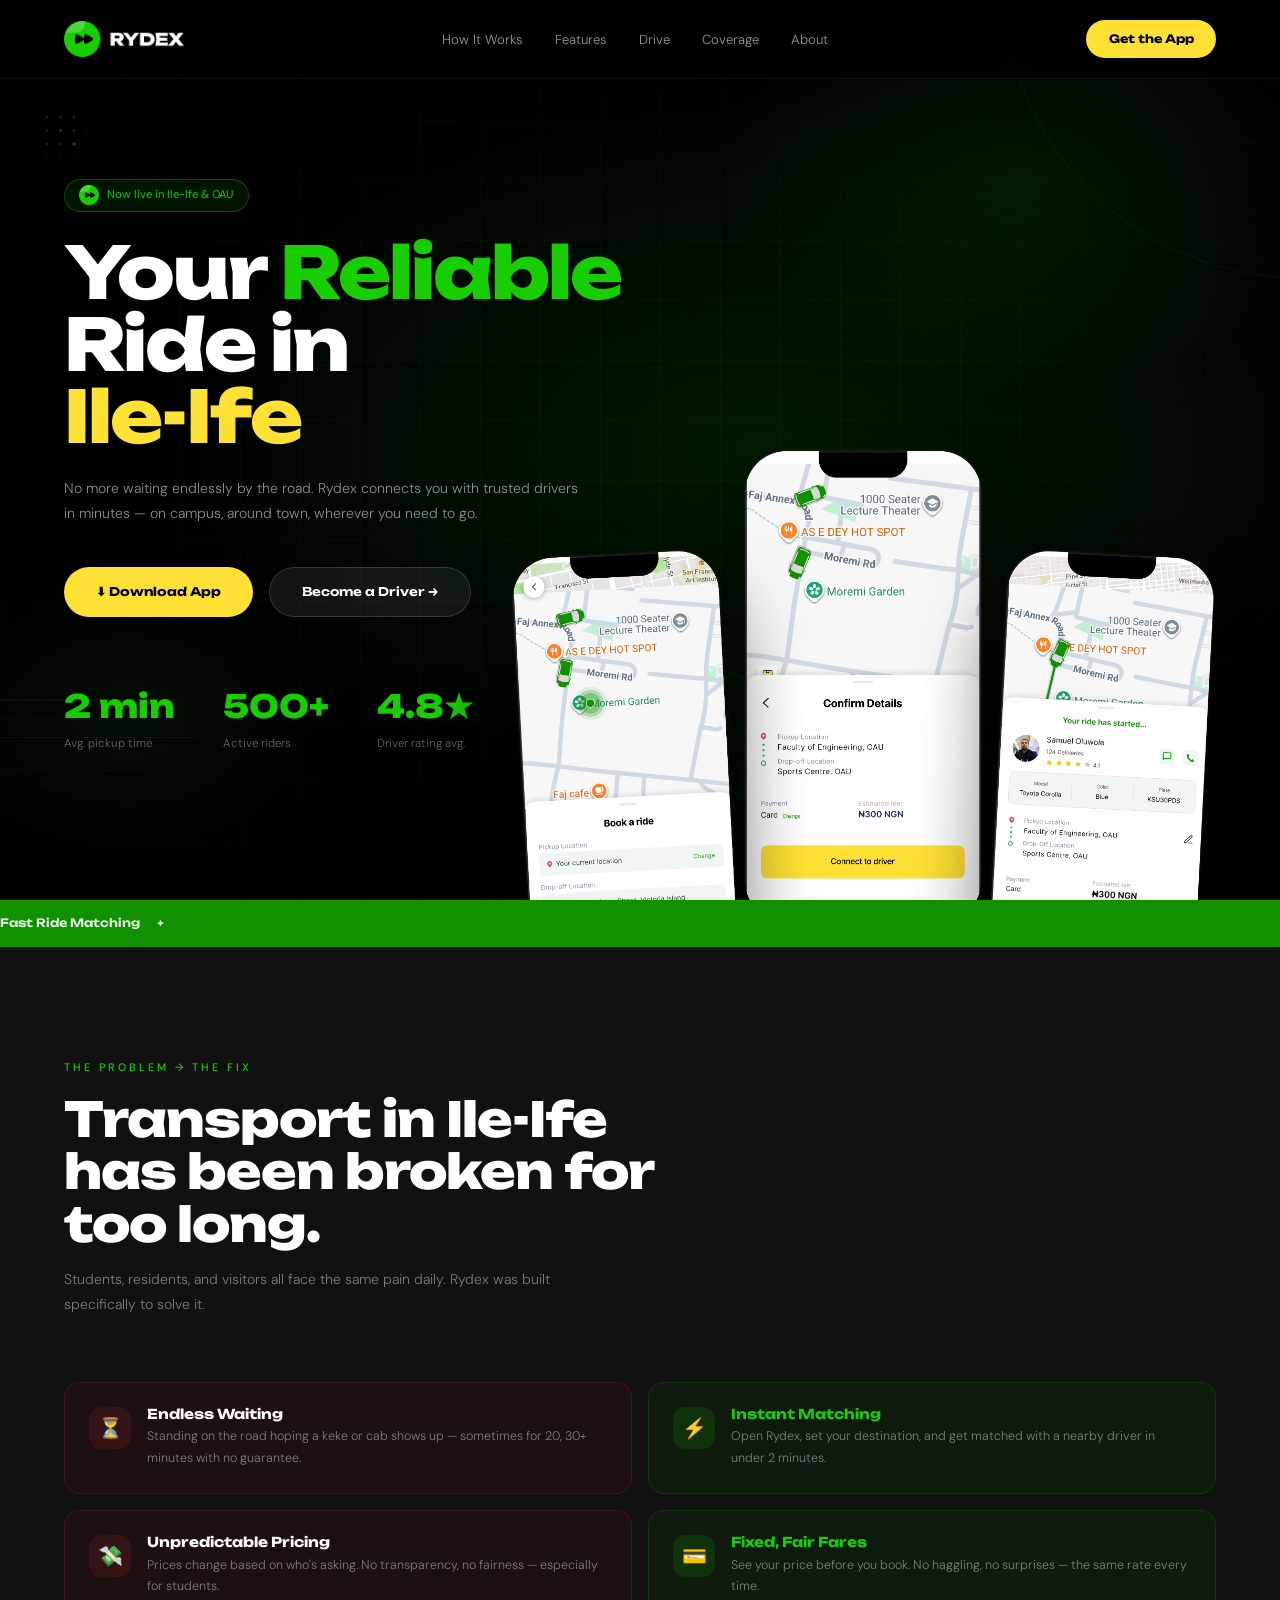
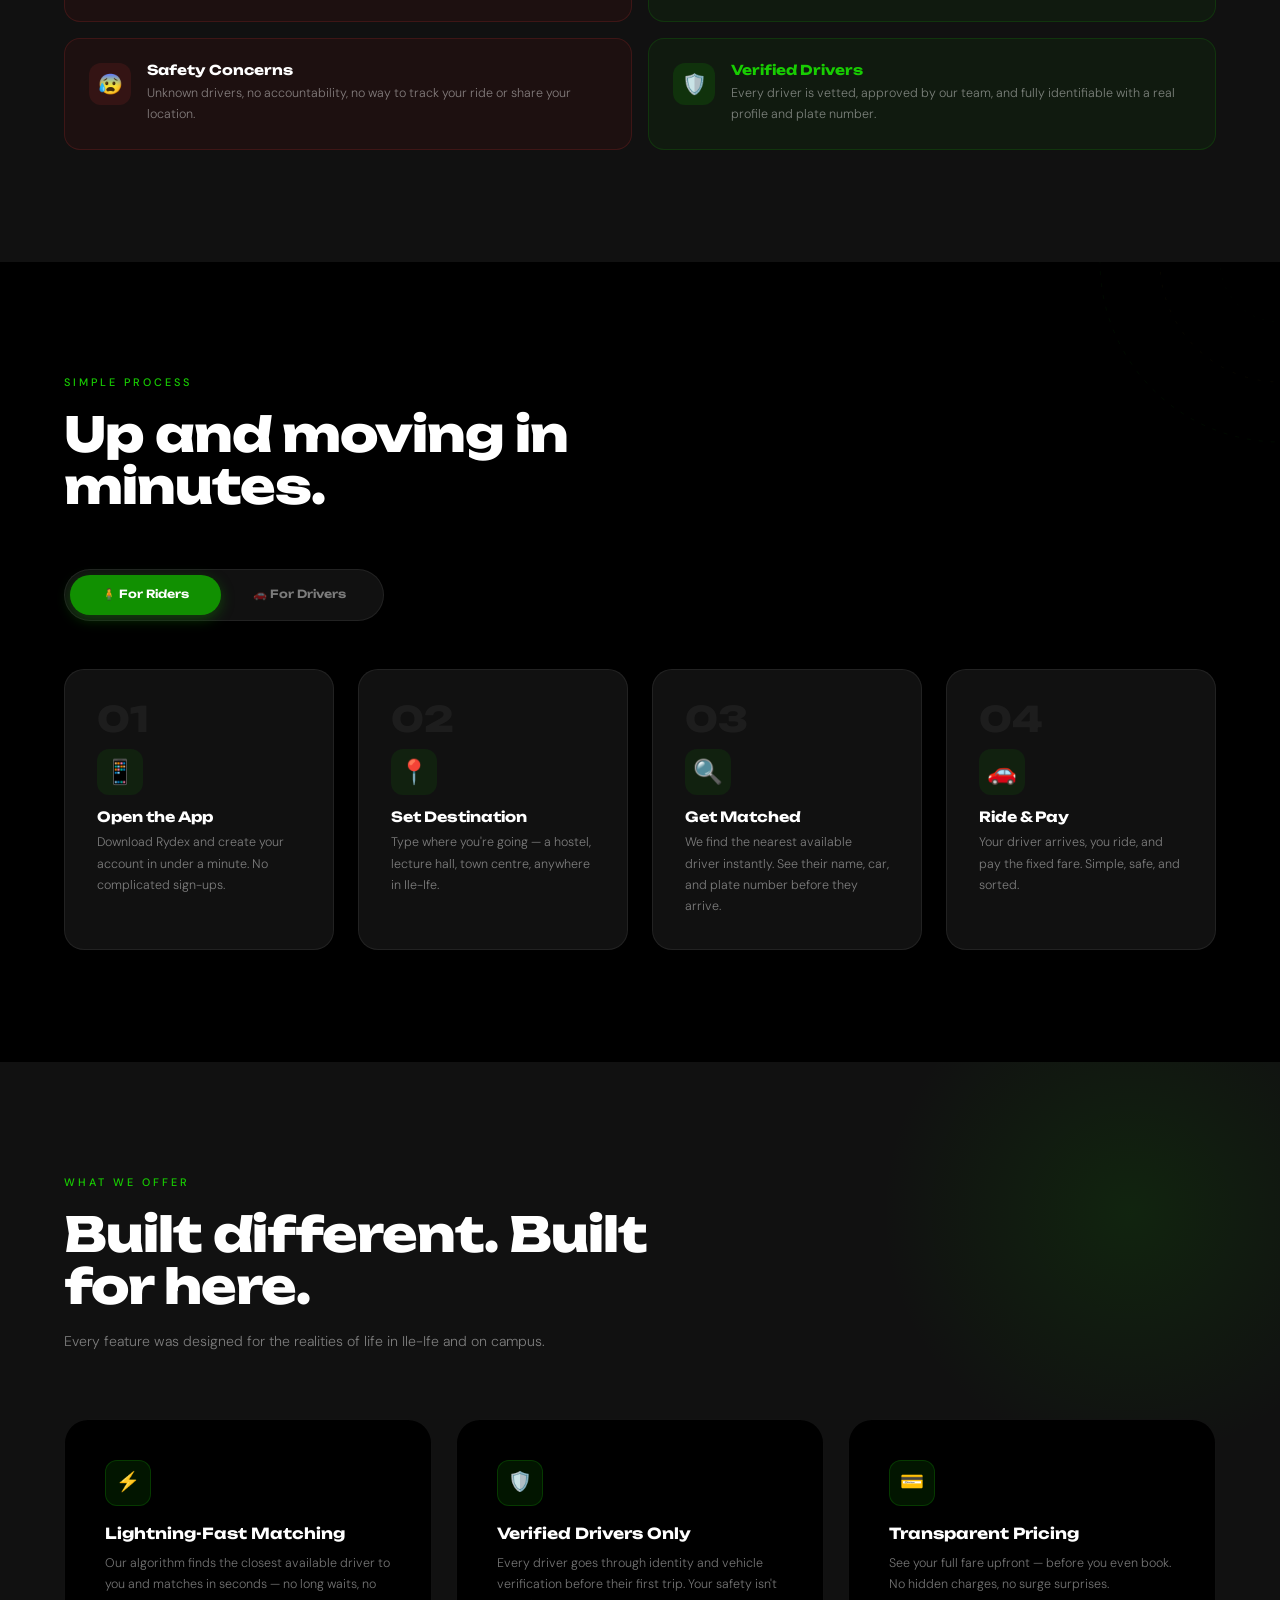
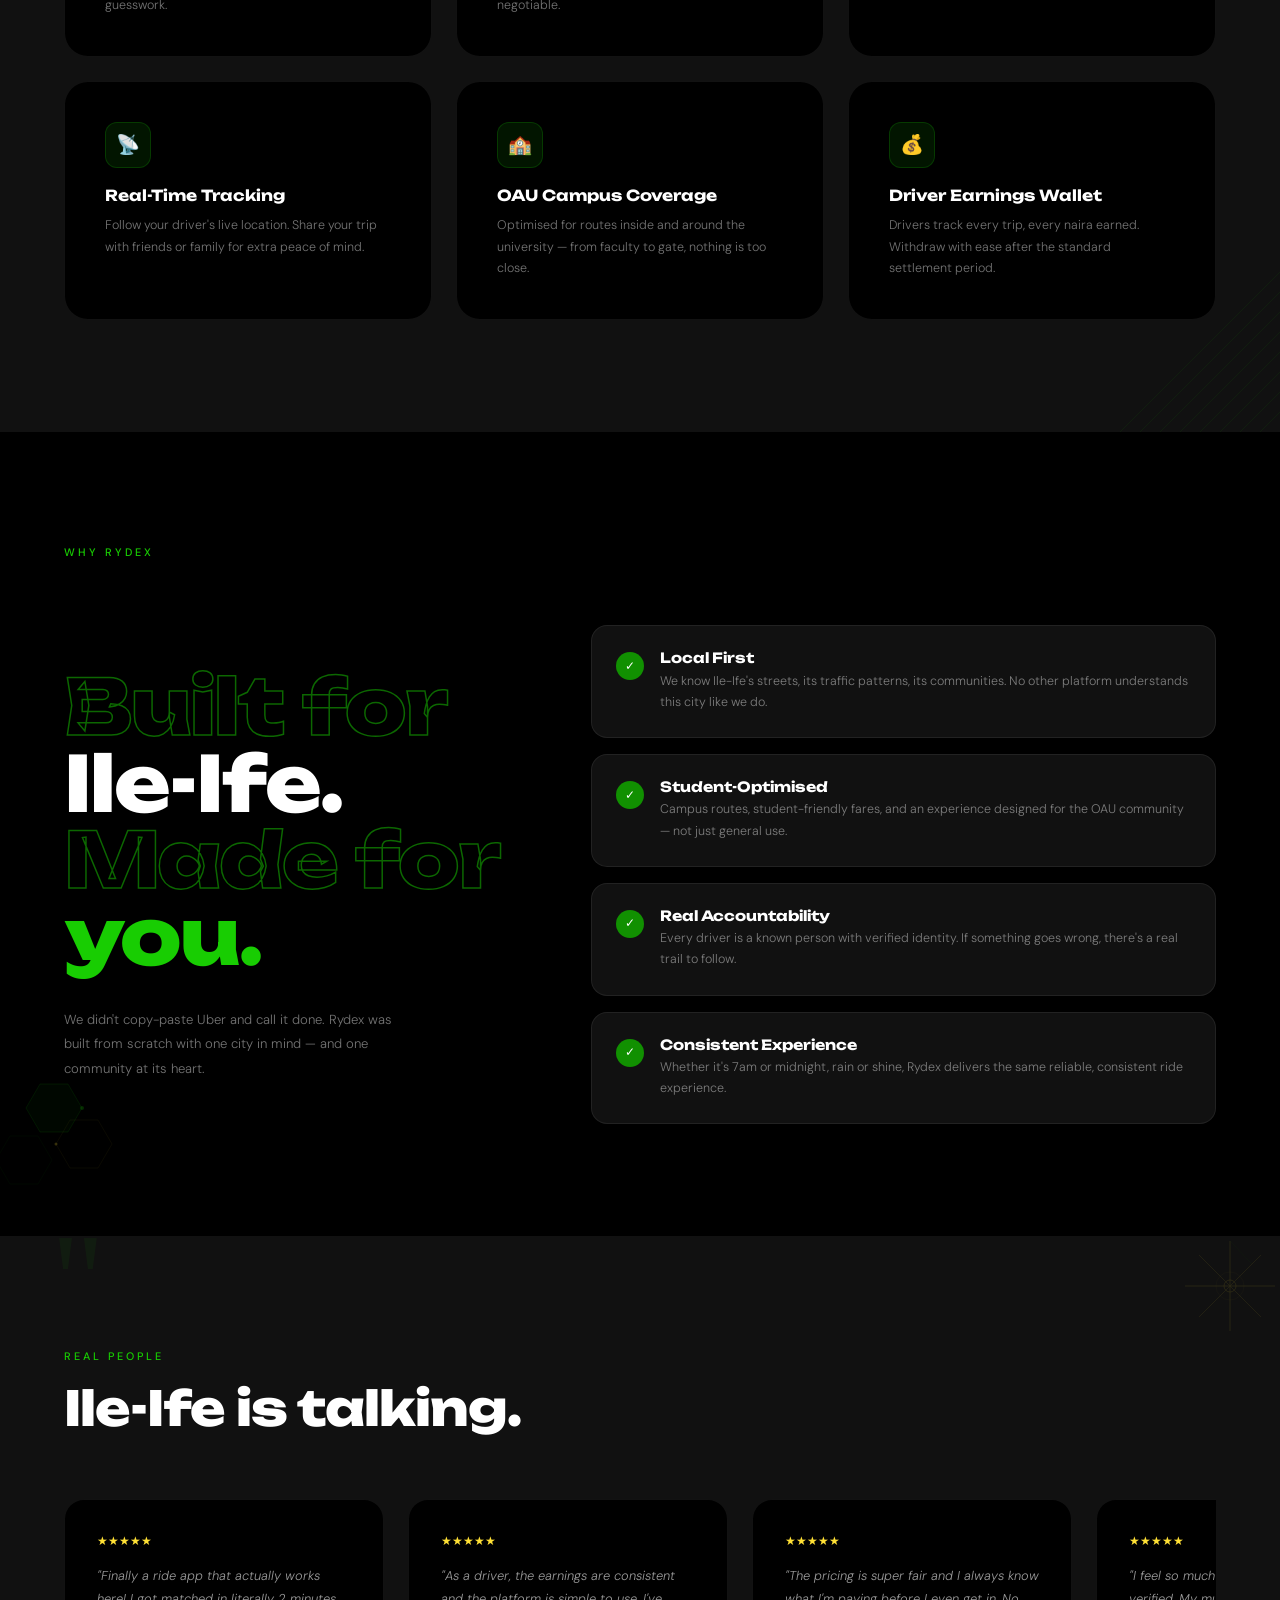
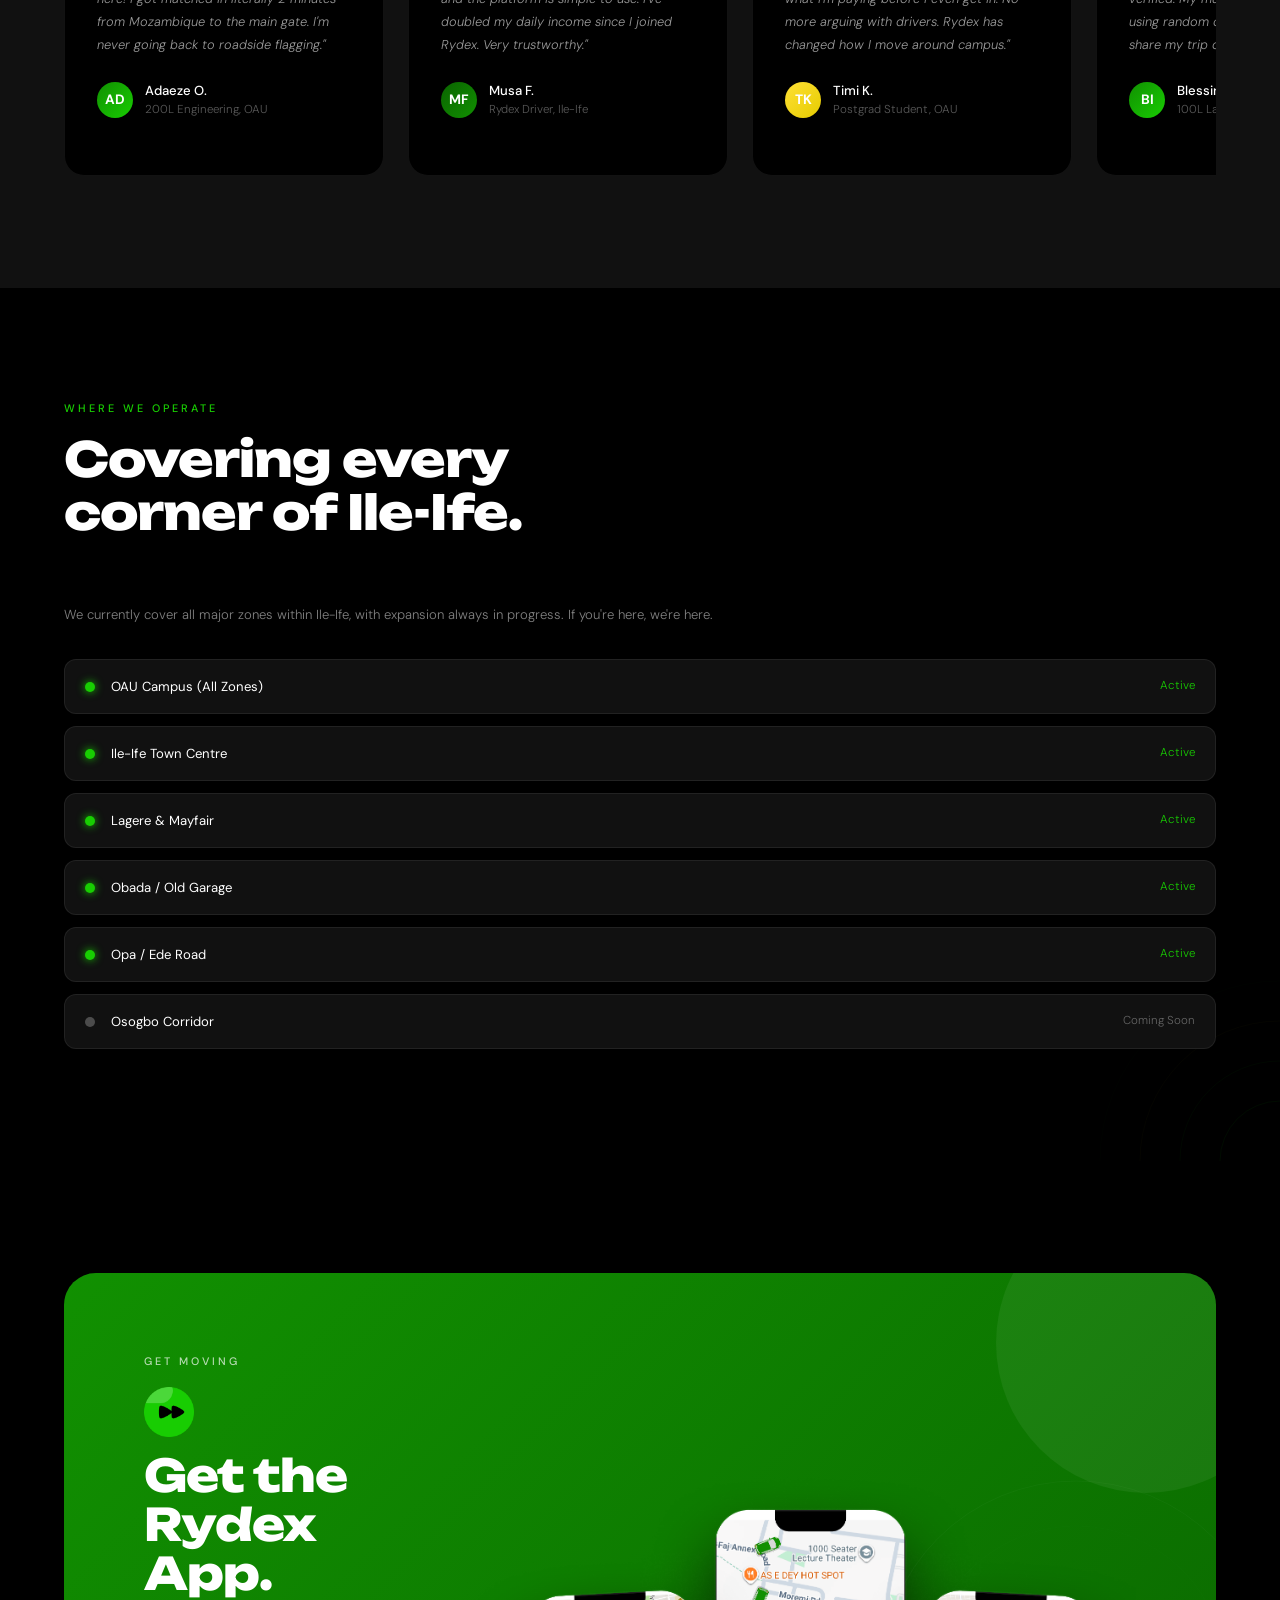
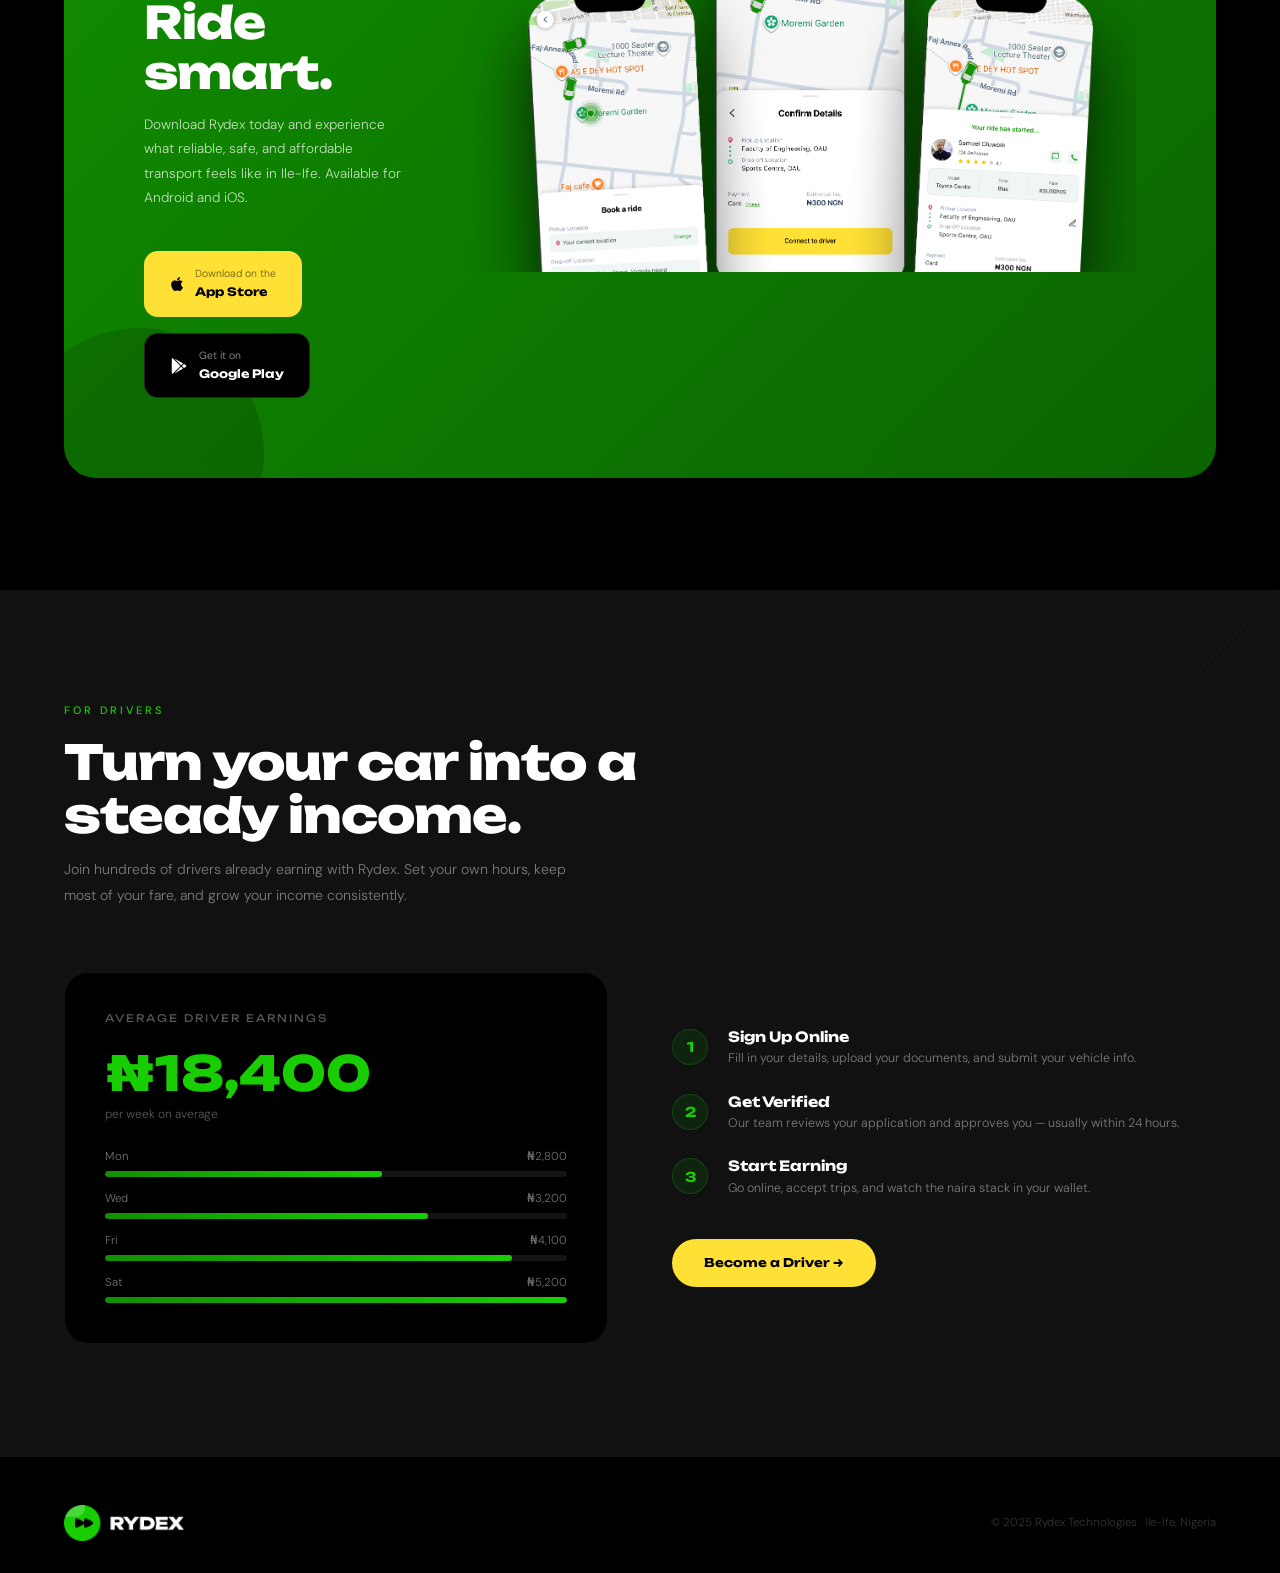
==== index.html @ 15d3fa60 "Add tab switching functionality, scroll reveal effect, and sticky navbar behavior" ====
<!doctype html>
<html lang="en">
  <head>
    <meta charset="UTF-8" />
    <meta name="viewport" content="width=device-width, initial-scale=1.0" />
    <title>Rydex – Your Reliable Ride in Ile-Ife</title>
    <link rel="preconnect" href="https://fonts.googleapis.com" />
    <link rel="preconnect" href="https://fonts.gstatic.com" crossorigin />
    <link
      href="https://fonts.googleapis.com/css2?family=Unbounded:wght@400;600;700;800;900&family=DM+Sans:ital,wght@0,300;0,400;0,500;1,300&display=swap"
      rel="stylesheet"
    />
    <link rel="stylesheet" href="index.css" />
    <link rel="icon" type="image/png" href="./image/Favicon.png" />
    <link
      rel="stylesheet"
      href="https://cdnjs.cloudflare.com/ajax/libs/font-awesome/6.5.0/css/all.min.css"
    />
  </head>
  <body>
    <!-- NAV -->

    <nav id="navbar">
      <a href="#" class="nav-logo">
        <img src="./image/logo.png" class="logo" alt="" />
      </a>
      <ul class="nav-links">
        <li><a href="#how">How It Works</a></li>
        <li><a href="#features">Features</a></li>
        <li><a href="#driver">Drive</a></li>
        <li><a href="#coverage">Coverage</a></li>
        <li><a href="about.html">About</a></li>
      </ul>
      <a href="#download" class="nav-cta">Get the App</a>
    </nav>

    <!-- HERO -->
    <section class="hero" id="home">
      <div class="hero-bg"></div>
      <div class="hero-grid-overlay"></div>

      <!-- ═══ HERO SVG DECORATIVES ═══ -->

      <!-- Top-right corner arc ornament -->
      <svg
        class="deco deco-arc-tr"
        viewBox="0 0 320 320"
        fill="none"
        xmlns="http://www.w3.org/2000/svg"
      >
        <circle
          cx="320"
          cy="0"
          r="280"
          stroke="#18CD02"
          stroke-width="0.8"
          opacity="0.12"
        />
        <circle
          cx="320"
          cy="0"
          r="220"
          stroke="#18CD02"
          stroke-width="0.5"
          opacity="0.08"
        />
        <circle
          cx="320"
          cy="0"
          r="160"
          stroke="#FFE035"
          stroke-width="0.5"
          opacity="0.07"
        />
        <circle
          cx="320"
          cy="0"
          r="100"
          stroke="#18CD02"
          stroke-width="0.4"
          opacity="0.1"
        />
      </svg>

      <!-- Bottom-left speed lines -->
      <svg
        class="deco deco-speed-bl"
        viewBox="0 0 200 120"
        fill="none"
        xmlns="http://www.w3.org/2000/svg"
      >
        <line
          x1="0"
          y1="20"
          x2="160"
          y2="20"
          stroke="#18CD02"
          stroke-width="0.8"
          opacity="0.18"
        />
        <line
          x1="0"
          y1="38"
          x2="120"
          y2="38"
          stroke="#18CD02"
          stroke-width="0.5"
          opacity="0.12"
        />
        <line
          x1="0"
          y1="54"
          x2="180"
          y2="54"
          stroke="#FFE035"
          stroke-width="0.6"
          opacity="0.1"
        />
        <line
          x1="0"
          y1="70"
          x2="90"
          y2="70"
          stroke="#18CD02"
          stroke-width="0.4"
          opacity="0.08"
        />
        <line
          x1="0"
          y1="84"
          x2="140"
          y2="84"
          stroke="#18CD02"
          stroke-width="0.5"
          opacity="0.1"
        />
        <line
          x1="0"
          y1="98"
          x2="70"
          y2="98"
          stroke="#FFE035"
          stroke-width="0.4"
          opacity="0.07"
        />
      </svg>

      <!-- Floating dotted grid cluster top-left -->
      <svg
        class="deco deco-dots-tl"
        viewBox="0 0 100 100"
        fill="none"
        xmlns="http://www.w3.org/2000/svg"
      >
        <g opacity="0.25">
          <circle cx="10" cy="10" r="1.5" fill="#18CD02" />
          <circle cx="25" cy="10" r="1.5" fill="#18CD02" />
          <circle cx="40" cy="10" r="1.5" fill="#18CD02" />
          <circle cx="55" cy="10" r="1" fill="#18CD02" opacity="0.5" />
          <circle cx="10" cy="25" r="1.5" fill="#18CD02" />
          <circle cx="25" cy="25" r="1.5" fill="#FFE035" />
          <circle cx="40" cy="25" r="1.5" fill="#18CD02" />
          <circle cx="55" cy="25" r="1" fill="#18CD02" opacity="0.5" />
          <circle cx="10" cy="40" r="1.5" fill="#18CD02" />
          <circle cx="25" cy="40" r="1.5" fill="#18CD02" />
          <circle cx="40" cy="40" r="2" fill="#FFE035" />
          <circle cx="55" cy="40" r="1" fill="#18CD02" opacity="0.5" />
          <circle cx="10" cy="55" r="1" fill="#18CD02" opacity="0.5" />
          <circle cx="25" cy="55" r="1" fill="#18CD02" opacity="0.5" />
          <circle cx="40" cy="55" r="1" fill="#18CD02" opacity="0.5" />
        </g>
      </svg>

      <!-- Small rotated Rydex pill mark watermark (faint) bottom centre -->
      <svg
        class="deco deco-mark-bc"
        viewBox="0 0 72 72"
        fill="none"
        xmlns="http://www.w3.org/2000/svg"
      >
        <circle
          cx="36"
          cy="36"
          r="35"
          stroke="#18CD02"
          stroke-width="0.8"
          opacity="0.1"
        />
        <circle cx="36" cy="36" r="35" fill="#18CD02" fill-opacity="0.03" />
        <line
          x1="22"
          y1="52"
          x2="30"
          y2="20"
          stroke="#18CD02"
          stroke-width="5"
          stroke-linecap="round"
          opacity="0.08"
        />
        <line
          x1="36"
          y1="52"
          x2="44"
          y2="20"
          stroke="#18CD02"
          stroke-width="5"
          stroke-linecap="round"
          opacity="0.08"
        />
        <line
          x1="50"
          y1="52"
          x2="58"
          y2="20"
          stroke="#18CD02"
          stroke-width="3"
          stroke-linecap="round"
          opacity="0.05"
        />
      </svg>
      <div class="hero-content">
        <div class="hero-badge">
          <img src="./image/Favicon.png" class="favicon-hero" alt="" />
          Now live in Ile-Ife &amp; OAU
        </div>
        <h1>
          Your <span class="green">Reliable</span><br />Ride in<br /><span
            class="yellow-text"
            >Ile-Ife</span
          >
        </h1>
        <p class="hero-sub">
          No more waiting endlessly by the road. Rydex connects you with trusted
          drivers in minutes — on campus, around town, wherever you need to go.
        </p>
        <div class="hero-ctas">
          <a href="#download" class="btn-primary">⬇ Download App</a>
          <a href="#driver" class="btn-secondary">Become a Driver →</a>
        </div>
        <div class="hero-stats">
          <div>
            <div class="hero-stat-num">2 min</div>
            <div class="hero-stat-label">Avg. pickup time</div>
          </div>
          <div>
            <div class="hero-stat-num">500+</div>
            <div class="hero-stat-label">Active riders</div>
          </div>
          <div>
            <div class="hero-stat-num">4.8★</div>
            <div class="hero-stat-label">Driver rating avg.</div>
          </div>
        </div>

        <div class="hero-phone-mobile">
          <img src="./image/heroimage.png" alt="" class="hero-image-mobile" />
        </div>
      </div>

      <!-- App Screenshots -->
      <div class="hero-phone">
        <img src="./image/heroimage.png" alt="" class="hero-image" />
      </div>
    </section>

    <!-- TICKER -->
    <div class="ticker">
      <div class="ticker-inner" id="tickerInner">
        <span class="ticker-item">Fast Ride Matching</span>
        <span class="ticker-item">Trusted & Vetted Drivers</span>
        <span class="ticker-item">Transparent Pricing</span>
        <span class="ticker-item">OAU Campus Coverage</span>
        <span class="ticker-item">Real-Time Tracking</span>
        <span class="ticker-item">Safe & Reliable</span>
        <span class="ticker-item">Available Now in Ile-Ife</span>
        <span class="ticker-item">Fast Ride Matching</span>
        <span class="ticker-item">Trusted & Vetted Drivers</span>
        <span class="ticker-item">Transparent Pricing</span>
        <span class="ticker-item">OAU Campus Coverage</span>
        <span class="ticker-item">Real-Time Tracking</span>
        <span class="ticker-item">Safe & Reliable</span>
        <span class="ticker-item">Available Now in Ile-Ife</span>
      </div>
    </div>

    <!-- PROBLEM & SOLUTION -->
    <section class="problem" id="problem">
      <!-- Section corner ornament -->
      <svg
        class="section-deco section-deco-tr"
        viewBox="0 0 180 180"
        fill="none"
        xmlns="http://www.w3.org/2000/svg"
      >
        <path
          d="M180,0 L180,180 L0,180"
          stroke="rgba(24,205,2,0.06)"
          stroke-width="1"
          fill="rgba(24,205,2,0.02)"
        />
        <circle
          cx="180"
          cy="0"
          r="120"
          stroke="rgba(24,205,2,0.05)"
          stroke-width="0.6"
          fill="none"
        />
        <circle
          cx="180"
          cy="0"
          r="70"
          stroke="rgba(255,224,53,0.05)"
          stroke-width="0.6"
          fill="none"
        />
      </svg>
      <div class="section-label">The Problem → The Fix</div>
      <h2 class="section-title reveal">
        Transport in Ile-Ife has been broken for too long.
      </h2>
      <p class="section-sub reveal">
        Students, residents, and visitors all face the same pain daily. Rydex
        was built specifically to solve it.
      </p>
      <div class="problem-grid" style="margin-top: 4rem">
        <div class="problem-cards reveal">
          <div class="problem-card">
            <div class="problem-icon">⏳</div>
            <div>
              <h4>Endless Waiting</h4>
              <p>
                Standing on the road hoping a keke or cab shows up — sometimes
                for 20, 30+ minutes with no guarantee.
              </p>
            </div>
          </div>
          <div class="problem-card">
            <div class="problem-icon">💸</div>
            <div>
              <h4>Unpredictable Pricing</h4>
              <p>
                Prices change based on who's asking. No transparency, no
                fairness — especially for students.
              </p>
            </div>
          </div>
          <div class="problem-card">
            <div class="problem-icon">😰</div>
            <div>
              <h4>Safety Concerns</h4>
              <p>
                Unknown drivers, no accountability, no way to track your ride or
                share your location.
              </p>
            </div>
          </div>
        </div>

        <div class="solution-cards reveal">
          <div class="solution-card">
            <div class="solution-icon">⚡</div>
            <div>
              <h4>Instant Matching</h4>
              <p>
                Open Rydex, set your destination, and get matched with a nearby
                driver in under 2 minutes.
              </p>
            </div>
          </div>
          <div class="solution-card">
            <div class="solution-icon">💳</div>
            <div>
              <h4>Fixed, Fair Fares</h4>
              <p>
                See your price before you book. No haggling, no surprises — the
                same rate every time.
              </p>
            </div>
          </div>
          <div class="solution-card">
            <div class="solution-icon">🛡️</div>
            <div>
              <h4>Verified Drivers</h4>
              <p>
                Every driver is vetted, approved by our team, and fully
                identifiable with a real profile and plate number.
              </p>
            </div>
          </div>
        </div>
      </div>
    </section>

    <!-- HOW IT WORKS -->
    <section class="howitworks" id="how">
      <!-- Dotted arc ornament top-right -->
      <svg
        class="section-deco section-deco-tr"
        style="width: 220px; height: 220px; opacity: 0.6"
        viewBox="0 0 220 220"
        fill="none"
        xmlns="http://www.w3.org/2000/svg"
      >
        <circle
          cx="220"
          cy="0"
          r="180"
          stroke="#18CD02"
          stroke-width="0.6"
          stroke-dasharray="4 8"
          opacity="0.15"
        />
        <circle
          cx="220"
          cy="0"
          r="120"
          stroke="#FFE035"
          stroke-width="0.5"
          stroke-dasharray="3 10"
          opacity="0.1"
        />
        <circle
          cx="220"
          cy="0"
          r="60"
          stroke="#18CD02"
          stroke-width="0.4"
          stroke-dasharray="2 8"
          opacity="0.12"
        />
      </svg>
      <div class="section-label">Simple Process</div>
      <h2 class="section-title reveal">Up and moving in minutes.</h2>
      <div class="how-tabs">
        <div class="how-tab active" onclick="switchTab('rider', this)">
          🧍 For Riders
        </div>
        <div class="how-tab" onclick="switchTab('driver', this)">
          🚗 For Drivers
        </div>
      </div>

      <div class="how-steps active" id="rider-steps">
        <div class="how-step reveal">
          <div class="step-num">01</div>
          <div class="step-icon">📱</div>
          <h4>Open the App</h4>
          <p>
            Download Rydex and create your account in under a minute. No
            complicated sign-ups.
          </p>
        </div>
        <div class="how-step reveal">
          <div class="step-num">02</div>
          <div class="step-icon">📍</div>
          <h4>Set Destination</h4>
          <p>
            Type where you're going — a hostel, lecture hall, town centre,
            anywhere in Ile-Ife.
          </p>
        </div>
        <div class="how-step reveal">
          <div class="step-num">03</div>
          <div class="step-icon">🔍</div>
          <h4>Get Matched</h4>
          <p>
            We find the nearest available driver instantly. See their name, car,
            and plate number before they arrive.
          </p>
        </div>
        <div class="how-step reveal">
          <div class="step-num">04</div>
          <div class="step-icon">🚗</div>
          <h4>Ride & Pay</h4>
          <p>
            Your driver arrives, you ride, and pay the fixed fare. Simple, safe,
            and sorted.
          </p>
        </div>
      </div>

      <div class="how-steps" id="driver-steps">
        <div class="how-step reveal">
          <div class="step-num">01</div>
          <div class="step-icon">📝</div>
          <h4>Sign Up</h4>
          <p>
            Create your driver account and submit your personal details, vehicle
            info, and documents.
          </p>
        </div>
        <div class="how-step reveal">
          <div class="step-num">02</div>
          <div class="step-icon">✅</div>
          <h4>Get Approved</h4>
          <p>
            Our team reviews your profile. Once verified, you're officially a
            Rydex driver.
          </p>
        </div>
        <div class="how-step reveal">
          <div class="step-num">03</div>
          <div class="step-icon">🟢</div>
          <h4>Go Online</h4>
          <p>
            Tap the switch to go online and start receiving nearby ride requests
            on your phone.
          </p>
        </div>
        <div class="how-step reveal">
          <div class="step-num">04</div>
          <div class="step-icon">💰</div>
          <h4>Earn Money</h4>
          <p>
            Complete trips, track your earnings in your wallet, and withdraw
            whenever you're ready.
          </p>
        </div>
      </div>
    </section>

    <!-- FEATURES -->
    <section class="features" id="features">
      <div class="features-glow"></div>
      <!-- Diagonal hatching deco bottom-right -->
      <svg
        class="section-deco section-deco-br"
        viewBox="0 0 160 160"
        fill="none"
        xmlns="http://www.w3.org/2000/svg"
      >
        <g opacity="0.12" stroke="#18CD02" stroke-width="0.6">
          <line x1="0" y1="160" x2="160" y2="0" />
          <line x1="20" y1="160" x2="160" y2="20" />
          <line x1="40" y1="160" x2="160" y2="40" />
          <line x1="60" y1="160" x2="160" y2="60" />
          <line x1="80" y1="160" x2="160" y2="80" />
          <line x1="100" y1="160" x2="160" y2="100" />
          <line x1="120" y1="160" x2="160" y2="120" />
          <line x1="140" y1="160" x2="160" y2="140" />
        </g>
      </svg>
      <div class="section-label">What We Offer</div>
      <h2 class="section-title reveal">Built different. Built for here.</h2>
      <p class="section-sub reveal">
        Every feature was designed for the realities of life in Ile-Ife and on
        campus.
      </p>
      <div class="features-grid" style="margin-top: 4rem">
        <div class="feature-card reveal">
          <div class="feature-icon-wrap">⚡</div>
          <h3>Lightning-Fast Matching</h3>
          <p>
            Our algorithm finds the closest available driver to you and matches
            in seconds — no long waits, no guesswork.
          </p>
        </div>
        <div class="feature-card reveal">
          <div class="feature-icon-wrap">🛡️</div>
          <h3>Verified Drivers Only</h3>
          <p>
            Every driver goes through identity and vehicle verification before
            their first trip. Your safety isn't negotiable.
          </p>
        </div>
        <div class="feature-card reveal">
          <div class="feature-icon-wrap">💳</div>
          <h3>Transparent Pricing</h3>
          <p>
            See your full fare upfront — before you even book. No hidden
            charges, no surge surprises.
          </p>
        </div>
        <div class="feature-card reveal">
          <div class="feature-icon-wrap">📡</div>
          <h3>Real-Time Tracking</h3>
          <p>
            Follow your driver's live location. Share your trip with friends or
            family for extra peace of mind.
          </p>
        </div>
        <div class="feature-card reveal">
          <div class="feature-icon-wrap">🏫</div>
          <h3>OAU Campus Coverage</h3>
          <p>
            Optimised for routes inside and around the university — from faculty
            to gate, nothing is too close.
          </p>
        </div>
        <div class="feature-card reveal">
          <div class="feature-icon-wrap">💰</div>
          <h3>Driver Earnings Wallet</h3>
          <p>
            Drivers track every trip, every naira earned. Withdraw with ease
            after the standard settlement period.
          </p>
        </div>
      </div>
    </section>

    <!-- WHY RYDEX -->
    <section class="why" id="why">
      <!-- Geometric hex cluster left -->
      <svg
        class="section-deco section-deco-bl"
        viewBox="0 0 140 160"
        fill="none"
        xmlns="http://www.w3.org/2000/svg"
      >
        <polygon
          points="40,8 68,8 82,32 68,56 40,56 26,32"
          stroke="rgba(24,205,2,0.12)"
          stroke-width="0.8"
          fill="rgba(24,205,2,0.03)"
        />
        <polygon
          points="70,44 98,44 112,68 98,92 70,92 56,68"
          stroke="rgba(255,224,53,0.08)"
          stroke-width="0.6"
          fill="none"
        />
        <polygon
          points="10,60 38,60 52,84 38,108 10,108 -4,84"
          stroke="rgba(24,205,2,0.07)"
          stroke-width="0.6"
          fill="none"
        />
        <circle cx="82" cy="32" r="2" fill="#18CD02" opacity="0.2" />
        <circle cx="56" cy="68" r="1.5" fill="#FFE035" opacity="0.2" />
      </svg>
      <div class="section-label">Why Rydex</div>
      <div class="why-grid">
        <div class="reveal">
          <div class="why-big-text">
            <span class="outline-text">Built for</span>
            <span class="filled-text">Ile-Ife.</span>
            <span class="outline-text">Made for</span>
            <span class="filled-text" style="color: var(--green-accent)"
              >you.</span
            >
          </div>
          <p
            style="
              margin-top: 2rem;
              color: rgba(255, 255, 255, 0.45);
              font-size: 0.82rem;
              font-weight: 300;
              line-height: 1.85;
              max-width: 340px;
            "
          >
            We didn't copy-paste Uber and call it done. Rydex was built from
            scratch with one city in mind — and one community at its heart.
          </p>
        </div>
        <div class="why-list reveal">
          <div class="why-item">
            <div class="why-check">✓</div>
            <div>
              <h4>Local First</h4>
              <p>
                We know Ile-Ife's streets, its traffic patterns, its
                communities. No other platform understands this city like we do.
              </p>
            </div>
          </div>
          <div class="why-item">
            <div class="why-check">✓</div>
            <div>
              <h4>Student-Optimised</h4>
              <p>
                Campus routes, student-friendly fares, and an experience
                designed for the OAU community — not just general use.
              </p>
            </div>
          </div>
          <div class="why-item">
            <div class="why-check">✓</div>
            <div>
              <h4>Real Accountability</h4>
              <p>
                Every driver is a known person with verified identity. If
                something goes wrong, there's a real trail to follow.
              </p>
            </div>
          </div>
          <div class="why-item">
            <div class="why-check">✓</div>
            <div>
              <h4>Consistent Experience</h4>
              <p>
                Whether it's 7am or midnight, rain or shine, Rydex delivers the
                same reliable, consistent ride experience.
              </p>
            </div>
          </div>
        </div>
      </div>
    </section>

    <!-- TESTIMONIALS -->
    <section class="testimonials" id="testimonials">
      <!-- Large faint quote mark ornament -->
      <svg
        class="section-deco"
        style="top: -20px; left: 4%; width: 120px; height: 120px; opacity: 0.06"
        viewBox="0 0 100 80"
        fill="none"
        xmlns="http://www.w3.org/2000/svg"
      >
        <text
          x="0"
          y="80"
          font-family="Georgia,serif"
          font-size="110"
          fill="#18CD02"
        >
          "
        </text>
      </svg>
      <!-- Star burst top-right -->
      <svg
        class="section-deco section-deco-tr"
        style="width: 100px; height: 100px; opacity: 0.12"
        viewBox="0 0 100 100"
        fill="none"
        xmlns="http://www.w3.org/2000/svg"
      >
        <line
          x1="50"
          y1="5"
          x2="50"
          y2="95"
          stroke="#FFE035"
          stroke-width="0.8"
        />
        <line
          x1="5"
          y1="50"
          x2="95"
          y2="50"
          stroke="#FFE035"
          stroke-width="0.8"
        />
        <line
          x1="19"
          y1="19"
          x2="81"
          y2="81"
          stroke="#FFE035"
          stroke-width="0.6"
        />
        <line
          x1="81"
          y1="19"
          x2="19"
          y2="81"
          stroke="#FFE035"
          stroke-width="0.6"
        />
        <line
          x1="50"
          y1="5"
          x2="72"
          y2="28"
          stroke="#18CD02"
          stroke-width="0.4"
          opacity="0.6"
        />
        <circle
          cx="50"
          cy="50"
          r="6"
          stroke="#FFE035"
          stroke-width="0.8"
          fill="none"
        />
        <circle
          cx="50"
          cy="50"
          r="14"
          stroke="#FFE035"
          stroke-width="0.4"
          fill="none"
          opacity="0.5"
        />
      </svg>
      <div class="section-label">Real People</div>
      <h2 class="section-title reveal">Ile-Ife is talking.</h2>
      <div class="testi-track-wrap reveal">
        <div class="testi-track">
          <!-- Set 1 -->
          <div class="testi-card">
            <div class="testi-stars">★★★★★</div>
            <p class="testi-text">
              "Finally a ride app that actually works here! I got matched in
              literally 2 minutes from Mozambique to the main gate. I'm never
              going back to roadside flagging."
            </p>
            <div class="testi-author">
              <div
                class="testi-avatar"
                style="background: linear-gradient(135deg, #119001, #18cd02)"
              >
                AD
              </div>
              <div>
                <div class="testi-name">Adaeze O.</div>
                <div class="testi-role">200L Engineering, OAU</div>
              </div>
            </div>
          </div>
          <div class="testi-card">
            <div class="testi-stars">★★★★★</div>
            <p class="testi-text">
              "As a driver, the earnings are consistent and the platform is
              simple to use. I've doubled my daily income since I joined Rydex.
              Very trustworthy."
            </p>
            <div class="testi-author">
              <div
                class="testi-avatar"
                style="background: linear-gradient(135deg, #0a6400, #119001)"
              >
                MF
              </div>
              <div>
                <div class="testi-name">Musa F.</div>
                <div class="testi-role">Rydex Driver, Ile-Ife</div>
              </div>
            </div>
          </div>
          <div class="testi-card">
            <div class="testi-stars">★★★★★</div>
            <p class="testi-text">
              "The pricing is super fair and I always know what I'm paying
              before I even get in. No more arguing with drivers. Rydex has
              changed how I move around campus."
            </p>
            <div class="testi-author">
              <div
                class="testi-avatar"
                style="background: linear-gradient(135deg, #ffe035, #e6cc00)"
              >
                TK
              </div>
              <div>
                <div class="testi-name">Timi K.</div>
                <div class="testi-role">Postgrad Student, OAU</div>
              </div>
            </div>
          </div>
          <div class="testi-card">
            <div class="testi-stars">★★★★★</div>
            <p class="testi-text">
              "I feel so much safer knowing my driver is verified. My mum was
              worried about me using random cabs at night — now I just share my
              trip on Rydex and she's calm."
            </p>
            <div class="testi-author">
              <div
                class="testi-avatar"
                style="background: linear-gradient(135deg, #119001, #18cd02)"
              >
                BI
              </div>
              <div>
                <div class="testi-name">Blessing I.</div>
                <div class="testi-role">100L Law, OAU</div>
              </div>
            </div>
          </div>
          <div class="testi-card">
            <div class="testi-stars">★★★★★</div>
            <p class="testi-text">
              "I started driving with Rydex part-time. The wallet feature is
              clean, I know exactly what I've earned, and the withdrawal is
              smooth. Recommended to all my driver friends."
            </p>
            <div class="testi-author">
              <div
                class="testi-avatar"
                style="background: linear-gradient(135deg, #0a6400, #119001)"
              >
                SO
              </div>
              <div>
                <div class="testi-name">Seun O.</div>
                <div class="testi-role">Rydex Driver, Ile-Ife</div>
              </div>
            </div>
          </div>
          <!-- Set 2 (duplicate for infinite scroll) -->
          <div class="testi-card">
            <div class="testi-stars">★★★★★</div>
            <p class="testi-text">
              "Finally a ride app that actually works here! I got matched in
              literally 2 minutes from Mozambique to the main gate. I'm never
              going back to roadside flagging."
            </p>
            <div class="testi-author">
              <div
                class="testi-avatar"
                style="background: linear-gradient(135deg, #119001, #18cd02)"
              >
                AD
              </div>
              <div>
                <div class="testi-name">Adaeze O.</div>
                <div class="testi-role">200L Engineering, OAU</div>
              </div>
            </div>
          </div>
          <div class="testi-card">
            <div class="testi-stars">★★★★★</div>
            <p class="testi-text">
              "As a driver, the earnings are consistent and the platform is
              simple to use. I've doubled my daily income since I joined Rydex.
              Very trustworthy."
            </p>
            <div class="testi-author">
              <div
                class="testi-avatar"
                style="background: linear-gradient(135deg, #0a6400, #119001)"
              >
                MF
              </div>
              <div>
                <div class="testi-name">Musa F.</div>
                <div class="testi-role">Rydex Driver, Ile-Ife</div>
              </div>
            </div>
          </div>
          <div class="testi-card">
            <div class="testi-stars">★★★★★</div>
            <p class="testi-text">
              "The pricing is super fair and I always know what I'm paying
              before I even get in. No more arguing with drivers. Rydex has
              changed how I move around campus."
            </p>
            <div class="testi-author">
              <div
                class="testi-avatar"
                style="background: linear-gradient(135deg, #ffe035, #e6cc00)"
              >
                TK
              </div>
              <div>
                <div class="testi-name">Timi K.</div>
                <div class="testi-role">Postgrad Student, OAU</div>
              </div>
            </div>
          </div>
          <div class="testi-card">
            <div class="testi-stars">★★★★★</div>
            <p class="testi-text">
              "I feel so much safer knowing my driver is verified. My mum was
              worried about me using random cabs at night — now I just share my
              trip on Rydex and she's calm."
            </p>
            <div class="testi-author">
              <div
                class="testi-avatar"
                style="background: linear-gradient(135deg, #119001, #18cd02)"
              >
                BI
              </div>
              <div>
                <div class="testi-name">Blessing I.</div>
                <div class="testi-role">100L Law, OAU</div>
              </div>
            </div>
          </div>
          <div class="testi-card">
            <div class="testi-stars">★★★★★</div>
            <p class="testi-text">
              "I started driving with Rydex part-time. The wallet feature is
              clean, I know exactly what I've earned, and the withdrawal is
              smooth. Recommended to all my driver friends."
            </p>
            <div class="testi-author">
              <div
                class="testi-avatar"
                style="background: linear-gradient(135deg, #0a6400, #119001)"
              >
                SO
              </div>
              <div>
                <div class="testi-name">Seun O.</div>
                <div class="testi-role">Rydex Driver, Ile-Ife</div>
              </div>
            </div>
          </div>
        </div>
      </div>
    </section>

    <!-- COVERAGE -->
    <section class="coverage" id="coverage">
      <!-- Concentric circles ornament, bottom-right -->
      <svg
        class="section-deco section-deco-br"
        style="width: 200px; height: 200px"
        viewBox="0 0 200 200"
        fill="none"
        xmlns="http://www.w3.org/2000/svg"
      >
        <circle
          cx="200"
          cy="200"
          r="60"
          stroke="#18CD02"
          stroke-width="0.6"
          opacity="0.1"
        />
        <circle
          cx="200"
          cy="200"
          r="100"
          stroke="#18CD02"
          stroke-width="0.5"
          opacity="0.07"
        />
        <circle
          cx="200"
          cy="200"
          r="140"
          stroke="#FFE035"
          stroke-width="0.4"
          opacity="0.06"
        />
        <circle
          cx="200"
          cy="200"
          r="180"
          stroke="#18CD02"
          stroke-width="0.4"
          opacity="0.04"
        />
      </svg>
      <div class="section-label">Where We Operate</div>
      <h2 class="section-title reveal">Covering every corner of Ile-Ife.</h2>
      <div class="coverage-inner">
        <div class="reveal">
          <p
            style="
              color: rgba(255, 255, 255, 0.5);
              font-size: 0.82rem;
              font-weight: 300;
              line-height: 1.85;
              margin-bottom: 2rem;
            "
          >
            We currently cover all major zones within Ile-Ife, with expansion
            always in progress. If you're here, we're here.
          </p>
          <div class="coverage-zones">
            <div class="coverage-zone">
              <div class="zone-dot active"></div>
              <span class="zone-name">OAU Campus (All Zones)</span
              ><span class="zone-status active-status">Active</span>
            </div>
            <div class="coverage-zone">
              <div class="zone-dot active"></div>
              <span class="zone-name">Ile-Ife Town Centre</span
              ><span class="zone-status active-status">Active</span>
            </div>
            <div class="coverage-zone">
              <div class="zone-dot active"></div>
              <span class="zone-name">Lagere & Mayfair</span
              ><span class="zone-status active-status">Active</span>
            </div>
            <div class="coverage-zone">
              <div class="zone-dot active"></div>
              <span class="zone-name">Obada / Old Garage</span
              ><span class="zone-status active-status">Active</span>
            </div>
            <div class="coverage-zone">
              <div class="zone-dot active"></div>
              <span class="zone-name">Opa / Ede Road</span
              ><span class="zone-status active-status">Active</span>
            </div>
            <div class="coverage-zone">
              <div class="zone-dot soon"></div>
              <span class="zone-name">Osogbo Corridor</span
              ><span class="zone-status">Coming Soon</span>
            </div>
          </div>
        </div>
      </div>
    </section>

    <!-- DOWNLOAD -->
    <section class="download" id="download">
      <div class="download-inner">
        <!-- decorative large ring behind download card -->
        <svg
          class="section-deco section-deco-download-ring"
          viewBox="0 0 400 400"
          fill="none"
          xmlns="http://www.w3.org/2000/svg"
        >
          <circle
            cx="200"
            cy="200"
            r="195"
            stroke="rgba(255,255,255,0.06)"
            stroke-width="1"
          />
          <circle
            cx="200"
            cy="200"
            r="150"
            stroke="rgba(255,255,255,0.04)"
            stroke-width="0.6"
          />
          <circle
            cx="200"
            cy="200"
            r="100"
            stroke="rgba(255,255,255,0.03)"
            stroke-width="0.4"
          />
        </svg>
        <div class="download-text">
          <div class="section-label" style="color: rgba(255, 255, 255, 0.7)">
            Get Moving
          </div>
          <div
            style="
              display: flex;
              align-items: center;
              gap: 14px;
              margin-bottom: 1rem;
              flex-wrap: wrap;
            "
          >
            <img src="./image/Favicon.png" class="favicon" alt="" />
            <h2 style="margin: 0">Get the Rydex App. Ride smart.</h2>
          </div>
          <p>
            Download Rydex today and experience what reliable, safe, and
            affordable transport feels like in Ile-Ife. Available for Android
            and iOS.
          </p>
          <div class="download-btns">
            <a href="#" class="store-btn yellow-btn">
              <i class="fa-brands fa-apple"></i>
              <div>
                <div class="store-btn-label">Download on the</div>
                <div class="store-btn-name">App Store</div>
              </div>
            </a>
            <a href="#" class="store-btn">
              <i class="fa-brands fa-google-play"></i>
              <div>
                <div class="store-btn-label">Get it on</div>
                <div class="store-btn-name">Google Play</div>
              </div>
            </a>
          </div>
        </div>
        <div class="hero-phone-cta">
          <img src="./image/heroimage.png" alt="" class="hero-image-cta" />
        </div>
      </div>
    </section>

    <!-- DRIVER CTA -->
    <section class="driver-cta" id="driver">
      <!-- Diagonal speed lines top-right -->
      <svg
        class="section-deco section-deco-tr"
        style="width: 200px; height: 200px; opacity: 0.5"
        viewBox="0 0 200 200"
        fill="none"
        xmlns="http://www.w3.org/2000/svg"
      >
        <g stroke="#18CD02" stroke-linecap="round">
          <line
            x1="200"
            y1="0"
            x2="120"
            y2="80"
            stroke-width="1.2"
            opacity="0.15"
          />
          <line
            x1="200"
            y1="30"
            x2="140"
            y2="90"
            stroke-width="0.8"
            opacity="0.1"
          />
          <line
            x1="200"
            y1="60"
            x2="160"
            y2="100"
            stroke-width="0.6"
            opacity="0.08"
          />
        </g>
        <circle
          cx="200"
          cy="0"
          r="90"
          stroke="#FFE035"
          stroke-width="0.5"
          stroke-dasharray="3 9"
          opacity="0.1"
          fill="none"
        />
        <circle
          cx="200"
          cy="0"
          r="50"
          stroke="#18CD02"
          stroke-width="0.4"
          stroke-dasharray="2 7"
          opacity="0.12"
          fill="none"
        />
      </svg>
      <div class="section-label">For Drivers</div>
      <h2 class="section-title reveal">Turn your car into a steady income.</h2>
      <p class="section-sub reveal">
        Join hundreds of drivers already earning with Rydex. Set your own hours,
        keep most of your fare, and grow your income consistently.
      </p>
      <div class="driver-cta-inner">
        <div class="driver-earnings reveal">
          <h4>AVERAGE DRIVER EARNINGS</h4>
          <div class="earning-amount">₦18,400</div>
          <div class="earning-period">per week on average</div>
          <div class="earning-bar-wrap">
            <div class="earning-bar-row">
              <div class="earning-bar-label">
                <span>Mon</span><span>₦2,800</span>
              </div>
              <div class="earning-bar-bg">
                <div class="earning-bar-fill" style="width: 60%"></div>
              </div>
            </div>
            <div class="earning-bar-row">
              <div class="earning-bar-label">
                <span>Wed</span><span>₦3,200</span>
              </div>
              <div class="earning-bar-bg">
                <div class="earning-bar-fill" style="width: 70%"></div>
              </div>
            </div>
            <div class="earning-bar-row">
              <div class="earning-bar-label">
                <span>Fri</span><span>₦4,100</span>
              </div>
              <div class="earning-bar-bg">
                <div class="earning-bar-fill" style="width: 88%"></div>
              </div>
            </div>
            <div class="earning-bar-row">
              <div class="earning-bar-label">
                <span>Sat</span><span>₦5,200</span>
              </div>
              <div class="earning-bar-bg">
                <div class="earning-bar-fill" style="width: 100%"></div>
              </div>
            </div>
          </div>
        </div>
        <div class="reveal">
          <div class="driver-steps">
            <div class="driver-step">
              <div class="driver-step-num">1</div>
              <div>
                <h4>Sign Up Online</h4>
                <p>
                  Fill in your details, upload your documents, and submit your
                  vehicle info.
                </p>
              </div>
            </div>
            <div class="driver-step">
              <div class="driver-step-num">2</div>
              <div>
                <h4>Get Verified</h4>
                <p>
                  Our team reviews your application and approves you — usually
                  within 24 hours.
                </p>
              </div>
            </div>
            <div class="driver-step">
              <div class="driver-step-num">3</div>
              <div>
                <h4>Start Earning</h4>
                <p>
                  Go online, accept trips, and watch the naira stack in your
                  wallet.
                </p>
              </div>
            </div>
          </div>
          <a
            href="#"
            class="btn-primary"
            style="margin-top: 2.5rem; display: inline-flex"
            >Become a Driver →</a
          >
        </div>
      </div>
    </section>

    <!-- FOOTER -->
    <!-- <footer style="position: relative; overflow: hidden">
      <svg
        style="
          position: absolute;
          bottom: -60px;
          right: -60px;
          width: 280px;
          height: 280px;
          pointer-events: none;
          z-index: 0;
          opacity: 0.5;
        "
        viewBox="0 0 280 280"
        fill="none"
        xmlns="http://www.w3.org/2000/svg"
      >
        <circle
          cx="280"
          cy="280"
          r="200"
          stroke="#18CD02"
          stroke-width="0.5"
          opacity="0.08"
        />
        <circle
          cx="280"
          cy="280"
          r="140"
          stroke="#FFE035"
          stroke-width="0.4"
          opacity="0.05"
        />
        <circle
          cx="280"
          cy="280"
          r="80"
          stroke="#18CD02"
          stroke-width="0.4"
          opacity="0.07"
        />
      </svg>
      <div class="footer-grid">
        <div class="footer-brand">
          <div class="footer-logo">
            <div class="footer-logo-pill">
              <div class="footer-logo-slashes">
                <span></span><span></span><span></span>
              </div>
            </div>
            <span class="footer-logo-wordmark">RYDEX</span>
          </div>
          <p>
            Reliable rides for Ile-Ife. Built for students, residents, and
            everyone in between. Available across OAU and the city.
          </p>
          <div class="footer-social">
            <a class="social-icon" href="#">𝕏</a>
            <a class="social-icon" href="#">in</a>
            <a class="social-icon" href="#">ig</a>
            <a class="social-icon" href="#">wa</a>
          </div>
        </div>
        <div class="footer-col">
          <h4>Product</h4>
          <ul class="footer-links">
            <li><a href="#">How It Works</a></li>
            <li><a href="#">Features</a></li>
            <li><a href="#">Pricing</a></li>
            <li><a href="#">Safety</a></li>
          </ul>
        </div>
        <div class="footer-col">
          <h4>Drivers</h4>
          <ul class="footer-links">
            <li><a href="#">Become a Driver</a></li>
            <li><a href="#">Earnings</a></li>
            <li><a href="#">Driver App</a></li>
            <li><a href="#">Support</a></li>
          </ul>
        </div>
        <div class="footer-col">
          <h4>Company</h4>
          <ul class="footer-links">
            <li><a href="#">About Rydex</a></li>
            <li><a href="#">Coverage</a></li>
            <li><a href="#">Contact</a></li>
            <li><a href="#">Privacy Policy</a></li>
          </ul>
        </div>
      </div>
      <div class="footer-bottom">
        <p>
          © 2025 Rydex Technologies. All rights reserved. Ile-Ife, Osun State,
          Nigeria.
        </p>
        <p style="color: rgba(255, 255, 255, 0.2)">
          © 2025 Rydex Technologies · Ile-Ife, Osun State, Nigeria · Built with
          ❤️
        </p>
      </div>
    </footer> -->

    <footer>
      <a href="rydex.html" class="footer-logo-wrap">
        <img src="./image/logo.png" class="logo" alt="" />
      </a>

      <p class="footer-copy">© 2025 Rydex Technologies · Ile-Ife, Nigeria</p>
    </footer>
    <script src="index.js"></script>
  </body>
</html>
<!doctype html>
---- index.css ----
:root {
  --green: #119001;
  --green-accent: #18cd02;
  --yellow: #ffe035;
  --black: #000000;
  --white: #ffffff;
  --gray-100: #f5f5f5;
  --gray-200: #e0e0e0;
  --gray-700: #444;
  --gray-800: #1a1a1a;
  --gray-900: #0d0d0d;
  --surface: #111111;
  --surface2: #161616;
  --border: rgba(255, 255, 255, 0.07);
}

*,
*::before,
*::after {
  box-sizing: border-box;
  margin: 0;
  padding: 0;
}

html {
  scroll-behavior: smooth;
}

body {
  font-family: "DM Sans", sans-serif;
  background: var(--black);
  color: var(--white);
  overflow-x: hidden;
  line-height: 1.6;
}

h1,
h2,
h3,
h4,
h5 {
  font-family: "Unbounded", sans-serif;
  line-height: 1.1;
}

/* ===== NAV ===== */
nav {
  position: fixed;
  top: 0;
  left: 0;
  right: 0;
  z-index: 100;
  display: flex;
  align-items: center;
  justify-content: space-between;
  padding: 1.25rem 5%;
  background: rgba(0, 0, 0, 0.7);
  backdrop-filter: blur(20px);
  border-bottom: 1px solid var(--border);
  transition: background 0.3s;
}
.nav-logo {
  display: flex;
  align-items: center;
  gap: 10px;
  text-decoration: none;
}

.logo {
  width: 120px;
}
.nav-logo-pill {
  width: 36px;
  height: 36px;
  border-radius: 50%;
  background: var(--green-accent);
  display: flex;
  align-items: center;
  justify-content: center;
  flex-shrink: 0;
  position: relative;
  overflow: hidden;
}
.nav-logo-pill::before {
  content: "";
  position: absolute;
  top: -6px;
  left: -6px;
  width: 26px;
  height: 18px;
  background: rgba(255, 255, 255, 0.22);
  border-radius: 50%;
}
.nav-logo-slashes {
  display: flex;
  gap: 3px;
  align-items: flex-end;
  height: 16px;
  position: relative;
  z-index: 1;
}
.nav-logo-slashes span {
  display: block;
  background: #0d0d0d;
  border-radius: 2px;
  width: 4px;
  transform-origin: bottom center;
  transform: skewX(-12deg);
}
.nav-logo-slashes span:nth-child(1) {
  height: 14px;
}
.nav-logo-slashes span:nth-child(2) {
  height: 14px;
}
.nav-logo-slashes span:nth-child(3) {
  height: 10px;
  opacity: 0.45;
  width: 2.5px;
}
.nav-logo-text {
  font-family: "Unbounded", sans-serif;
  font-size: 1.2rem;
  font-weight: 800;
  color: var(--white);
  letter-spacing: -0.5px;
}
.nav-links {
  display: flex;
  gap: 2rem;
  list-style: none;
}
.nav-links a {
  color: rgba(255, 255, 255, 0.6);
  text-decoration: none;
  font-size: 0.82rem;
  font-weight: 300;
  transition: color 0.2s;
}
.nav-links a:hover {
  color: var(--white);
}
.nav-cta {
  background: var(--yellow);
  color: var(--black);
  padding: 0.6rem 1.4rem;
  border-radius: 100px;
  font-family: "Unbounded", sans-serif;
  font-weight: 700;
  font-size: 0.72rem;
  text-decoration: none;
  transition:
    transform 0.2s,
    box-shadow 0.2s;
  white-space: nowrap;
}
.nav-cta:hover {
  transform: translateY(-1px);
  box-shadow: 0 6px 20px rgba(255, 224, 53, 0.35);
}

/* ===== HERO ===== */
.hero {
  min-height: 100vh;
  display: flex;
  flex-direction: column;
  justify-content: center;
  position: relative;
  overflow: hidden;
  padding: 8rem 5% 6rem;
  @media (max-width: 700px) {
    padding-bottom: 0px;
  }
}
.hero-bg {
  position: absolute;
  inset: 0;
  z-index: 0;
  background:
    radial-gradient(
      ellipse 70% 60% at 60% 50%,
      rgba(17, 144, 1, 0.18) 0%,
      transparent 70%
    ),
    radial-gradient(
      ellipse 40% 40% at 80% 20%,
      rgba(24, 205, 2, 0.1) 0%,
      transparent 60%
    ),
    radial-gradient(
      ellipse 30% 30% at 10% 80%,
      rgba(17, 144, 1, 0.08) 0%,
      transparent 60%
    ),
    var(--black);
}
.hero-grid-overlay {
  position: absolute;
  inset: 0;
  z-index: 0;
  background-image:
    linear-gradient(rgba(255, 255, 255, 0.025) 1px, transparent 1px),
    linear-gradient(90deg, rgba(255, 255, 255, 0.025) 1px, transparent 1px);
  background-size: 60px 60px;
  mask-image: radial-gradient(
    ellipse 80% 80% at 50% 50%,
    black 30%,
    transparent 80%
  );
}
.hero-content {
  position: relative;
  z-index: 1;
  max-width: 700px;
}
.hero-badge {
  display: inline-flex;
  align-items: center;
  gap: 0.5rem;
  background: rgba(17, 144, 1, 0.15);
  border: 1px solid rgba(24, 205, 2, 0.3);
  padding: 0.35rem 0.9rem;
  border-radius: 100px;
  font-size: 0.7rem;
  font-weight: 400;
  color: var(--green-accent);
  margin-bottom: 1.5rem;
  animation: fadeUp 0.6s ease both;
}
.hero-badge::before {
  display: none;
}
.hero-logo-mark {
  display: flex;
  align-items: center;
}
@keyframes pulse {
  0%,
  100% {
    opacity: 1;
    transform: scale(1);
  }
  50% {
    opacity: 0.4;
    transform: scale(1.4);
  }
}
.hero h1 {
  font-size: clamp(3rem, 7vw, 4.5rem);
  font-weight: 800;
  letter-spacing: -2px;
  line-height: 1;
  animation: fadeUp 0.7s 0.1s ease both;
}
.hero h1 .green {
  color: var(--green-accent);
}
.hero h1 .yellow-text {
  color: var(--yellow);
}
.hero h1 .outline {
  -webkit-text-stroke: 1.5px rgba(255, 255, 255, 0.3);
  color: transparent;
}
.hero-sub {
  margin-top: 1.5rem;
  font-size: 0.88rem;
  font-weight: 300;
  color: rgba(255, 255, 255, 0.55);
  max-width: 520px;
  line-height: 1.8;
  animation: fadeUp 0.7s 0.2s ease both;
}
.hero-ctas {
  display: flex;
  gap: 1rem;
  margin-top: 2.5rem;
  flex-wrap: wrap;
  animation: fadeUp 0.7s 0.3s ease both;
}
.btn-primary {
  display: inline-flex;
  align-items: center;
  gap: 0.5rem;
  background: var(--yellow);
  color: var(--black);
  padding: 0.9rem 2rem;
  border-radius: 100px;
  font-family: "Unbounded", sans-serif;
  font-weight: 700;
  font-size: 0.75rem;
  text-decoration: none;
  transition:
    transform 0.2s,
    box-shadow 0.2s;
}
.btn-primary:hover {
  transform: translateY(-2px);
  box-shadow: 0 10px 30px rgba(255, 224, 53, 0.4);
}
.btn-secondary {
  display: inline-flex;
  align-items: center;
  gap: 0.5rem;
  background: rgba(255, 255, 255, 0.07);
  color: var(--white);
  border: 1px solid rgba(255, 255, 255, 0.15);
  padding: 0.9rem 2rem;
  border-radius: 100px;
  font-family: "Unbounded", sans-serif;
  font-weight: 600;
  font-size: 0.75rem;
  text-decoration: none;
  transition:
    background 0.2s,
    border-color 0.2s;
}
.btn-secondary:hover {
  background: rgba(255, 255, 255, 0.12);
  border-color: rgba(255, 255, 255, 0.3);
}

.hero-stats {
  display: flex;
  gap: 3rem;
  margin-top: 4rem;
  flex-wrap: wrap;
  animation: fadeUp 0.7s 0.4s ease both;
}
.hero-stat-num {
  font-family: "Unbounded", sans-serif;
  font-size: 2rem;
  font-weight: 800;
  color: var(--green-accent);
}
.hero-stat-label {
  font-size: 0.72rem;
  font-weight: 300;
  color: rgba(255, 255, 255, 0.4);
  margin-top: 0.2rem;
}

.hero-image {
  width: 850px;
}

.hero-phone {
  position: absolute;
  right: 1%;
  bottom: 0;
  top: 30%;
  transform: translateY(-50%);
  z-index: 1;
  display: flex;
  align-items: flex-end;
  gap: 12px;
  animation: fadeUp 0.8s 0.3s ease both;
}

/* ── Screenshot phone frames ── */
.screenshot-frame {
  border-radius: 28px;
  border: 1.5px solid rgba(255, 255, 255, 0.12);
  background: var(--surface);
  overflow: hidden;
  position: relative;
  box-shadow:
    0 32px 64px rgba(0, 0, 0, 0.7),
    0 0 0 1px rgba(255, 255, 255, 0.04);
  flex-shrink: 0;
}
/* main (centre) frame — tallest */
.screenshot-frame.main {
  width: 160px;
  height: 320px;
  transform: translateY(30px);
}
/* side frames — shorter, offset */
.screenshot-frame.side {
  width: 140px;
  height: 280px;
}
.screenshot-frame.side-left {
  transform: translateY(60px) rotate(-3deg);
}
.screenshot-frame.side-right {
  transform: translateY(60px) rotate(3deg);
}

/* Notch bar inside each frame */
.screenshot-frame::before {
  content: "";
  position: absolute;
  top: 0;
  left: 50%;
  transform: translateX(-50%);
  width: 60px;
  height: 18px;
  background: #000;
  border-radius: 0 0 12px 12px;
  z-index: 2;
}

/* The img or placeholder fill */
.screenshot-img {
  width: 100%;
  height: 100%;
  object-fit: cover;
  display: block;
}
/* Placeholder shown when no image is set */
.screenshot-placeholder {
  width: 100%;
  height: 100%;
  display: flex;
  flex-direction: column;
  align-items: center;
  justify-content: center;
  gap: 10px;
  border: 2px dashed rgba(255, 255, 255, 0.1);
  border-radius: 27px;
}
.screenshot-placeholder-icon {
  width: 40px;
  height: 40px;
  border-radius: 50%;
  background: rgba(24, 205, 2, 0.08);
  border: 1px dashed rgba(24, 205, 2, 0.25);
  display: flex;
  align-items: center;
  justify-content: center;
  font-size: 1rem;
}
.screenshot-placeholder p {
  font-size: 0.62rem;
  font-weight: 300;
  color: rgba(255, 255, 255, 0.2);
  text-align: center;
  line-height: 1.5;
  padding: 0 12px;
}
.screenshot-label {
  position: absolute;
  bottom: 12px;
  left: 50%;
  transform: translateX(-50%);
  font-size: 0.55rem;
  font-weight: 500;
  letter-spacing: 1.5px;
  color: rgba(24, 205, 2, 0.4);
  text-transform: uppercase;
  white-space: nowrap;
  z-index: 3;
}

@keyframes fadeUp {
  from {
    opacity: 0;
    transform: translateY(24px);
  }
  to {
    opacity: 1;
    transform: translateY(0);
  }
}

/* ===== TRUST TICKER ===== */
.ticker {
  background: var(--green);
  padding: 0.9rem 0;
  overflow: hidden;
  position: relative;
  width: 100%;
}
.ticker-inner {
  display: flex;
  gap: 4rem;
  white-space: nowrap;
  animation: ticker 20s linear infinite;
  width: 100%;
}
@keyframes ticker {
  from {
    transform: translateX(0);
  }
  to {
    transform: translateX(-50%);
  }
}
.ticker-item {
  font-family: "Unbounded", sans-serif;
  font-size: 0.72rem;
  font-weight: 600;
  color: rgba(255, 255, 255, 0.9);
  flex-shrink: 0;
  display: flex;
  align-items: center;
  gap: 1rem;
  width: 100%;
}
.ticker-item::after {
  content: "✦";
  font-size: 0.6rem;
}

/* ===== SECTIONS COMMON ===== */
section {
  padding: 7rem 5%;
  position: relative;
}
.section-label {
  font-size: 0.68rem;
  font-weight: 500;
  letter-spacing: 3px;
  color: var(--green-accent);
  text-transform: uppercase;
  margin-bottom: 1rem;
}
.section-title {
  font-size: clamp(2rem, 4vw, 3rem);
  font-weight: 800;
  letter-spacing: -1px;
  max-width: 600px;
}
.section-sub {
  color: rgba(255, 255, 255, 0.45);
  font-size: 0.88rem;
  max-width: 520px;
  margin-top: 1rem;
  line-height: 1.8;
  font-weight: 300;
}

/* ===== PROBLEM SECTION ===== */
.problem {
  background: var(--surface);
}
.problem-grid {
  display: grid;
  grid-template-columns: 1fr 1fr;
  gap: 1rem;
  align-items: center;
  margin-top: 4rem;
}
.problem-cards {
  display: flex;
  flex-direction: column;
  gap: 1rem;
}
.problem-card {
  background: rgba(255, 0, 0, 0.05);
  border: 1px solid rgba(255, 60, 60, 0.15);
  border-radius: 16px;
  padding: 1.5rem;
  display: flex;
  align-items: flex-start;
  gap: 1rem;
  transition:
    transform 0.2s,
    border-color 0.2s;
}
.problem-card:hover {
  transform: translateX(4px);
  border-color: rgba(255, 60, 60, 0.3);
}
.problem-icon {
  font-size: 1.25rem;
  width: 42px;
  height: 42px;
  background: rgba(255, 60, 60, 0.1);
  border-radius: 12px;
  display: flex;
  align-items: center;
  justify-content: center;
  flex-shrink: 0;
}
.problem-card h4 {
  font-size: 0.85rem;
  margin-bottom: 0.3rem;
}
.problem-card p {
  font-size: 0.78rem;
  font-weight: 300;
  color: rgba(255, 255, 255, 0.45);
  line-height: 1.7;
}

.solution-cards {
  display: flex;
  flex-direction: column;
  gap: 1rem;
}
.solution-card {
  background: rgba(17, 144, 1, 0.08);
  border: 1px solid rgba(24, 205, 2, 0.15);
  border-radius: 16px;
  padding: 1.5rem;
  display: flex;
  align-items: flex-start;
  gap: 1rem;
  transition:
    transform 0.2s,
    border-color 0.2s;
}
.solution-card:hover {
  transform: translateX(4px);
  border-color: rgba(24, 205, 2, 0.35);
}
.solution-icon {
  font-size: 1.25rem;
  width: 42px;
  height: 42px;
  background: rgba(17, 144, 1, 0.2);
  border-radius: 12px;
  display: flex;
  align-items: center;
  justify-content: center;
  flex-shrink: 0;
}
.solution-card h4 {
  font-size: 0.85rem;
  margin-bottom: 0.3rem;
  color: var(--green-accent);
}
.solution-card p {
  font-size: 0.78rem;
  font-weight: 300;
  color: rgba(255, 255, 255, 0.45);
  line-height: 1.7;
}

.vs-divider {
  display: flex;
  flex-direction: column;
  align-items: center;
  justify-content: center;
  position: relative;
}
.vs-badge {
  width: 56px;
  height: 56px;
  background: var(--surface2);
  border: 2px solid var(--border);
  border-radius: 50%;
  display: flex;
  align-items: center;
  justify-content: center;
  font-family: "Unbounded", sans-serif;
  font-weight: 800;
  font-size: 1rem;
  color: rgba(255, 255, 255, 0.4);
}

/* ===== HOW IT WORKS ===== */
.howitworks {
  background: var(--black);
}
.how-tabs {
  display: flex;
  gap: 0;
  margin-top: 3.5rem;
  margin-bottom: 3rem;
  background: var(--surface);
  border-radius: 100px;
  padding: 0.3rem;
  width: fit-content;
  border: 1px solid var(--border);
}
.how-tab {
  padding: 0.7rem 2rem;
  border-radius: 100px;
  font-family: "Unbounded", sans-serif;
  font-size: 0.7rem;
  font-weight: 600;
  cursor: pointer;
  transition: all 0.2s;
  color: rgba(255, 255, 255, 0.45);
  user-select: none;
}
.how-tab.active {
  background: var(--green);
  color: white;
  box-shadow: 0 4px 14px rgba(17, 144, 1, 0.4);
}
.how-steps {
  display: none;
}
.how-steps.active {
  display: grid;
  grid-template-columns: repeat(auto-fit, minmax(220px, 1fr));
  gap: 1.5rem;
}
.how-step {
  background: var(--surface);
  border: 1px solid var(--border);
  border-radius: 20px;
  padding: 2rem;
  position: relative;
  overflow: hidden;
  transition:
    border-color 0.2s,
    transform 0.2s;
}
.how-step:hover {
  border-color: rgba(24, 205, 2, 0.3);
  transform: translateY(-4px);
}
.how-step::before {
  content: "";
  position: absolute;
  top: 0;
  left: 0;
  right: 0;
  height: 3px;
  background: linear-gradient(90deg, var(--green), var(--green-accent));
  opacity: 0;
  transition: opacity 0.2s;
}
.how-step:hover::before {
  opacity: 1;
}
.step-num {
  font-family: "Unbounded", sans-serif;
  font-size: 2.2rem;
  font-weight: 800;
  color: rgba(255, 255, 255, 0.05);
  line-height: 1;
  margin-bottom: 0.75rem;
}
.step-icon {
  font-size: 1.5rem;
  margin-bottom: 0.85rem;
  display: flex;
  align-items: center;
  justify-content: center;
  width: 46px;
  height: 46px;
  border-radius: 12px;
  background: rgba(17, 144, 1, 0.12);
}
.how-step h4 {
  font-size: 0.88rem;
  margin-bottom: 0.5rem;
}
.how-step p {
  font-size: 0.78rem;
  font-weight: 300;
  color: rgba(255, 255, 255, 0.45);
  line-height: 1.7;
}

/* ===== FEATURES ===== */
.features {
  background: var(--surface);
  position: relative;
  overflow: hidden;
}
.features-glow {
  position: absolute;
  width: 500px;
  height: 500px;
  background: radial-gradient(
    circle,
    rgba(17, 144, 1, 0.15) 0%,
    transparent 70%
  );
  top: -100px;
  right: -100px;
  pointer-events: none;
}
.features-grid {
  display: grid;
  grid-template-columns: repeat(auto-fit, minmax(280px, 1fr));
  gap: 1.5rem;
  margin-top: 4rem;
}
.feature-card {
  background: var(--black);
  border: 1px solid var(--border);
  border-radius: 24px;
  padding: 2.5rem;
  transition: all 0.3s;
  position: relative;
  overflow: hidden;
}
.feature-card:hover {
  border-color: rgba(24, 205, 2, 0.25);
  transform: translateY(-6px);
  box-shadow: 0 20px 40px rgba(0, 0, 0, 0.5);
  background: linear-gradient(
    135deg,
    rgba(17, 144, 1, 0.2),
    rgba(17, 144, 1, 0.05)
  );
  border-color: rgba(24, 205, 2, 0.25);
  grid-row: span 1;
}
.feature-card.featured {
  background: linear-gradient(
    135deg,
    rgba(17, 144, 1, 0.2),
    rgba(17, 144, 1, 0.05)
  );
  border-color: rgba(24, 205, 2, 0.25);
  grid-row: span 1;
}
.feature-icon-wrap {
  width: 46px;
  height: 46px;
  border-radius: 12px;
  background: rgba(17, 144, 1, 0.15);
  border: 1px solid rgba(24, 205, 2, 0.2);
  display: flex;
  align-items: center;
  justify-content: center;
  font-size: 1.2rem;
  margin-bottom: 1.25rem;
  transition: transform 0.2s;
}
.feature-card:hover .feature-icon-wrap {
  transform: scale(1.1);
}
.feature-card h3 {
  font-size: 0.95rem;
  margin-bottom: 0.65rem;
}
.feature-card p {
  font-size: 0.78rem;
  font-weight: 300;
  color: rgba(255, 255, 255, 0.45);
  line-height: 1.7;
}

/* ===== WHY RYDEX ===== */
.why {
  background: var(--black);
}
.why-grid {
  display: grid;
  grid-template-columns: 1fr 1.4fr;
  gap: 5rem;
  align-items: center;
  margin-top: 4rem;
}
.why-big-text {
  font-family: "Unbounded", sans-serif;
  font-size: clamp(3rem, 6vw, 5rem);
  font-weight: 800;
  line-height: 1;
  letter-spacing: -2px;
}
.why-big-text .outline-text {
  -webkit-text-stroke: 1.5px rgba(24, 205, 2, 0.5);
  color: transparent;
  display: block;
}
.why-big-text .filled-text {
  color: var(--white);
  display: block;
}
.why-list {
  display: flex;
  flex-direction: column;
  gap: 1rem;
}
.why-item {
  display: flex;
  gap: 1rem;
  align-items: flex-start;
  padding: 1.5rem;
  border-radius: 16px;
  border: 1px solid var(--border);
  background: var(--surface);
  transition: border-color 0.2s;
}
.why-item:hover {
  border-color: rgba(24, 205, 2, 0.2);
}
.why-check {
  width: 28px;
  height: 28px;
  border-radius: 50%;
  background: var(--green);
  display: flex;
  align-items: center;
  justify-content: center;
  font-size: 0.75rem;
  flex-shrink: 0;
  margin-top: 2px;
}
.why-item h4 {
  font-size: 0.88rem;
  margin-bottom: 0.3rem;
}
.why-item p {
  font-size: 0.78rem;
  font-weight: 300;
  color: rgba(255, 255, 255, 0.45);
  line-height: 1.7;
}

/* ===== TESTIMONIALS ===== */
.testimonials {
  background: var(--surface);
  overflow: hidden;
}
.testi-track-wrap {
  overflow: hidden;
  margin-top: 4rem;
}
.testi-track {
  display: flex;
  gap: 1.5rem;
  animation: scrollTestis 30s linear infinite;
  width: max-content;
}
.testi-track:hover {
  animation-play-state: paused;
}
@keyframes scrollTestis {
  from {
    transform: translateX(0);
  }
  to {
    transform: translateX(-50%);
  }
}
.testi-card {
  background: var(--black);
  border: 1px solid var(--border);
  border-radius: 20px;
  padding: 2rem;
  width: 320px;
  flex-shrink: 0;
  transition: border-color 0.2s;
}
.testi-card:hover {
  border-color: rgba(24, 205, 2, 0.2);
}
.testi-stars {
  color: var(--yellow);
  font-size: 0.75rem;
  margin-bottom: 0.85rem;
}
.testi-text {
  font-size: 0.8rem;
  font-weight: 300;
  color: rgba(255, 255, 255, 0.6);
  line-height: 1.8;
  font-style: italic;
  margin-bottom: 1.5rem;
}
.testi-author {
  display: flex;
  align-items: center;
  gap: 0.75rem;
}
.testi-avatar {
  width: 36px;
  height: 36px;
  border-radius: 50%;
  display: flex;
  align-items: center;
  justify-content: center;
  font-weight: 700;
  font-size: 0.85rem;
  color: white;
}
.testi-name {
  font-size: 0.82rem;
  font-weight: 500;
}
.testi-role {
  font-size: 0.72rem;
  font-weight: 300;
  color: rgba(255, 255, 255, 0.35);
}

/* ===== COVERAGE ===== */
.coverage {
  background: var(--black);
}
.coverage-inner {
  width: 100%;
  margin-top: 4rem;
}
.coverage-map {
  display: none;
}
@keyframes drawIfe {
  from {
    stroke-dashoffset: 1400;
  }
  to {
    stroke-dashoffset: 0;
  }
}
.coverage-zones {
  display: flex;
  flex-direction: column;
  gap: 0.75rem;
  margin-top: 2rem;
}
.coverage-zone {
  display: flex;
  align-items: center;
  gap: 1rem;
  padding: 1rem 1.25rem;
  border-radius: 12px;
  background: var(--surface);
  border: 1px solid var(--border);
}
.zone-dot {
  width: 10px;
  height: 10px;
  border-radius: 50%;
  flex-shrink: 0;
}
.zone-dot.active {
  background: var(--green-accent);
  box-shadow: 0 0 8px var(--green-accent);
}
.zone-dot.soon {
  background: rgba(255, 255, 255, 0.25);
}
.zone-name {
  font-size: 0.82rem;
  font-weight: 400;
}
.zone-status {
  font-size: 0.72rem;
  font-weight: 300;
  color: rgba(255, 255, 255, 0.35);
  margin-left: auto;
}
.zone-status.active-status {
  color: var(--green-accent);
}

/* ===== DOWNLOAD ===== */
.download {
  background: var(--black);
  padding: 7rem 5%;
  display: flex;
  align-items: center;
  justify-content: space-between;
}
.download-inner {
  background: linear-gradient(135deg, var(--green) 0%, #0a6400 100%);
  border-radius: 32px;
  padding: 5rem;
  position: relative;
  overflow: hidden;
  display: flex;
  gap: 3rem;
  align-items: center;
}

@media (max-width: 760px) {
  .download-inner {
    background: linear-gradient(135deg, var(--green) 0%, #0a6400 100%);
    border-radius: 32px;
    padding: 5rem;
    position: relative;
    overflow: hidden;
    gap: 3rem;
    display: grid;
  }
}

.download-inner::before {
  content: "";
  position: absolute;
  top: -80px;
  right: -80px;
  width: 300px;
  height: 300px;
  background: rgba(255, 255, 255, 0.06);
  border-radius: 50%;
}
.download-inner::after {
  content: "";
  position: absolute;
  bottom: -100px;
  left: -50px;
  width: 250px;
  height: 250px;
  background: rgba(0, 0, 0, 0.15);
  border-radius: 50%;
}
.download-text {
  position: relative;
  z-index: 1;
}
.download-text h2 {
  font-size: clamp(2rem, 3.5vw, 2.8rem);
  font-weight: 800;
  letter-spacing: -1px;
  color: white;
  margin-bottom: 1rem;
}
.download-text p {
  color: rgba(255, 255, 255, 0.75);
  font-size: 0.85rem;
  font-weight: 300;
  line-height: 1.8;
}
.download-btns {
  display: flex;
  flex-wrap: wrap;
  gap: 1rem;
  margin-top: 2.5rem;
  position: relative;
  z-index: 1;
}
.store-btn {
  display: flex;
  align-items: center;
  gap: 0.75rem;
  background: var(--black);
  color: var(--white);
  padding: 0.9rem 1.6rem;
  border-radius: 14px;
  text-decoration: none;
  border: 1px solid rgba(255, 255, 255, 0.15);
  transition:
    transform 0.2s,
    box-shadow 0.2s;
}
.store-btn:hover {
  transform: translateY(-2px);
  box-shadow: 0 8px 20px rgba(0, 0, 0, 0.4);
}
.store-btn-icon {
  font-size: 1.5rem;
}
.store-btn-label {
  font-size: 0.65rem;
  font-weight: 300;
  color: rgba(255, 255, 255, 0.6);
}
.store-btn-name {
  font-family: "Unbounded", sans-serif;
  font-size: 0.72rem;
  font-weight: 700;
}
.store-btn.yellow-btn {
  background: var(--yellow);
  color: var(--black);
  border-color: transparent;
}
.store-btn.yellow-btn .store-btn-label {
  color: rgba(0, 0, 0, 0.6);
}

/* ===== DRIVER CTA ===== */
.driver-cta {
  background: var(--surface);
}
.driver-cta-inner {
  display: grid;
  grid-template-columns: 1fr 1fr;
  gap: 4rem;
  align-items: center;
  margin-top: 4rem;
}
.driver-earnings {
  background: var(--black);
  border: 1px solid var(--border);
  border-radius: 24px;
  padding: 2.5rem;
}
.driver-earnings h4 {
  font-size: 0.65rem;
  font-weight: 400;
  letter-spacing: 2px;
  text-transform: uppercase;
  color: rgba(255, 255, 255, 0.35);
  margin-bottom: 1.5rem;
}
.earning-amount {
  font-family: "Unbounded", sans-serif;
  font-size: 3rem;
  font-weight: 800;
  color: var(--green-accent);
  line-height: 1;
}
.earning-period {
  font-size: 0.75rem;
  font-weight: 300;
  color: rgba(255, 255, 255, 0.35);
  margin-top: 0.5rem;
}
.earning-bar-wrap {
  margin-top: 1.5rem;
  display: flex;
  flex-direction: column;
  gap: 0.8rem;
}
.earning-bar-row {
  display: flex;
  flex-direction: column;
  gap: 0.3rem;
}
.earning-bar-label {
  display: flex;
  justify-content: space-between;
  font-size: 0.72rem;
  font-weight: 300;
  color: rgba(255, 255, 255, 0.45);
}
.earning-bar-bg {
  height: 6px;
  background: rgba(255, 255, 255, 0.08);
  border-radius: 100px;
  overflow: hidden;
}
.earning-bar-fill {
  height: 100%;
  background: linear-gradient(90deg, var(--green), var(--green-accent));
  border-radius: 100px;
  animation: fillBar 1.5s ease both;
  transform-origin: left;
}
@keyframes fillBar {
  from {
    width: 0;
  }
}
.driver-steps {
  display: flex;
  flex-direction: column;
  gap: 1.5rem;
}
.driver-step {
  display: flex;
  gap: 1.25rem;
  align-items: flex-start;
}
.driver-step-num {
  width: 36px;
  height: 36px;
  border-radius: 50%;
  background: rgba(17, 144, 1, 0.15);
  border: 1px solid rgba(24, 205, 2, 0.2);
  display: flex;
  align-items: center;
  justify-content: center;
  font-family: "Unbounded", sans-serif;
  font-size: 0.85rem;
  font-weight: 700;
  color: var(--green-accent);
  flex-shrink: 0;
}
.driver-step h4 {
  font-size: 0.88rem;
  margin-bottom: 0.25rem;
}
.driver-step p {
  font-size: 0.78rem;
  font-weight: 300;
  color: rgba(255, 255, 255, 0.45);
  line-height: 1.7;
}

/* ===== FOOTER ===== */
/* footer {
  background: var(--black);
  border-top: 1px solid var(--border);
  padding: 4rem 5% 2rem;
}
.footer-grid {
  display: grid;
  grid-template-columns: 2fr 1fr 1fr 1fr;
  gap: 3rem;
  margin-bottom: 3rem;
  position: relative;
  z-index: 1;
}
.footer-brand .footer-logo {
  display: flex;
  align-items: center;
  gap: 10px;
  margin-bottom: 0.75rem;
}
.footer-brand .footer-logo-pill {
  width: 40px;
  height: 40px;
  border-radius: 50%;
  background: var(--green-accent);
  display: flex;
  align-items: center;
  justify-content: center;
  flex-shrink: 0;
  position: relative;
  overflow: hidden;
}
.footer-brand .footer-logo-pill::before {
  content: "";
  position: absolute;
  top: -7px;
  left: -7px;
  width: 30px;
  height: 20px;
  background: rgba(255, 255, 255, 0.22);
  border-radius: 50%;
}
.footer-brand .footer-logo-slashes {
  display: flex;
  gap: 3.5px;
  align-items: flex-end;
  height: 18px;
  position: relative;
  z-index: 1;
}
.footer-brand .footer-logo-slashes span {
  display: block;
  background: #0d0d0d;
  border-radius: 2px;
  width: 4.5px;
  transform: skewX(-12deg);
  transform-origin: bottom center;
}
.footer-brand .footer-logo-slashes span:nth-child(1) {
  height: 16px;
}
.footer-brand .footer-logo-slashes span:nth-child(2) {
  height: 16px;
}
.footer-brand .footer-logo-slashes span:nth-child(3) {
  height: 11px;
  opacity: 0.45;
  width: 3px;
}
.footer-brand .footer-logo-wordmark {
  font-family: "Unbounded", sans-serif;
  font-size: 1.4rem;
  font-weight: 800;
  color: var(--white);
  letter-spacing: -0.5px;
}
.footer-brand p {
  font-size: 0.78rem;
  font-weight: 300;
  color: rgba(255, 255, 255, 0.4);
  line-height: 1.8;
  max-width: 260px;
}
.footer-social {
  display: flex;
  gap: 0.75rem;
  margin-top: 1.5rem;
}
.social-icon {
  width: 36px;
  height: 36px;
  border-radius: 10px;
  background: var(--surface);
  border: 1px solid var(--border);
  display: flex;
  align-items: center;
  justify-content: center;
  font-size: 0.9rem;
  text-decoration: none;
  color: rgba(255, 255, 255, 0.6);
  transition: all 0.2s;
}
.social-icon:hover {
  background: var(--green);
  border-color: var(--green);
  color: white;
}
.footer-col h4 {
  font-family: "Unbounded", sans-serif;
  font-size: 0.65rem;
  font-weight: 600;
  color: rgba(255, 255, 255, 0.4);
  text-transform: uppercase;
  letter-spacing: 2px;
  margin-bottom: 1rem;
}
.footer-links {
  list-style: none;
  display: flex;
  flex-direction: column;
  gap: 0.6rem;
}
.footer-links a {
  color: rgba(255, 255, 255, 0.45);
  text-decoration: none;
  font-size: 0.78rem;
  font-weight: 300;
  transition: color 0.2s;
}
.footer-links a:hover {
  color: var(--green-accent);
}
.footer-bottom {
  border-top: 1px solid var(--border);
  padding-top: 1.5rem;
  display: flex;
  justify-content: space-between;
  align-items: center;
  flex-wrap: gap;
  position: relative;
  z-index: 1;
}
.footer-bottom p {
  font-size: 0.72rem;
  font-weight: 300;
  color: rgba(255, 255, 255, 0.25);
} */

/* ── FOOTER ── */
footer {
  background: var(--black);
  border-top: 1px solid var(--border);
  padding: 3rem 5% 2rem;
  display: flex;
  align-items: center;
  justify-content: space-between;
  flex-wrap: wrap;
  gap: 1rem;
}
.footer-logo-wrap {
  display: flex;
  align-items: center;
  gap: 10px;
  text-decoration: none;
}
.footer-logo-pill {
  width: 32px;
  height: 32px;
  border-radius: 50%;
  background: var(--green-accent);
  display: flex;
  align-items: center;
  justify-content: center;
  position: relative;
  overflow: hidden;
}
.footer-logo-pill::before {
  content: "";
  position: absolute;
  top: -5px;
  left: -5px;
  width: 22px;
  height: 14px;
  background: rgba(255, 255, 255, 0.22);
  border-radius: 50%;
}
.footer-logo-slashes {
  display: flex;
  gap: 2.5px;
  align-items: flex-end;
  height: 13px;
  position: relative;
  z-index: 1;
}
.footer-logo-slashes span {
  display: block;
  background: #0d0d0d;
  border-radius: 1.5px;
  width: 3.5px;
  transform: skewX(-12deg);
}
.footer-logo-slashes span:nth-child(1) {
  height: 12px;
}
.footer-logo-slashes span:nth-child(2) {
  height: 12px;
}
.footer-logo-slashes span:nth-child(3) {
  height: 8px;
  opacity: 0.45;
  width: 2px;
}
.footer-wordmark {
  font-family: "Unbounded", sans-serif;
  font-size: 1rem;
  font-weight: 800;
  color: var(--white);
  letter-spacing: -0.5px;
}
footer nav {
  display: flex;
  gap: 1.5rem;
}
footer nav a {
  color: rgba(255, 255, 255, 0.35);
  text-decoration: none;
  font-size: 0.78rem;
  font-weight: 300;
  transition: color 0.2s;
}
footer nav a:hover {
  color: var(--green-accent);
}
.footer-copy {
  font-size: 0.72rem;
  font-weight: 300;
  color: rgba(255, 255, 255, 0.2);
}

/* ===== DECORATIVE SVG ELEMENTS ===== */
.deco,
.section-deco {
  position: absolute;
  pointer-events: none;
  z-index: 0;
}
/* Hero decoratives */
.deco-arc-tr {
  top: -20px;
  right: -20px;
  width: clamp(200px, 30vw, 340px);
  height: clamp(200px, 30vw, 340px);
  animation: fadeUp 1.2s ease 0.6s both;
}
.deco-speed-bl {
  bottom: 10%;
  left: 0;
  width: clamp(140px, 18vw, 220px);
  animation: fadeUp 1s ease 0.9s both;
}
.deco-dots-tl {
  top: 12%;
  left: 3%;
  width: 90px;
  height: 90px;
  animation: fadeUp 1s ease 1s both;
}
.deco-mark-bc {
  bottom: 6%;
  left: 48%;
  transform: translateX(-50%);
  width: 180px;
  height: 180px;
  opacity: 0.4;
  animation: fadeUp 1.2s ease 1.1s both;
}
/* Section decoratives */
.section-deco-tr {
  top: 0;
  right: 0;
  width: 180px;
  height: 180px;
  opacity: 0.7;
}
.section-deco-br {
  bottom: 0;
  right: 0;
  width: 160px;
  height: 160px;
}
.section-deco-bl {
  bottom: 0;
  left: 0;
  width: 140px;
  height: 160px;
}
.section-deco-download-ring {
  top: 50%;
  right: -60px;
  transform: translateY(-50%);
  width: 400px;
  height: 400px;
  opacity: 0.5;
}
@media (max-width: 900px) {
  .deco-arc-tr {
    width: 180px;
    height: 180px;
  }
  .deco-speed-bl,
  .deco-dots-tl,
  .deco-mark-bc {
    display: none;
  }
  .section-deco-download-ring {
    display: none;
  }
}
.reveal {
  opacity: 0;
  transform: translateY(30px);
  transition:
    opacity 0.7s ease,
    transform 0.7s ease;
}
.reveal.visible {
  opacity: 1;
  transform: translateY(0);
}

.hero-phone-mobile {
  display: none;
}

.hero-image-cta {
  height: 400px;
}

.favicon {
  width: 50px;
}

.favicon-hero {
  width: 20px;
}

/* ===== RESPONSIVE ===== */
@media (max-width: 900px) {
  .hero-phone {
    display: none;
  }

  .hero-phone-cta {
    display: none;
  }
  .hero-phone-mobile {
    display: flex;
    align-items: center;
    justify-items: center;
    margin-top: 50px;
  }

  .hero-image-mobile {
    width: 100%;
    height: 100%;
  }
  .problem-grid {
    grid-template-columns: 1fr;
    gap: 1rem;
  }
  .vs-divider {
    display: none;
  }
  .why-grid {
    grid-template-columns: 1fr;
  }

  .download-inner {
    grid-template-columns: 1fr;
    padding: 3rem;
  }
  .download-phone {
    display: none;
  }
  .driver-cta-inner {
    grid-template-columns: 1fr;
  }
  .footer-grid {
    grid-template-columns: 1fr 1fr;
  }
  nav .nav-links {
    display: none;
  }
}
@media (max-width: 600px) {
  section {
    padding: 5rem 6%;
  }
  .download-inner {
    padding: 2.5rem 2rem;
  }
  .footer-grid {
    grid-template-columns: 1fr;
  }
  .hero-stats {
    gap: 2rem;
  }
}
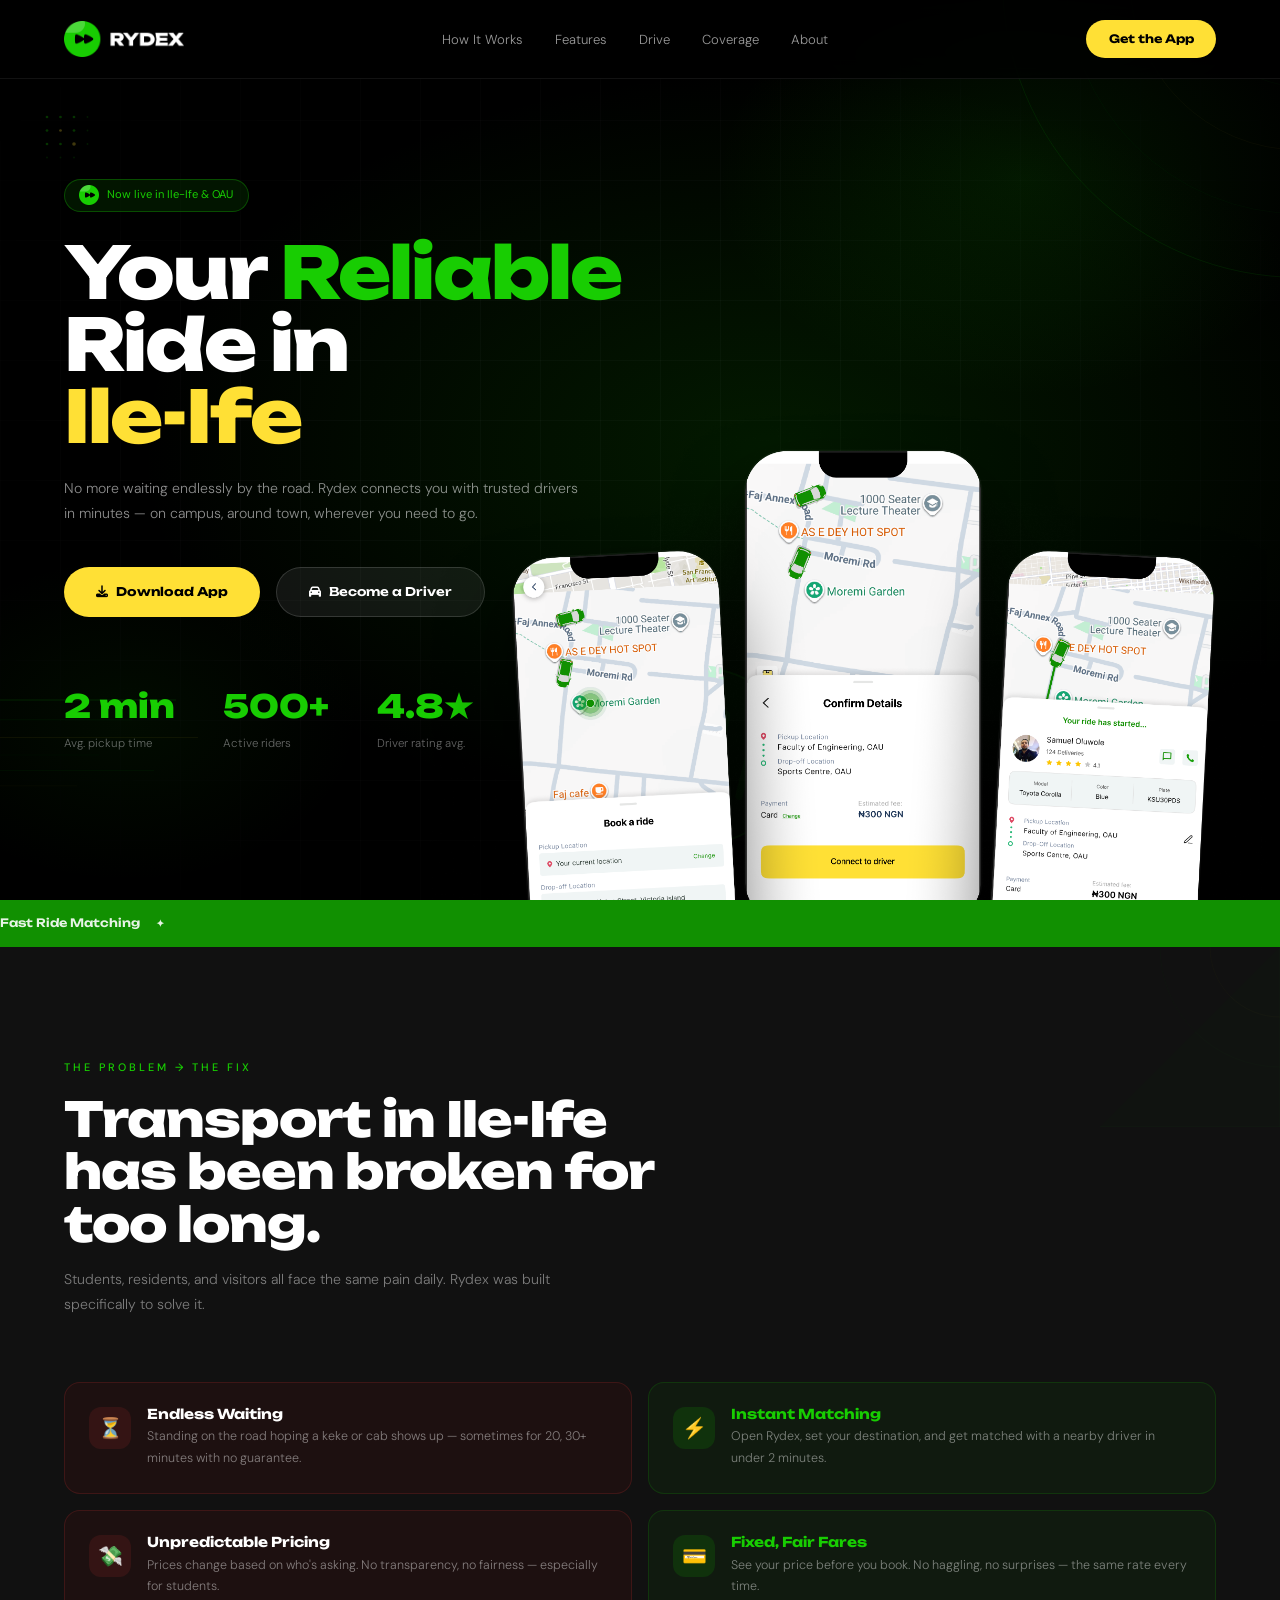
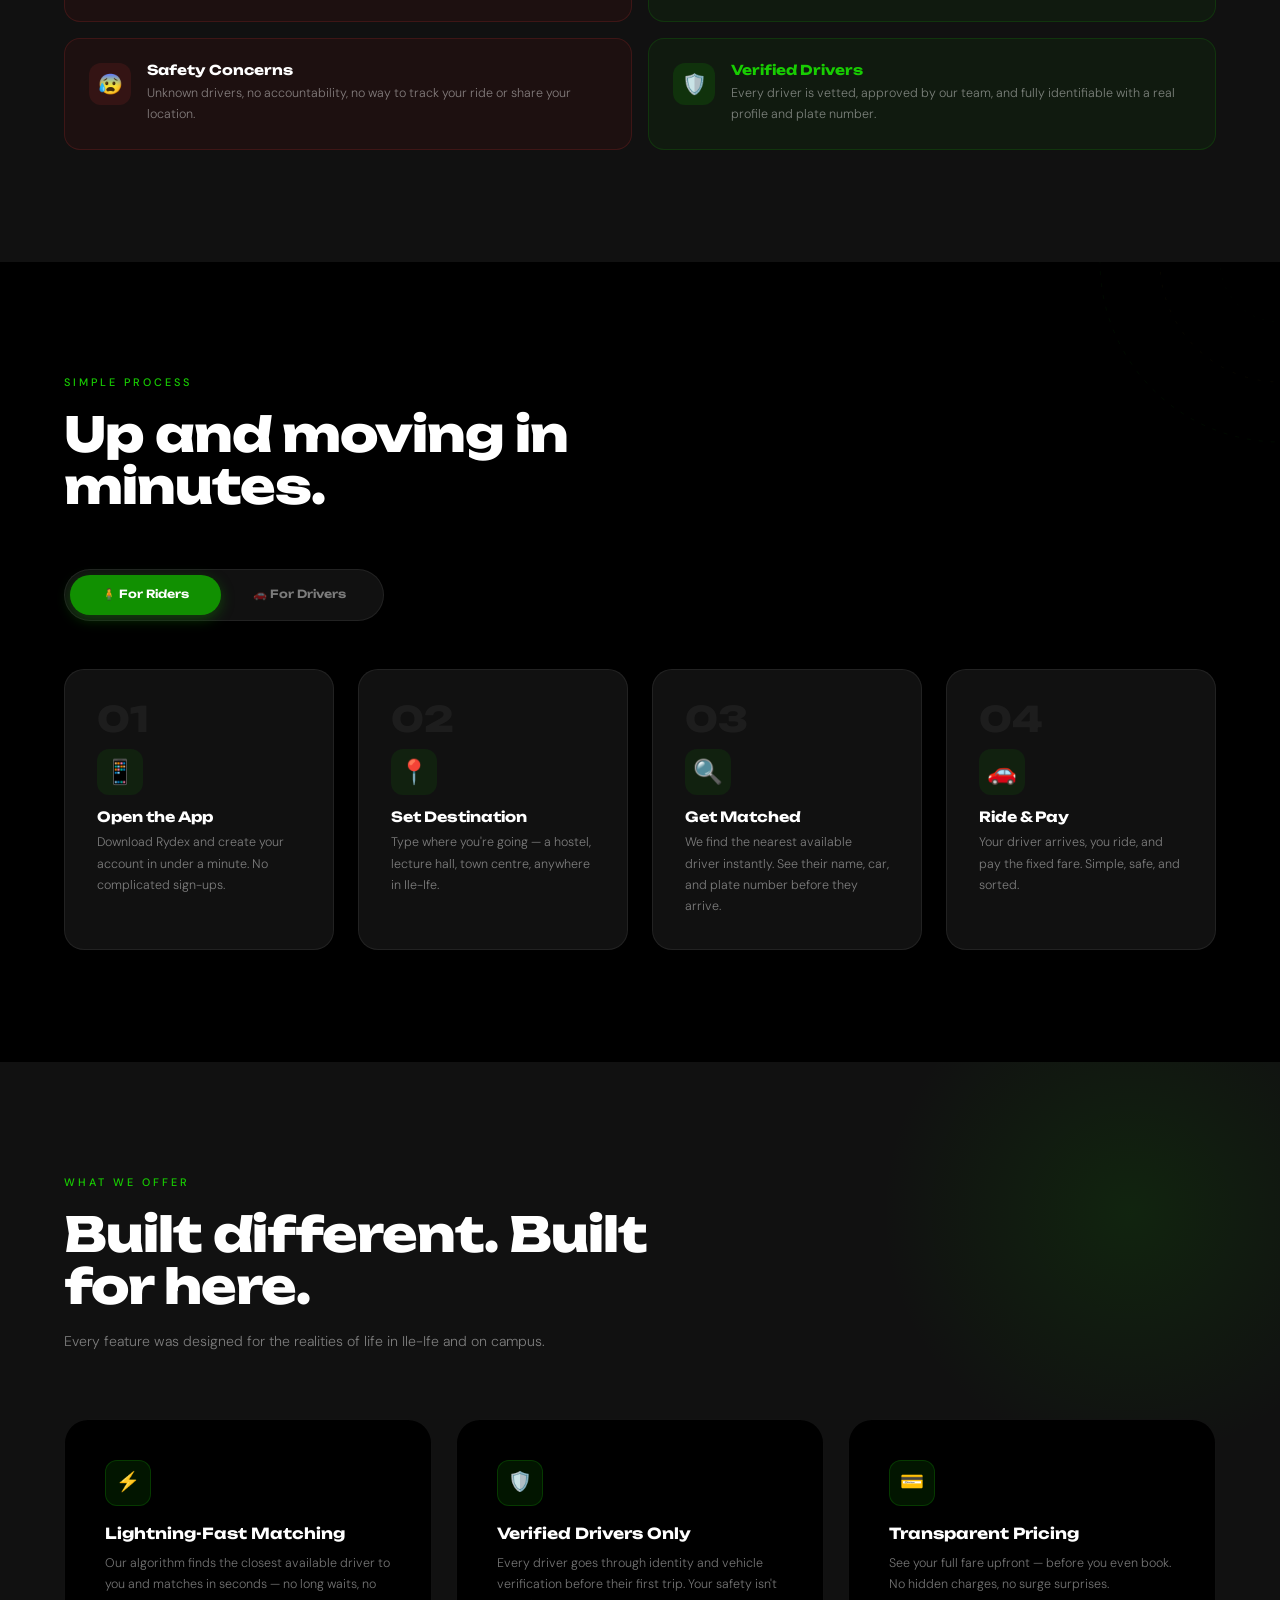
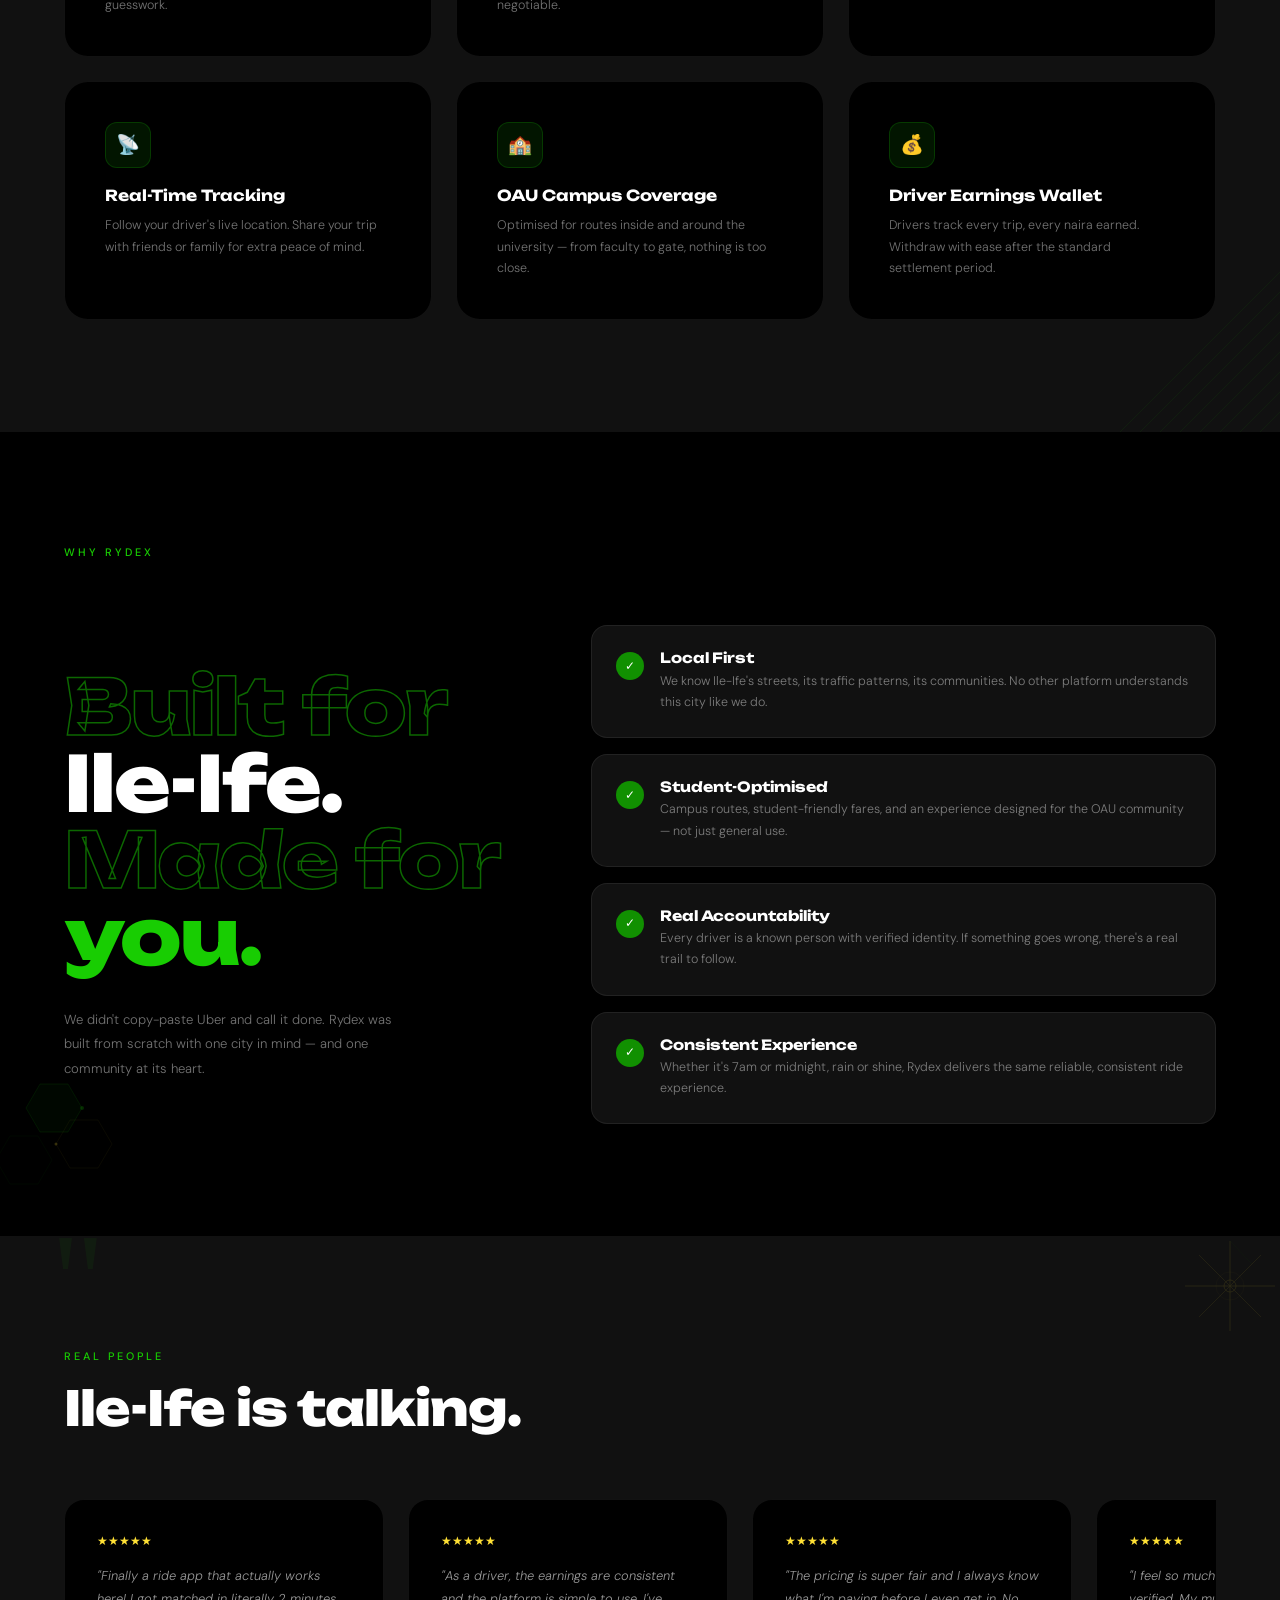
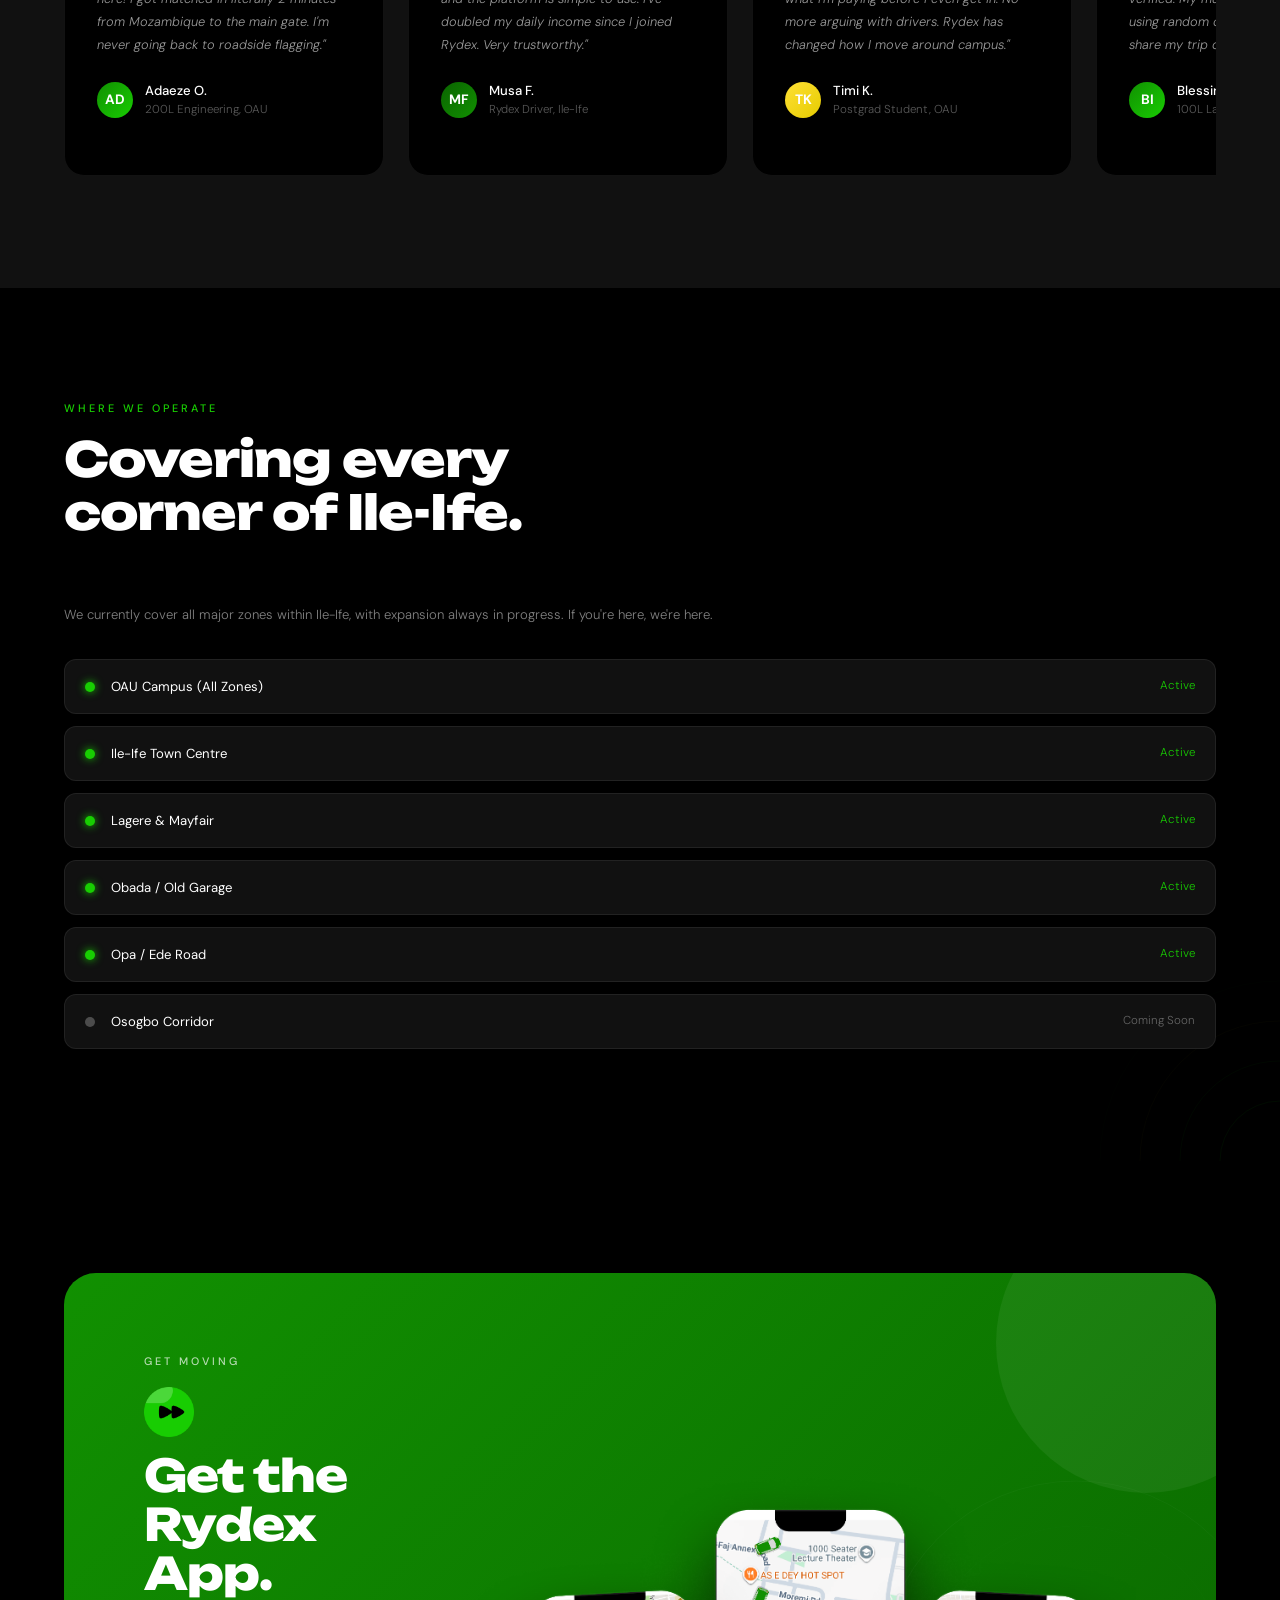
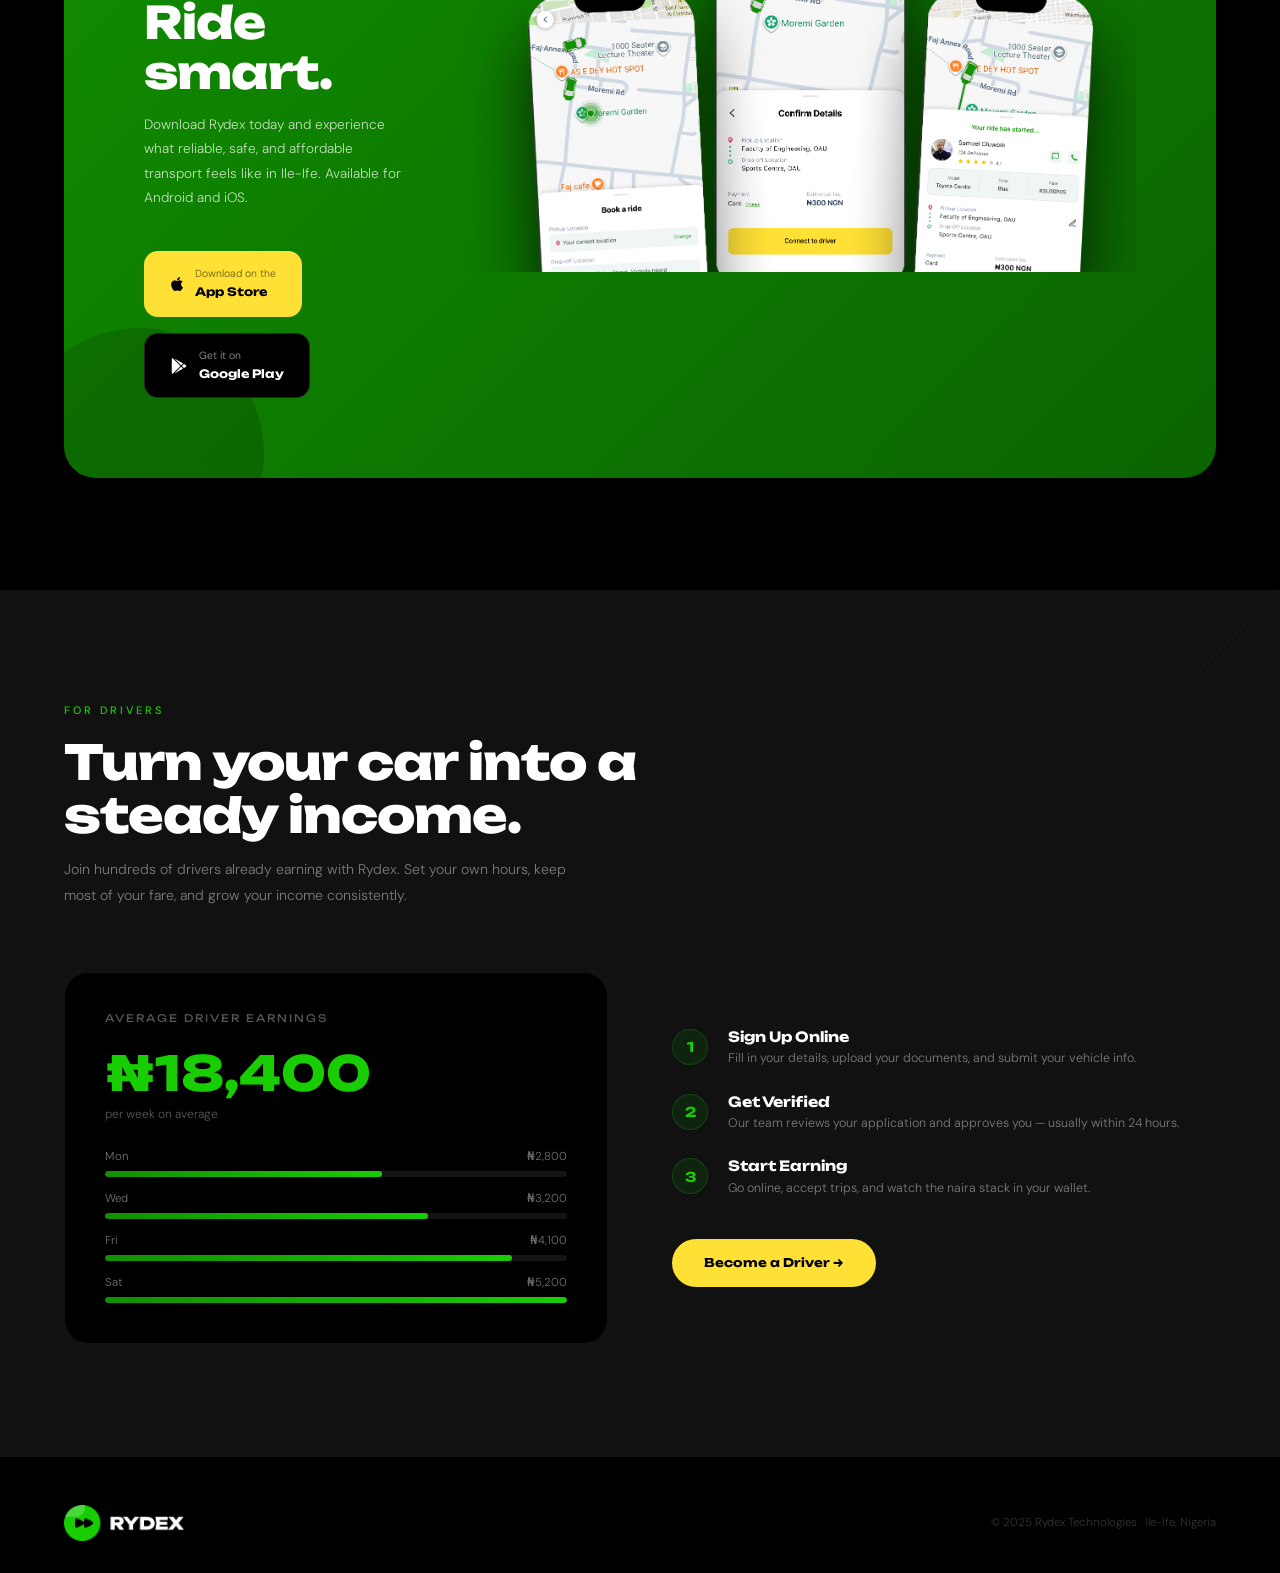
==== commit dd1d504d: "changes" ====
--- a/index.html
+++ b/index.html
@@ -31,7 +31,10 @@
         <li><a href="#coverage">Coverage</a></li>
         <li><a href="about.html">About</a></li>
       </ul>
-      <a href="#download" class="nav-cta">Get the App</a>
+      <div class="nav-btn">
+        <a href="about.html" class="about-txt">About Us</a>
+        <a href="#download" class="nav-cta">Get the App</a>
+      </div>
     </nav>
 
     <!-- HERO -->
@@ -234,8 +237,12 @@
           drivers in minutes — on campus, around town, wherever you need to go.
         </p>
         <div class="hero-ctas">
-          <a href="#download" class="btn-primary">⬇ Download App</a>
-          <a href="#driver" class="btn-secondary">Become a Driver →</a>
+          <a href="#download" class="btn-primary"
+            ><i class="fa-solid fa-download"></i> Download App</a
+          >
+          <a href="#driver" class="btn-secondary"
+            ><i class="fa-solid fa-car"></i> Become a Driver
+          </a>
         </div>
         <div class="hero-stats">
           <div>
--- a/index.css
+++ b/index.css
@@ -246,7 +246,7 @@
   }
 }
 .hero h1 {
-  font-size: clamp(3rem, 7vw, 4.5rem);
+  font-size: clamp(2.7rem, 7vw, 4.5rem);
   font-weight: 800;
   letter-spacing: -2px;
   line-height: 1;
@@ -1037,6 +1037,24 @@
   color: var(--green-accent);
 }
 
+.nav-btn {
+  display: flex;
+  align-items: center;
+  gap: 10px;
+}
+
+.about-txt {
+  display: none;
+  color: white;
+  text-decoration: none;
+  font-family: "DM Sans", sans-serif;
+}
+
+.about-txt:hover {
+  cursor: pointer;
+  color: var(--green-accent);
+}
+
 /* ===== DOWNLOAD ===== */
 .download {
   background: var(--black);
@@ -1615,6 +1633,17 @@
     display: none;
   }
 
+  .about-txt {
+    display: flex;
+    font-size: 0.88rem;
+    font-weight: 300;
+    animation: fadeUp 0.7s 0.2s ease both;
+  }
+
+  .nav-cta {
+    display: none;
+  }
+
   .hero-phone-cta {
     display: none;
   }
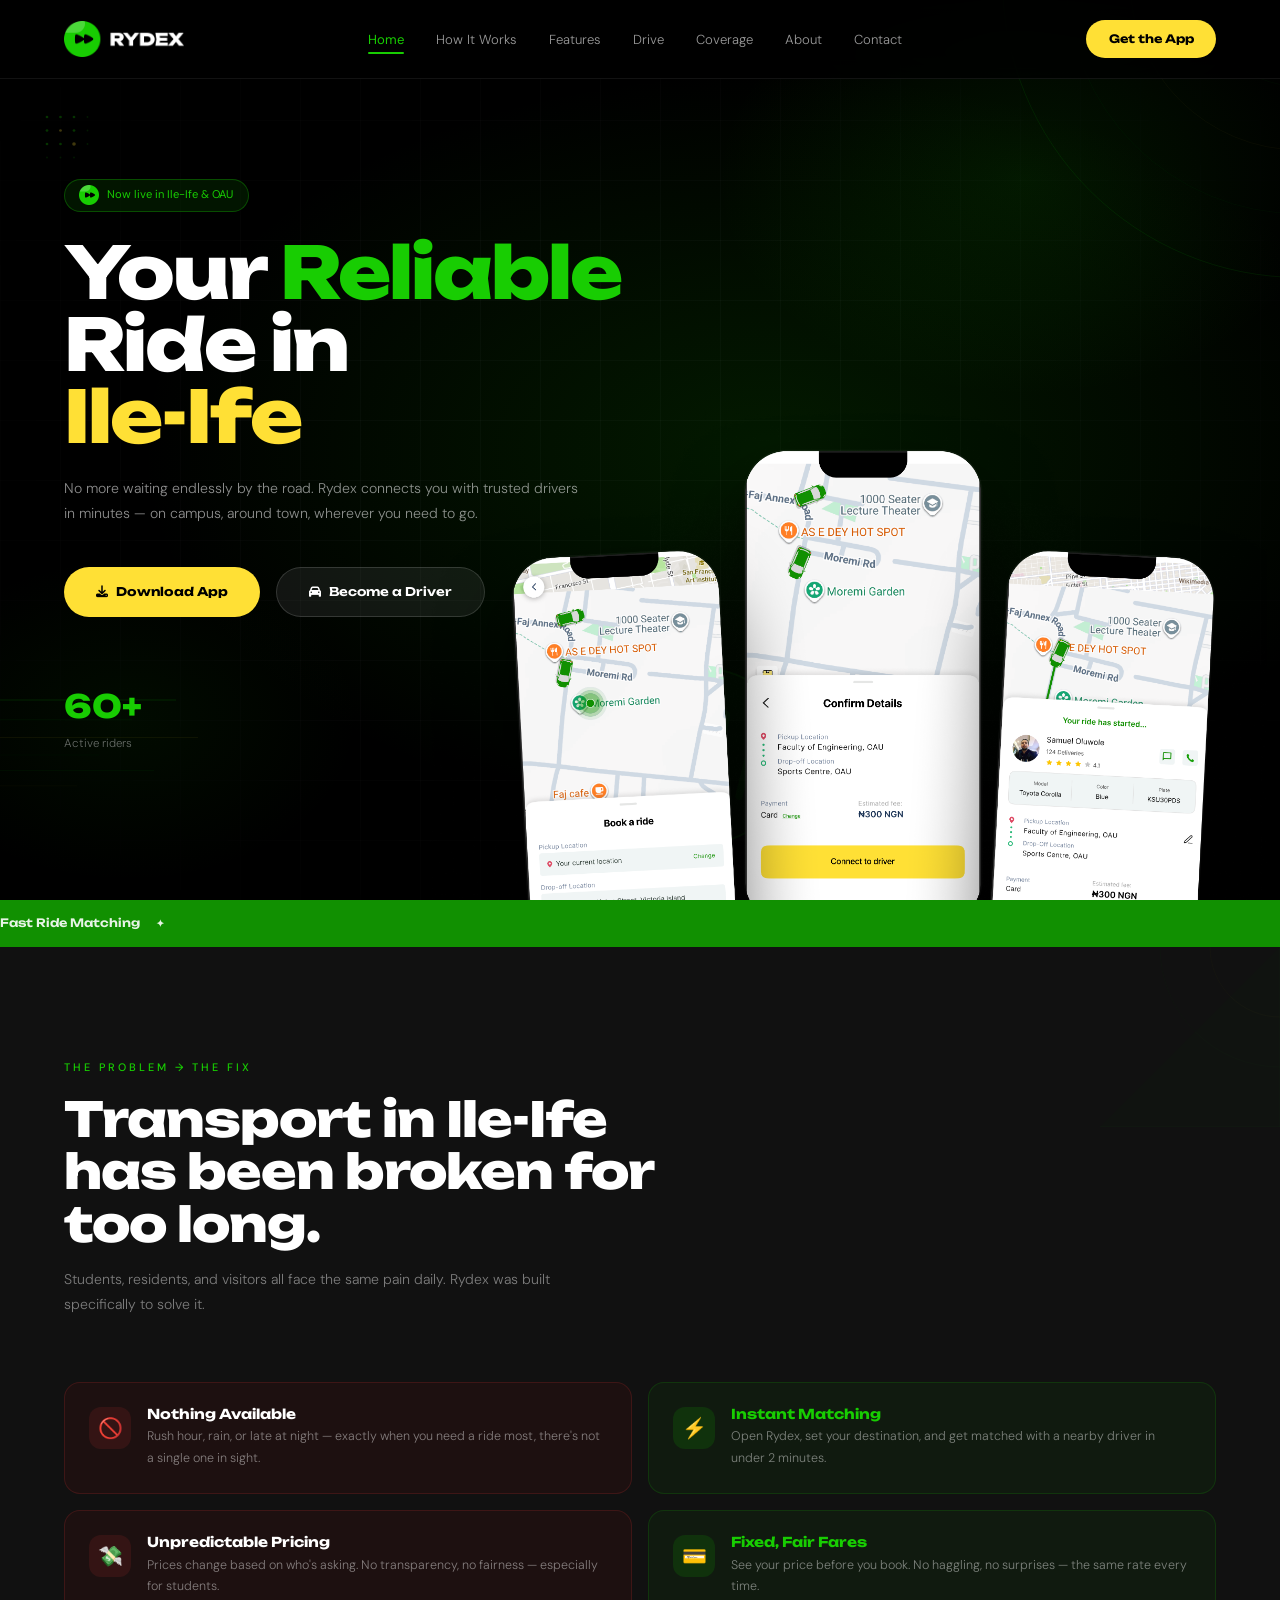
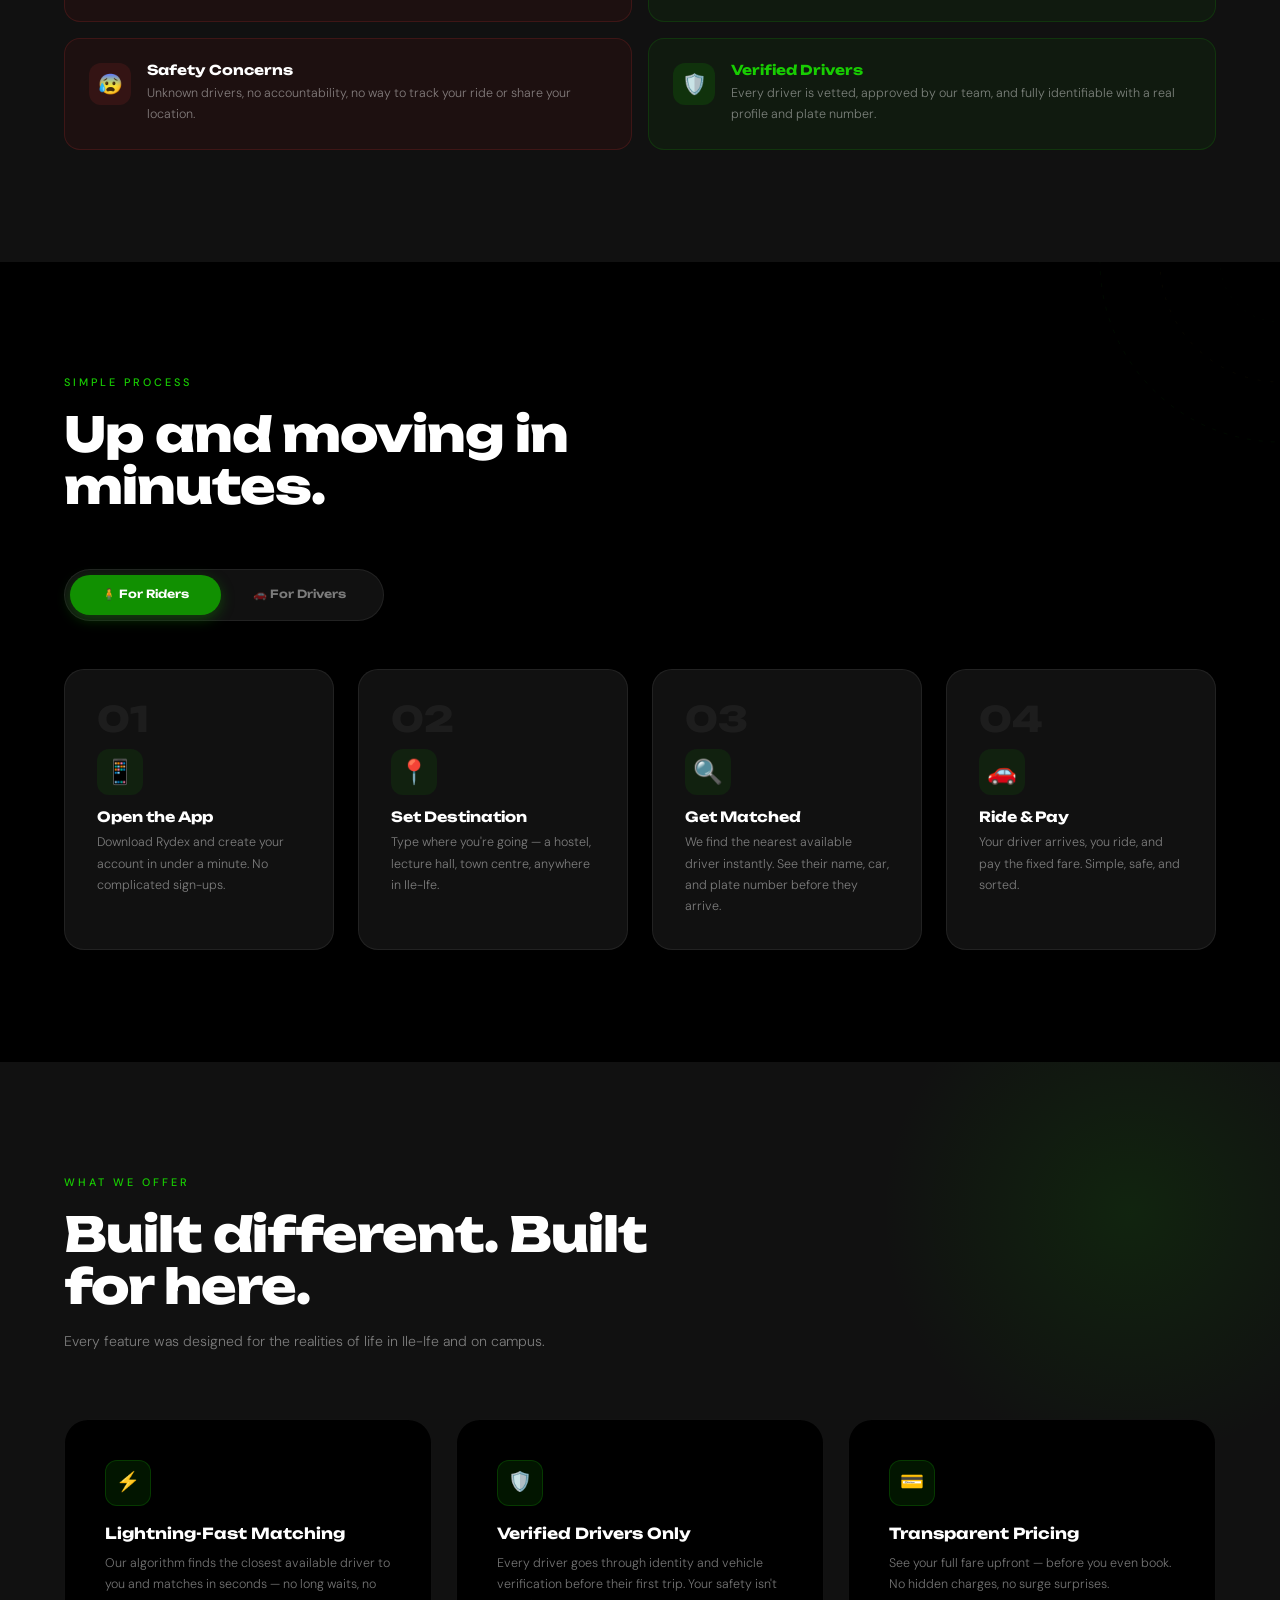
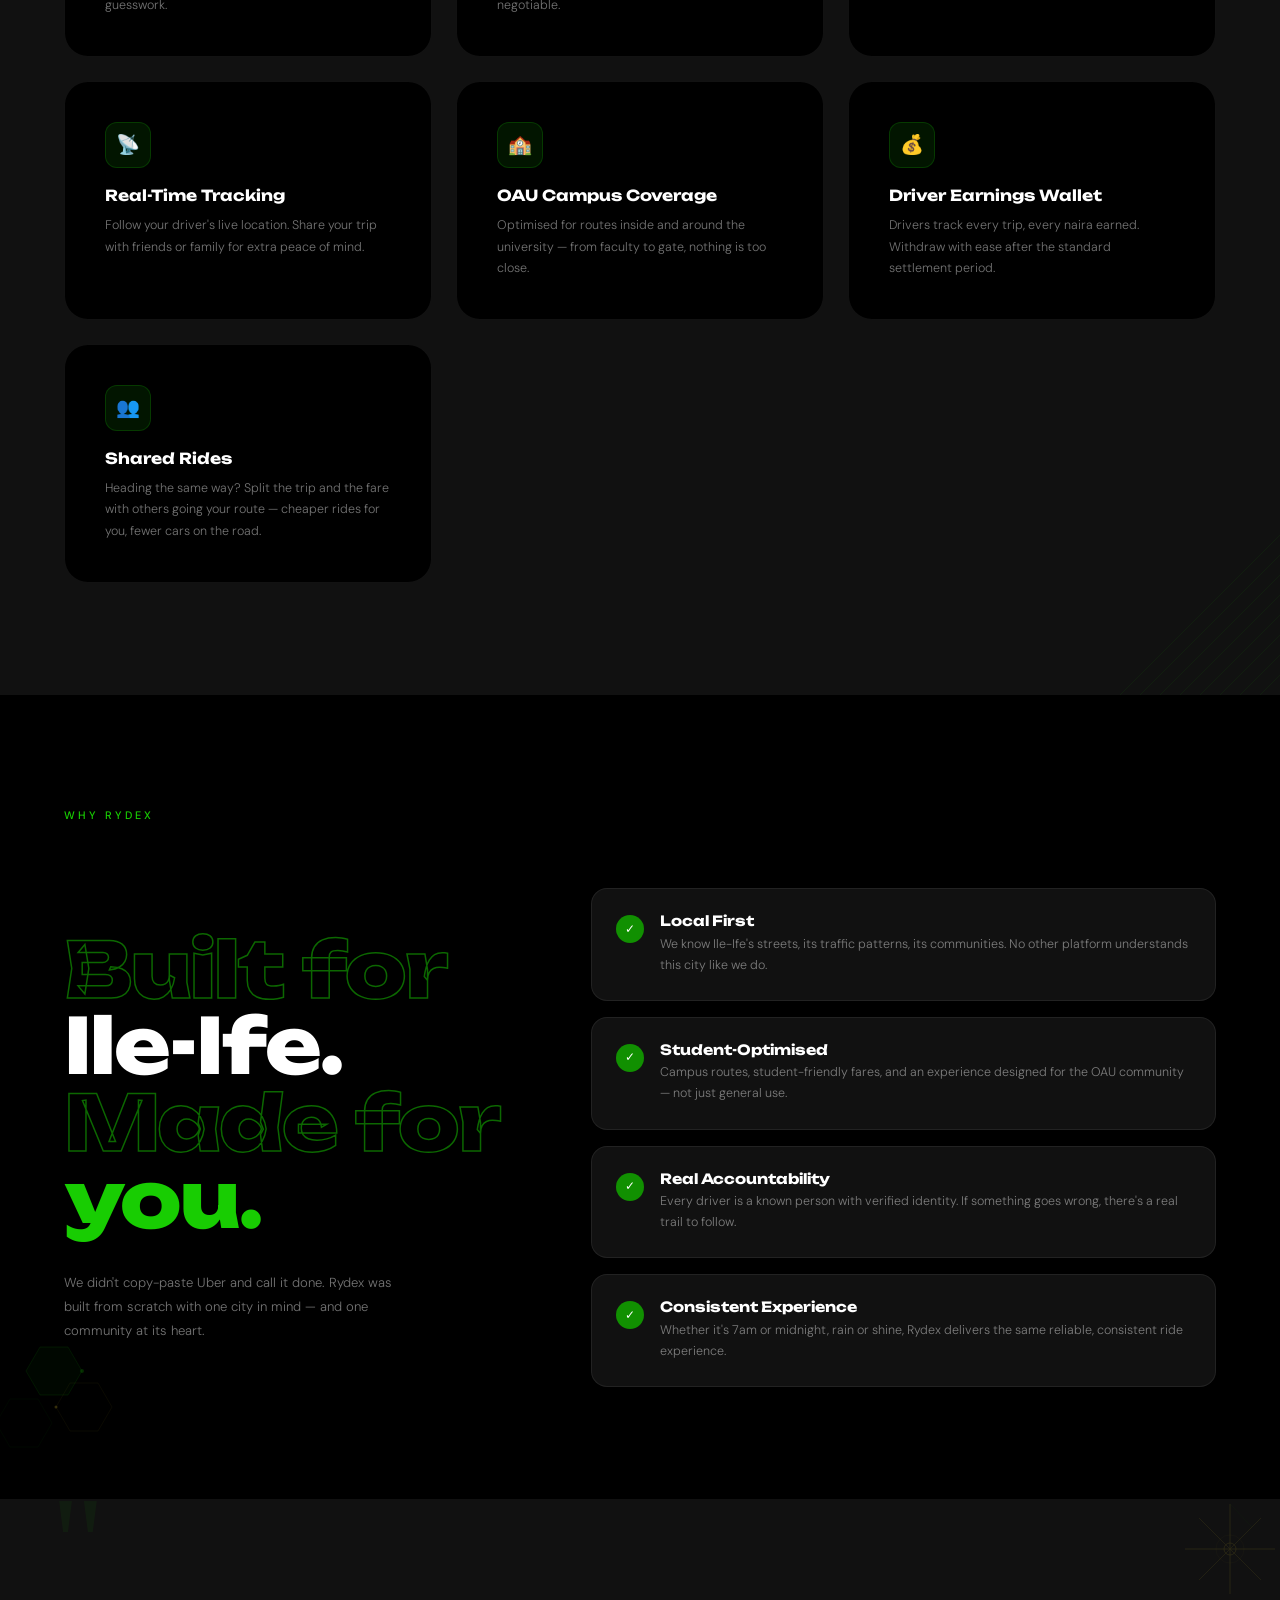
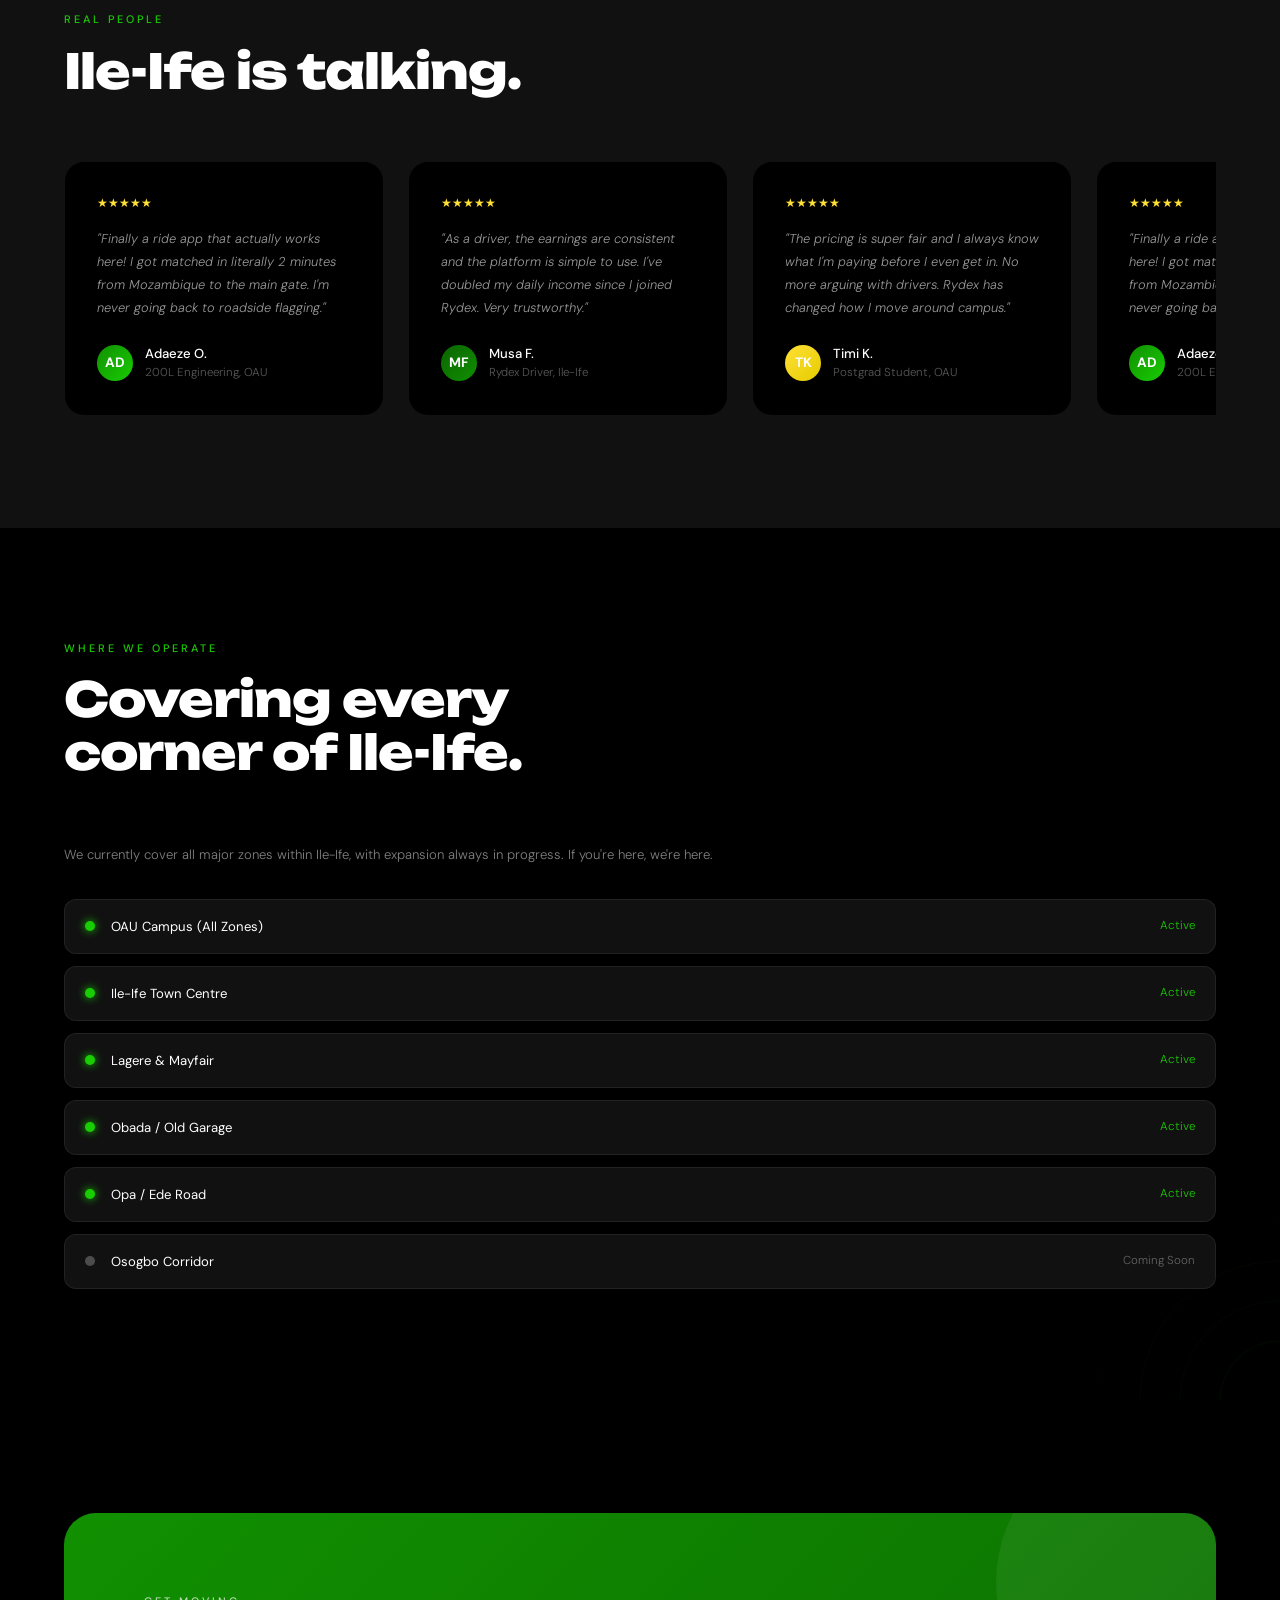
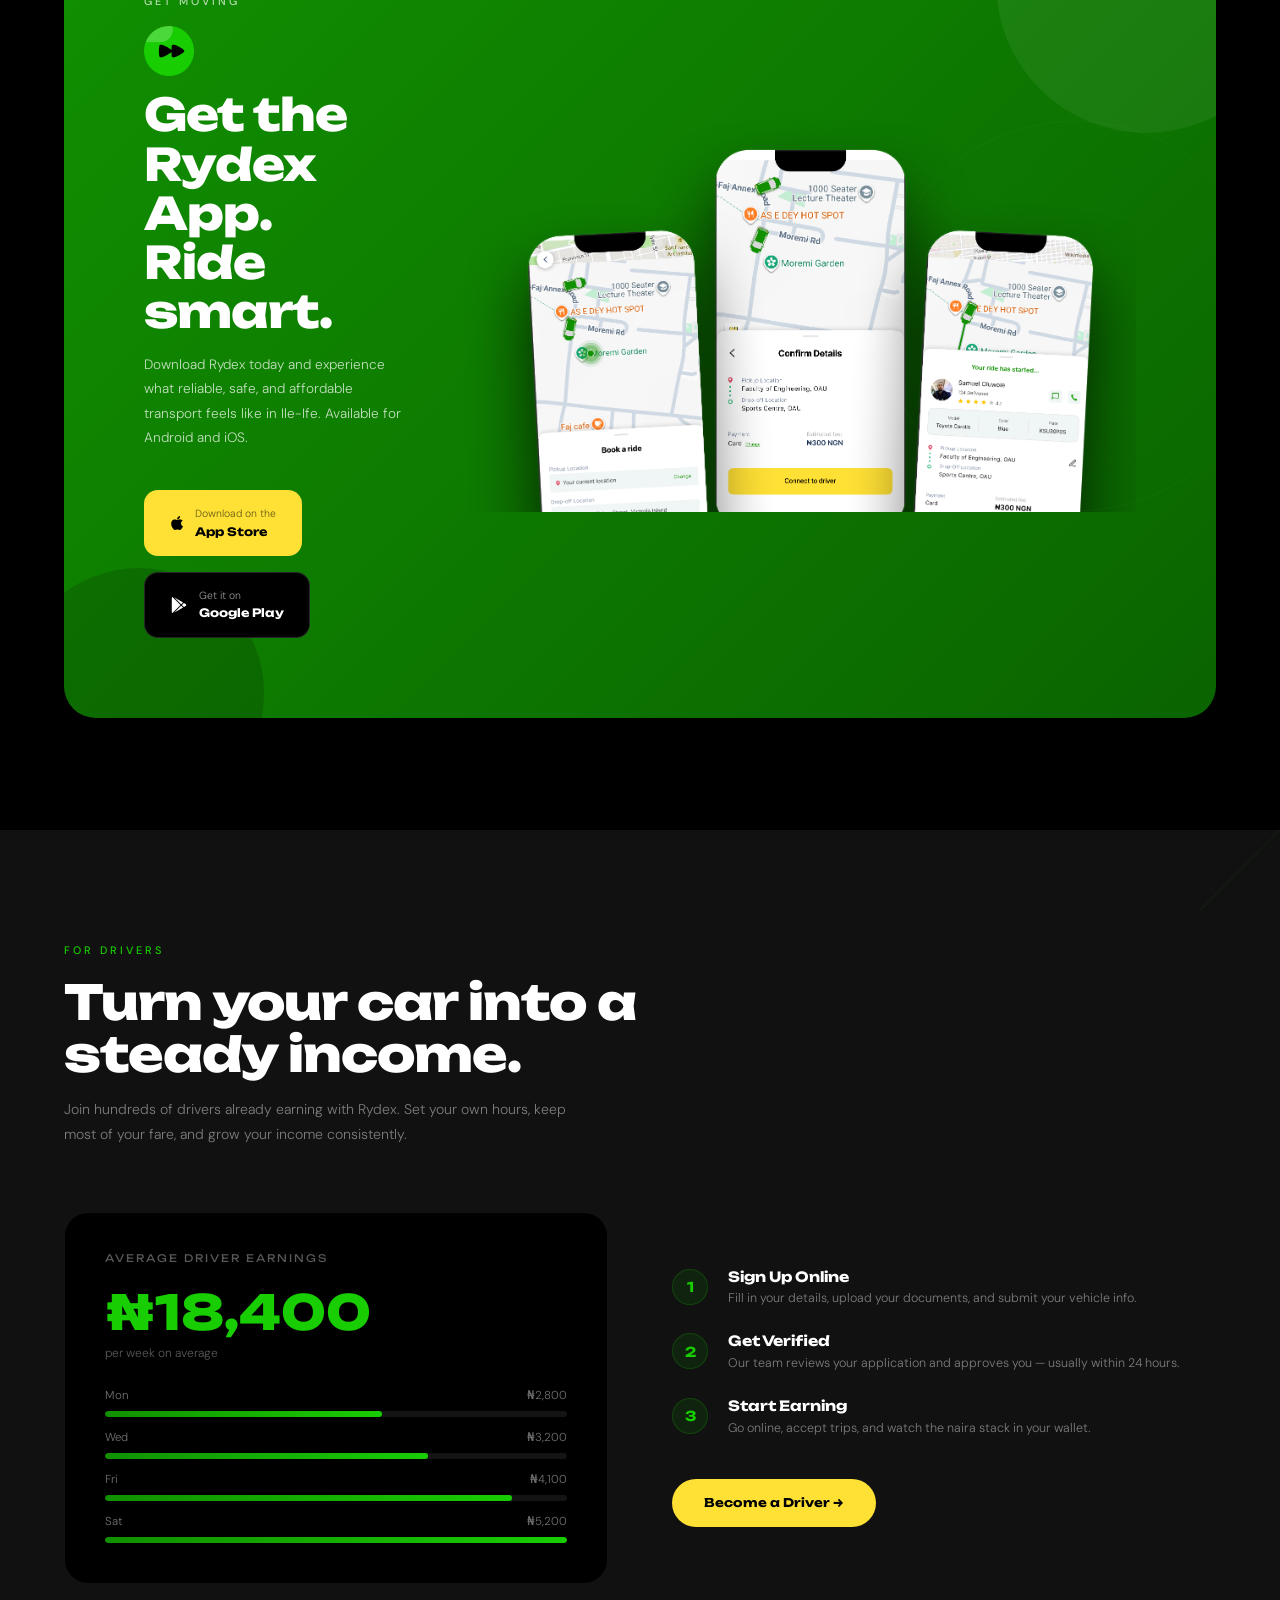
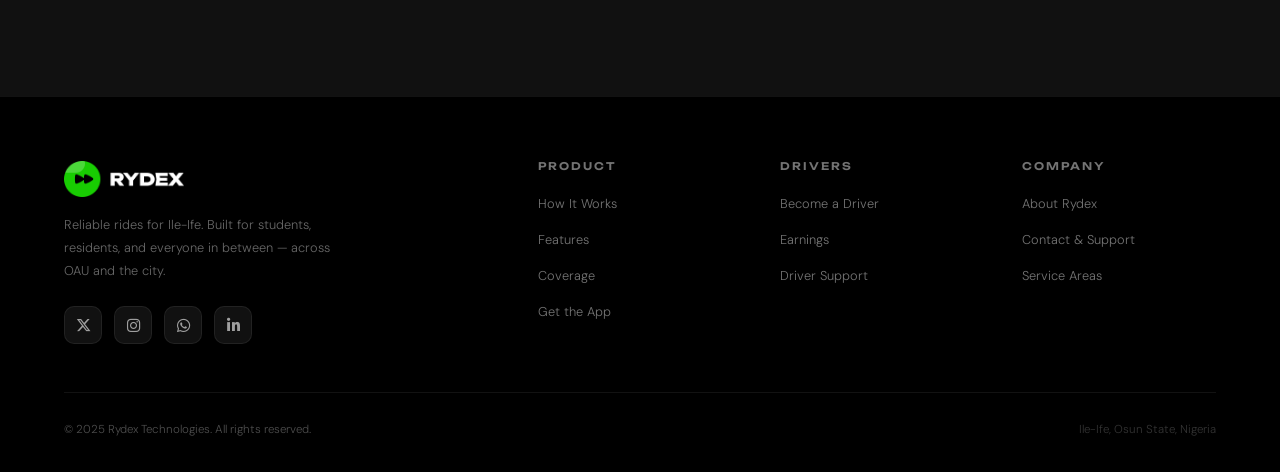
==== commit 5c4e12fd: "feat: enhance navigation and add contact page - Updated navbar links for better accessibility and ad" ====
--- a/index.html
+++ b/index.html
@@ -21,19 +21,29 @@
     <!-- NAV -->
 
     <nav id="navbar">
-      <a href="#" class="nav-logo">
-        <img src="./image/logo.png" class="logo" alt="" />
+      <a href="#home" class="nav-logo">
+        <img src="./image/logo.png" class="logo" alt="Rydex" />
       </a>
-      <ul class="nav-links">
+      <ul class="nav-links" id="navLinks">
+        <li><a href="#home" class="active">Home</a></li>
         <li><a href="#how">How It Works</a></li>
         <li><a href="#features">Features</a></li>
         <li><a href="#driver">Drive</a></li>
         <li><a href="#coverage">Coverage</a></li>
         <li><a href="about.html">About</a></li>
+        <li><a href="contact.html">Contact</a></li>
       </ul>
       <div class="nav-btn">
-        <a href="about.html" class="about-txt">About Us</a>
         <a href="#download" class="nav-cta">Get the App</a>
+        <button
+          class="nav-toggle"
+          id="navToggle"
+          aria-label="Toggle menu"
+          aria-expanded="false"
+          aria-controls="navLinks"
+        >
+          <span></span><span></span><span></span>
+        </button>
       </div>
     </nav>
 
@@ -246,16 +256,8 @@
         </div>
         <div class="hero-stats">
           <div>
-            <div class="hero-stat-num">2 min</div>
-            <div class="hero-stat-label">Avg. pickup time</div>
-          </div>
-          <div>
-            <div class="hero-stat-num">500+</div>
+            <div class="hero-stat-num">60+</div>
             <div class="hero-stat-label">Active riders</div>
-          </div>
-          <div>
-            <div class="hero-stat-num">4.8★</div>
-            <div class="hero-stat-label">Driver rating avg.</div>
           </div>
         </div>
 
@@ -333,12 +335,12 @@
       <div class="problem-grid" style="margin-top: 4rem">
         <div class="problem-cards reveal">
           <div class="problem-card">
-            <div class="problem-icon">⏳</div>
+            <div class="problem-icon">🚫</div>
             <div>
-              <h4>Endless Waiting</h4>
+              <h4>Nothing Available</h4>
               <p>
-                Standing on the road hoping a keke or cab shows up — sometimes
-                for 20, 30+ minutes with no guarantee.
+                Rush hour, rain, or late at night — exactly when you need a ride
+                most, there's not a single one in sight.
               </p>
             </div>
           </div>
@@ -601,6 +603,14 @@
           <p>
             Drivers track every trip, every naira earned. Withdraw with ease
             after the standard settlement period.
+          </p>
+        </div>
+        <div class="feature-card reveal">
+          <div class="feature-icon-wrap">👥</div>
+          <h3>Shared Rides</h3>
+          <p>
+            Heading the same way? Split the trip and the fare with others going
+            your route — cheaper rides for you, fewer cars on the road.
           </p>
         </div>
       </div>
@@ -858,46 +868,6 @@
               </div>
             </div>
           </div>
-          <div class="testi-card">
-            <div class="testi-stars">★★★★★</div>
-            <p class="testi-text">
-              "I feel so much safer knowing my driver is verified. My mum was
-              worried about me using random cabs at night — now I just share my
-              trip on Rydex and she's calm."
-            </p>
-            <div class="testi-author">
-              <div
-                class="testi-avatar"
-                style="background: linear-gradient(135deg, #119001, #18cd02)"
-              >
-                BI
-              </div>
-              <div>
-                <div class="testi-name">Blessing I.</div>
-                <div class="testi-role">100L Law, OAU</div>
-              </div>
-            </div>
-          </div>
-          <div class="testi-card">
-            <div class="testi-stars">★★★★★</div>
-            <p class="testi-text">
-              "I started driving with Rydex part-time. The wallet feature is
-              clean, I know exactly what I've earned, and the withdrawal is
-              smooth. Recommended to all my driver friends."
-            </p>
-            <div class="testi-author">
-              <div
-                class="testi-avatar"
-                style="background: linear-gradient(135deg, #0a6400, #119001)"
-              >
-                SO
-              </div>
-              <div>
-                <div class="testi-name">Seun O.</div>
-                <div class="testi-role">Rydex Driver, Ile-Ife</div>
-              </div>
-            </div>
-          </div>
           <!-- Set 2 (duplicate for infinite scroll) -->
           <div class="testi-card">
             <div class="testi-stars">★★★★★</div>
@@ -956,46 +926,6 @@
               <div>
                 <div class="testi-name">Timi K.</div>
                 <div class="testi-role">Postgrad Student, OAU</div>
-              </div>
-            </div>
-          </div>
-          <div class="testi-card">
-            <div class="testi-stars">★★★★★</div>
-            <p class="testi-text">
-              "I feel so much safer knowing my driver is verified. My mum was
-              worried about me using random cabs at night — now I just share my
-              trip on Rydex and she's calm."
-            </p>
-            <div class="testi-author">
-              <div
-                class="testi-avatar"
-                style="background: linear-gradient(135deg, #119001, #18cd02)"
-              >
-                BI
-              </div>
-              <div>
-                <div class="testi-name">Blessing I.</div>
-                <div class="testi-role">100L Law, OAU</div>
-              </div>
-            </div>
-          </div>
-          <div class="testi-card">
-            <div class="testi-stars">★★★★★</div>
-            <p class="testi-text">
-              "I started driving with Rydex part-time. The wallet feature is
-              clean, I know exactly what I've earned, and the withdrawal is
-              smooth. Recommended to all my driver friends."
-            </p>
-            <div class="testi-author">
-              <div
-                class="testi-avatar"
-                style="background: linear-gradient(135deg, #0a6400, #119001)"
-              >
-                SO
-              </div>
-              <div>
-                <div class="testi-name">Seun O.</div>
-                <div class="testi-role">Rydex Driver, Ile-Ife</div>
               </div>
             </div>
           </div>
@@ -1321,114 +1251,68 @@
     </section>
 
     <!-- FOOTER -->
-    <!-- <footer style="position: relative; overflow: hidden">
-      <svg
-        style="
-          position: absolute;
-          bottom: -60px;
-          right: -60px;
-          width: 280px;
-          height: 280px;
-          pointer-events: none;
-          z-index: 0;
-          opacity: 0.5;
-        "
-        viewBox="0 0 280 280"
-        fill="none"
-        xmlns="http://www.w3.org/2000/svg"
-      >
-        <circle
-          cx="280"
-          cy="280"
-          r="200"
-          stroke="#18CD02"
-          stroke-width="0.5"
-          opacity="0.08"
-        />
-        <circle
-          cx="280"
-          cy="280"
-          r="140"
-          stroke="#FFE035"
-          stroke-width="0.4"
-          opacity="0.05"
-        />
-        <circle
-          cx="280"
-          cy="280"
-          r="80"
-          stroke="#18CD02"
-          stroke-width="0.4"
-          opacity="0.07"
-        />
-      </svg>
+
+    <footer class="site-footer">
       <div class="footer-grid">
         <div class="footer-brand">
-          <div class="footer-logo">
-            <div class="footer-logo-pill">
-              <div class="footer-logo-slashes">
-                <span></span><span></span><span></span>
-              </div>
-            </div>
-            <span class="footer-logo-wordmark">RYDEX</span>
-          </div>
+          <a href="index.html" class="footer-logo-wrap">
+            <img src="./image/logo.png" class="footer-logo-img" alt="Rydex" />
+          </a>
           <p>
             Reliable rides for Ile-Ife. Built for students, residents, and
-            everyone in between. Available across OAU and the city.
+            everyone in between — across OAU and the city.
           </p>
           <div class="footer-social">
-            <a class="social-icon" href="#">𝕏</a>
-            <a class="social-icon" href="#">in</a>
-            <a class="social-icon" href="#">ig</a>
-            <a class="social-icon" href="#">wa</a>
-          </div>
-        </div>
+            <a class="social-icon" href="#" aria-label="X (Twitter)">
+              <i class="fa-brands fa-x-twitter"></i>
+            </a>
+            <a class="social-icon" href="#" aria-label="Instagram">
+              <i class="fa-brands fa-instagram"></i>
+            </a>
+            <a class="social-icon" href="https://wa.me/2348000000000" aria-label="WhatsApp">
+              <i class="fa-brands fa-whatsapp"></i>
+            </a>
+            <a class="social-icon" href="#" aria-label="LinkedIn">
+              <i class="fa-brands fa-linkedin-in"></i>
+            </a>
+          </div>
+        </div>
+
         <div class="footer-col">
           <h4>Product</h4>
           <ul class="footer-links">
-            <li><a href="#">How It Works</a></li>
-            <li><a href="#">Features</a></li>
-            <li><a href="#">Pricing</a></li>
-            <li><a href="#">Safety</a></li>
+            <li><a href="#how">How It Works</a></li>
+            <li><a href="#features">Features</a></li>
+            <li><a href="#coverage">Coverage</a></li>
+            <li><a href="#download">Get the App</a></li>
           </ul>
         </div>
+
         <div class="footer-col">
           <h4>Drivers</h4>
           <ul class="footer-links">
-            <li><a href="#">Become a Driver</a></li>
-            <li><a href="#">Earnings</a></li>
-            <li><a href="#">Driver App</a></li>
-            <li><a href="#">Support</a></li>
+            <li><a href="#driver">Become a Driver</a></li>
+            <li><a href="#driver">Earnings</a></li>
+            <li><a href="contact.html">Driver Support</a></li>
           </ul>
         </div>
+
         <div class="footer-col">
           <h4>Company</h4>
           <ul class="footer-links">
-            <li><a href="#">About Rydex</a></li>
-            <li><a href="#">Coverage</a></li>
-            <li><a href="#">Contact</a></li>
-            <li><a href="#">Privacy Policy</a></li>
+            <li><a href="about.html">About Rydex</a></li>
+            <li><a href="contact.html">Contact & Support</a></li>
+            <li><a href="#coverage">Service Areas</a></li>
           </ul>
         </div>
       </div>
+
       <div class="footer-bottom">
-        <p>
-          © 2025 Rydex Technologies. All rights reserved. Ile-Ife, Osun State,
-          Nigeria.
+        <p class="footer-copy">
+          © 2025 Rydex Technologies. All rights reserved.
         </p>
-        <p style="color: rgba(255, 255, 255, 0.2)">
-          © 2025 Rydex Technologies · Ile-Ife, Osun State, Nigeria · Built with
-          ❤️
-        </p>
-      </div>
-    </footer> -->
-
-    <footer>
-      <a href="rydex.html" class="footer-logo-wrap">
-        <img src="./image/logo.png" class="logo" alt="" />
-      </a>
-
-      <p class="footer-copy">© 2025 Rydex Technologies · Ile-Ife, Nigeria</p>
+        <p class="footer-loc">Ile-Ife, Osun State, Nigeria</p>
+      </div>
     </footer>
     <script src="index.js"></script>
   </body>
--- a/index.css
+++ b/index.css
@@ -129,16 +129,72 @@
   display: flex;
   gap: 2rem;
   list-style: none;
+  align-items: center;
 }
 .nav-links a {
+  position: relative;
   color: rgba(255, 255, 255, 0.6);
   text-decoration: none;
   font-size: 0.82rem;
   font-weight: 300;
   transition: color 0.2s;
 }
+.nav-links a::after {
+  content: "";
+  position: absolute;
+  left: 0;
+  bottom: -6px;
+  width: 0;
+  height: 2px;
+  border-radius: 2px;
+  background: var(--green-accent);
+  transition: width 0.25s ease;
+}
 .nav-links a:hover {
   color: var(--white);
+}
+.nav-links a:hover::after,
+.nav-links a.active::after {
+  width: 100%;
+}
+.nav-links a.active {
+  color: var(--green-accent);
+  font-weight: 400;
+}
+
+/* Hamburger toggle (mobile only) */
+.nav-toggle {
+  display: none;
+  flex-direction: column;
+  justify-content: center;
+  gap: 5px;
+  width: 42px;
+  height: 42px;
+  padding: 0;
+  background: rgba(255, 255, 255, 0.06);
+  border: 1px solid var(--border);
+  border-radius: 10px;
+  cursor: pointer;
+}
+.nav-toggle span {
+  display: block;
+  width: 20px;
+  height: 2px;
+  margin: 0 auto;
+  border-radius: 2px;
+  background: var(--white);
+  transition:
+    transform 0.3s ease,
+    opacity 0.2s ease;
+}
+.nav-toggle.open span:nth-child(1) {
+  transform: translateY(7px) rotate(45deg);
+}
+.nav-toggle.open span:nth-child(2) {
+  opacity: 0;
+}
+.nav-toggle.open span:nth-child(3) {
+  transform: translateY(-7px) rotate(-45deg);
 }
 .nav-cta {
   background: var(--yellow);
@@ -1282,87 +1338,32 @@
 }
 
 /* ===== FOOTER ===== */
-/* footer {
+.site-footer {
   background: var(--black);
   border-top: 1px solid var(--border);
   padding: 4rem 5% 2rem;
 }
 .footer-grid {
   display: grid;
-  grid-template-columns: 2fr 1fr 1fr 1fr;
+  grid-template-columns: 2.2fr 1fr 1fr 1fr;
   gap: 3rem;
   margin-bottom: 3rem;
-  position: relative;
-  z-index: 1;
-}
-.footer-brand .footer-logo {
-  display: flex;
-  align-items: center;
-  gap: 10px;
-  margin-bottom: 0.75rem;
-}
-.footer-brand .footer-logo-pill {
-  width: 40px;
-  height: 40px;
-  border-radius: 50%;
-  background: var(--green-accent);
-  display: flex;
-  align-items: center;
-  justify-content: center;
-  flex-shrink: 0;
-  position: relative;
-  overflow: hidden;
-}
-.footer-brand .footer-logo-pill::before {
-  content: "";
-  position: absolute;
-  top: -7px;
-  left: -7px;
-  width: 30px;
-  height: 20px;
-  background: rgba(255, 255, 255, 0.22);
-  border-radius: 50%;
-}
-.footer-brand .footer-logo-slashes {
-  display: flex;
-  gap: 3.5px;
-  align-items: flex-end;
-  height: 18px;
-  position: relative;
-  z-index: 1;
-}
-.footer-brand .footer-logo-slashes span {
-  display: block;
-  background: #0d0d0d;
-  border-radius: 2px;
-  width: 4.5px;
-  transform: skewX(-12deg);
-  transform-origin: bottom center;
-}
-.footer-brand .footer-logo-slashes span:nth-child(1) {
-  height: 16px;
-}
-.footer-brand .footer-logo-slashes span:nth-child(2) {
-  height: 16px;
-}
-.footer-brand .footer-logo-slashes span:nth-child(3) {
-  height: 11px;
-  opacity: 0.45;
-  width: 3px;
-}
-.footer-brand .footer-logo-wordmark {
-  font-family: "Unbounded", sans-serif;
-  font-size: 1.4rem;
-  font-weight: 800;
-  color: var(--white);
-  letter-spacing: -0.5px;
+}
+.footer-brand .footer-logo-wrap {
+  display: inline-flex;
+  align-items: center;
+  text-decoration: none;
+  margin-bottom: 1rem;
+}
+.footer-logo-img {
+  width: 120px;
 }
 .footer-brand p {
-  font-size: 0.78rem;
+  font-size: 0.8rem;
   font-weight: 300;
   color: rgba(255, 255, 255, 0.4);
   line-height: 1.8;
-  max-width: 260px;
+  max-width: 280px;
 }
 .footer-social {
   display: flex;
@@ -1370,43 +1371,48 @@
   margin-top: 1.5rem;
 }
 .social-icon {
-  width: 36px;
-  height: 36px;
+  width: 38px;
+  height: 38px;
   border-radius: 10px;
   background: var(--surface);
   border: 1px solid var(--border);
   display: flex;
   align-items: center;
   justify-content: center;
-  font-size: 0.9rem;
+  font-size: 0.95rem;
   text-decoration: none;
   color: rgba(255, 255, 255, 0.6);
-  transition: all 0.2s;
+  transition:
+    transform 0.2s,
+    background 0.2s,
+    border-color 0.2s,
+    color 0.2s;
 }
 .social-icon:hover {
   background: var(--green);
   border-color: var(--green);
   color: white;
+  transform: translateY(-2px);
 }
 .footer-col h4 {
   font-family: "Unbounded", sans-serif;
-  font-size: 0.65rem;
+  font-size: 0.66rem;
   font-weight: 600;
-  color: rgba(255, 255, 255, 0.4);
+  color: rgba(255, 255, 255, 0.45);
   text-transform: uppercase;
   letter-spacing: 2px;
-  margin-bottom: 1rem;
+  margin-bottom: 1.1rem;
 }
 .footer-links {
   list-style: none;
   display: flex;
   flex-direction: column;
-  gap: 0.6rem;
+  gap: 0.65rem;
 }
 .footer-links a {
   color: rgba(255, 255, 255, 0.45);
   text-decoration: none;
-  font-size: 0.78rem;
+  font-size: 0.8rem;
   font-weight: 300;
   transition: color 0.2s;
 }
@@ -1415,109 +1421,41 @@
 }
 .footer-bottom {
   border-top: 1px solid var(--border);
-  padding-top: 1.5rem;
+  padding-top: 1.75rem;
   display: flex;
   justify-content: space-between;
   align-items: center;
-  flex-wrap: gap;
-  position: relative;
-  z-index: 1;
-}
-.footer-bottom p {
-  font-size: 0.72rem;
-  font-weight: 300;
-  color: rgba(255, 255, 255, 0.25);
-} */
-
-/* ── FOOTER ── */
-footer {
-  background: var(--black);
-  border-top: 1px solid var(--border);
-  padding: 3rem 5% 2rem;
-  display: flex;
-  align-items: center;
-  justify-content: space-between;
   flex-wrap: wrap;
-  gap: 1rem;
-}
-.footer-logo-wrap {
-  display: flex;
-  align-items: center;
-  gap: 10px;
-  text-decoration: none;
-}
-.footer-logo-pill {
-  width: 32px;
-  height: 32px;
-  border-radius: 50%;
-  background: var(--green-accent);
-  display: flex;
-  align-items: center;
-  justify-content: center;
-  position: relative;
-  overflow: hidden;
-}
-.footer-logo-pill::before {
-  content: "";
-  position: absolute;
-  top: -5px;
-  left: -5px;
-  width: 22px;
-  height: 14px;
-  background: rgba(255, 255, 255, 0.22);
-  border-radius: 50%;
-}
-.footer-logo-slashes {
-  display: flex;
-  gap: 2.5px;
-  align-items: flex-end;
-  height: 13px;
-  position: relative;
-  z-index: 1;
-}
-.footer-logo-slashes span {
-  display: block;
-  background: #0d0d0d;
-  border-radius: 1.5px;
-  width: 3.5px;
-  transform: skewX(-12deg);
-}
-.footer-logo-slashes span:nth-child(1) {
-  height: 12px;
-}
-.footer-logo-slashes span:nth-child(2) {
-  height: 12px;
-}
-.footer-logo-slashes span:nth-child(3) {
-  height: 8px;
-  opacity: 0.45;
-  width: 2px;
-}
-.footer-wordmark {
-  font-family: "Unbounded", sans-serif;
-  font-size: 1rem;
-  font-weight: 800;
-  color: var(--white);
-  letter-spacing: -0.5px;
-}
-footer nav {
-  display: flex;
-  gap: 1.5rem;
-}
-footer nav a {
-  color: rgba(255, 255, 255, 0.35);
-  text-decoration: none;
-  font-size: 0.78rem;
-  font-weight: 300;
-  transition: color 0.2s;
-}
-footer nav a:hover {
-  color: var(--green-accent);
+  gap: 0.5rem;
 }
 .footer-copy {
   font-size: 0.72rem;
   font-weight: 300;
+  color: rgba(255, 255, 255, 0.3);
+}
+.footer-loc {
+  font-size: 0.72rem;
+  font-weight: 300;
   color: rgba(255, 255, 255, 0.2);
+}
+
+@media (max-width: 900px) {
+  .footer-grid {
+    grid-template-columns: 1fr 1fr;
+    gap: 2.5rem;
+  }
+  .footer-brand {
+    grid-column: 1 / -1;
+  }
+}
+@media (max-width: 600px) {
+  .footer-grid {
+    grid-template-columns: 1fr;
+  }
+  .footer-bottom {
+    flex-direction: column;
+    align-items: flex-start;
+  }
 }
 
 /* ===== DECORATIVE SVG ELEMENTS ===== */
@@ -1633,15 +1571,12 @@
     display: none;
   }
 
-  .about-txt {
+  .nav-toggle {
     display: flex;
-    font-size: 0.88rem;
-    font-weight: 300;
-    animation: fadeUp 0.7s 0.2s ease both;
-  }
-
+  }
   .nav-cta {
-    display: none;
+    padding: 0.5rem 1.1rem;
+    font-size: 0.68rem;
   }
 
   .hero-phone-cta {
@@ -1683,6 +1618,45 @@
     grid-template-columns: 1fr 1fr;
   }
   nav .nav-links {
+    position: absolute;
+    top: 100%;
+    left: 0;
+    right: 0;
+    flex-direction: column;
+    align-items: stretch;
+    gap: 0;
+    background: rgba(0, 0, 0, 0.97);
+    backdrop-filter: blur(20px);
+    border-bottom: 1px solid var(--border);
+    padding: 0 5%;
+    max-height: 0;
+    overflow: hidden;
+    opacity: 0;
+    visibility: hidden;
+    transition:
+      max-height 0.35s ease,
+      opacity 0.25s ease,
+      padding 0.35s ease;
+  }
+  nav .nav-links.open {
+    max-height: 460px;
+    opacity: 1;
+    visibility: visible;
+    padding: 0.5rem 5% 1.25rem;
+  }
+  nav .nav-links li {
+    width: 100%;
+  }
+  nav .nav-links a {
+    display: block;
+    padding: 0.9rem 0;
+    font-size: 0.95rem;
+    border-bottom: 1px solid var(--border);
+  }
+  nav .nav-links li:last-child a {
+    border-bottom: none;
+  }
+  nav .nav-links a::after {
     display: none;
   }
 }
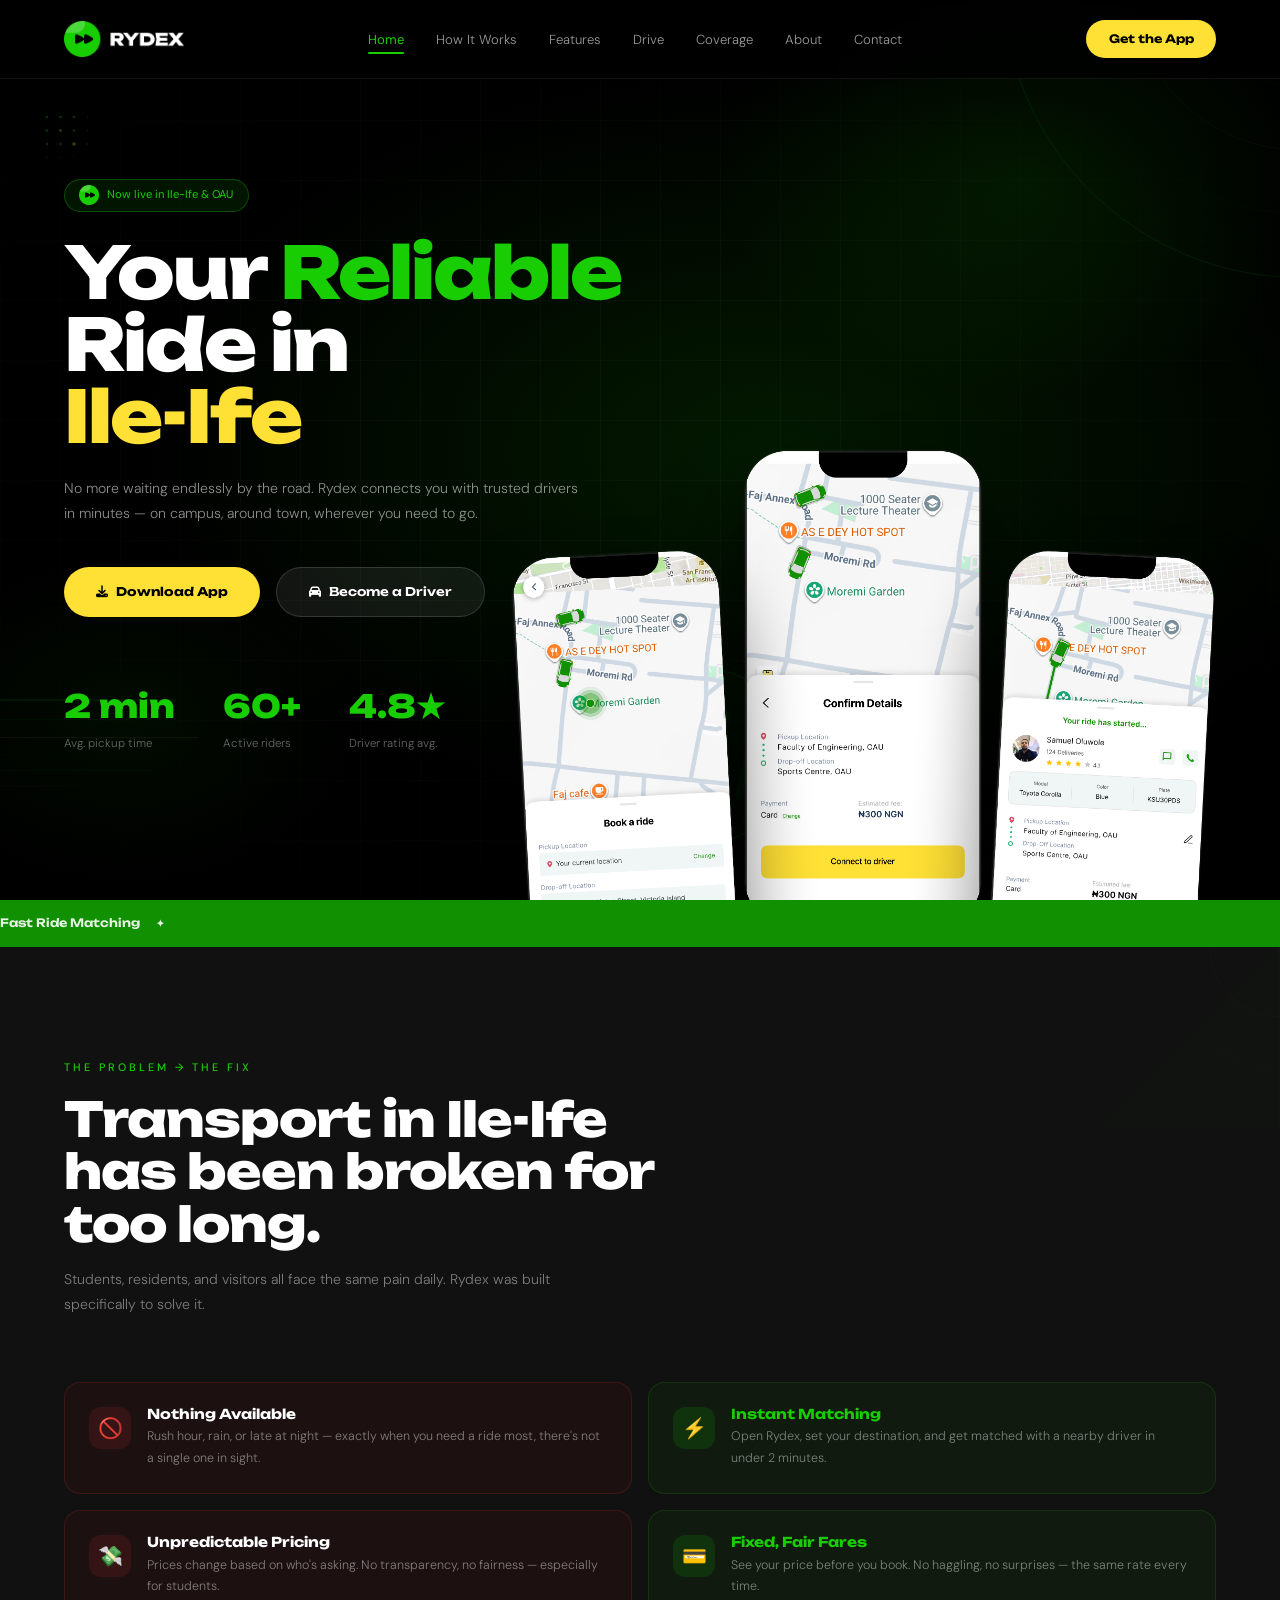
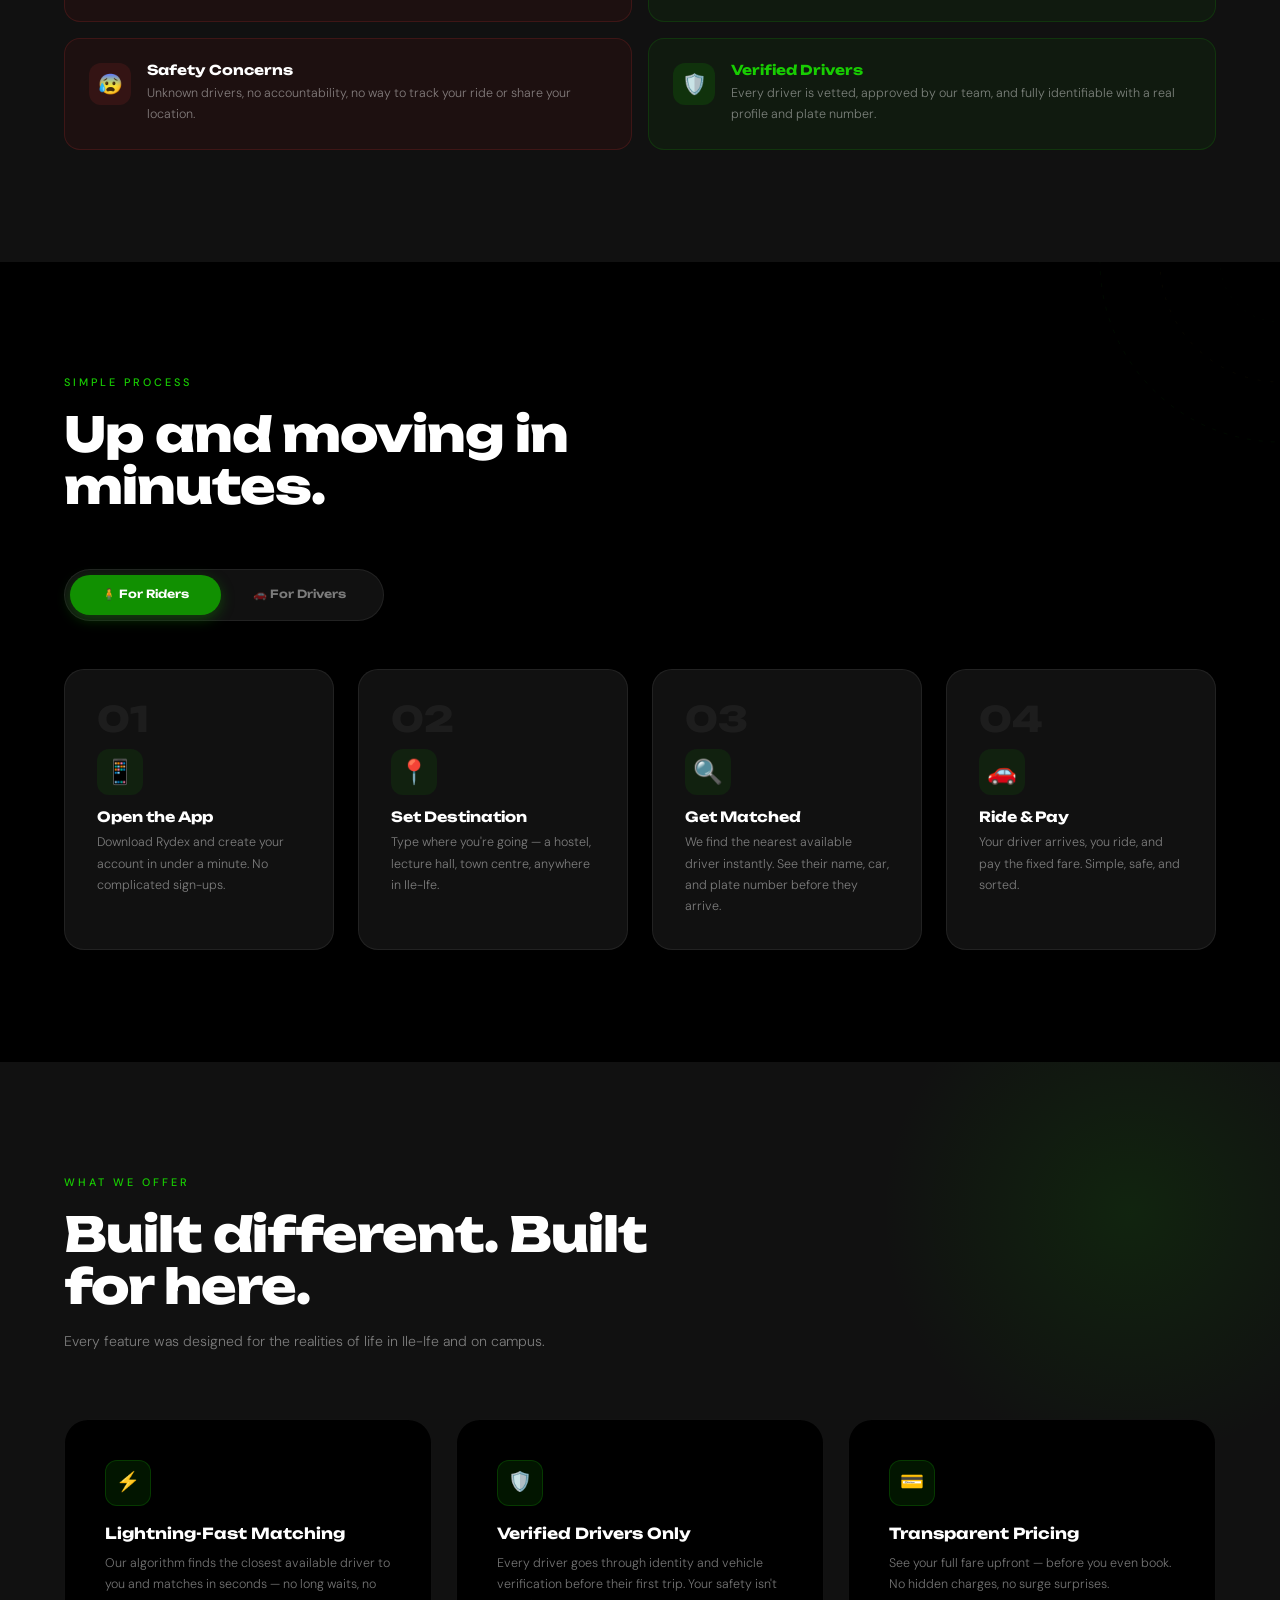
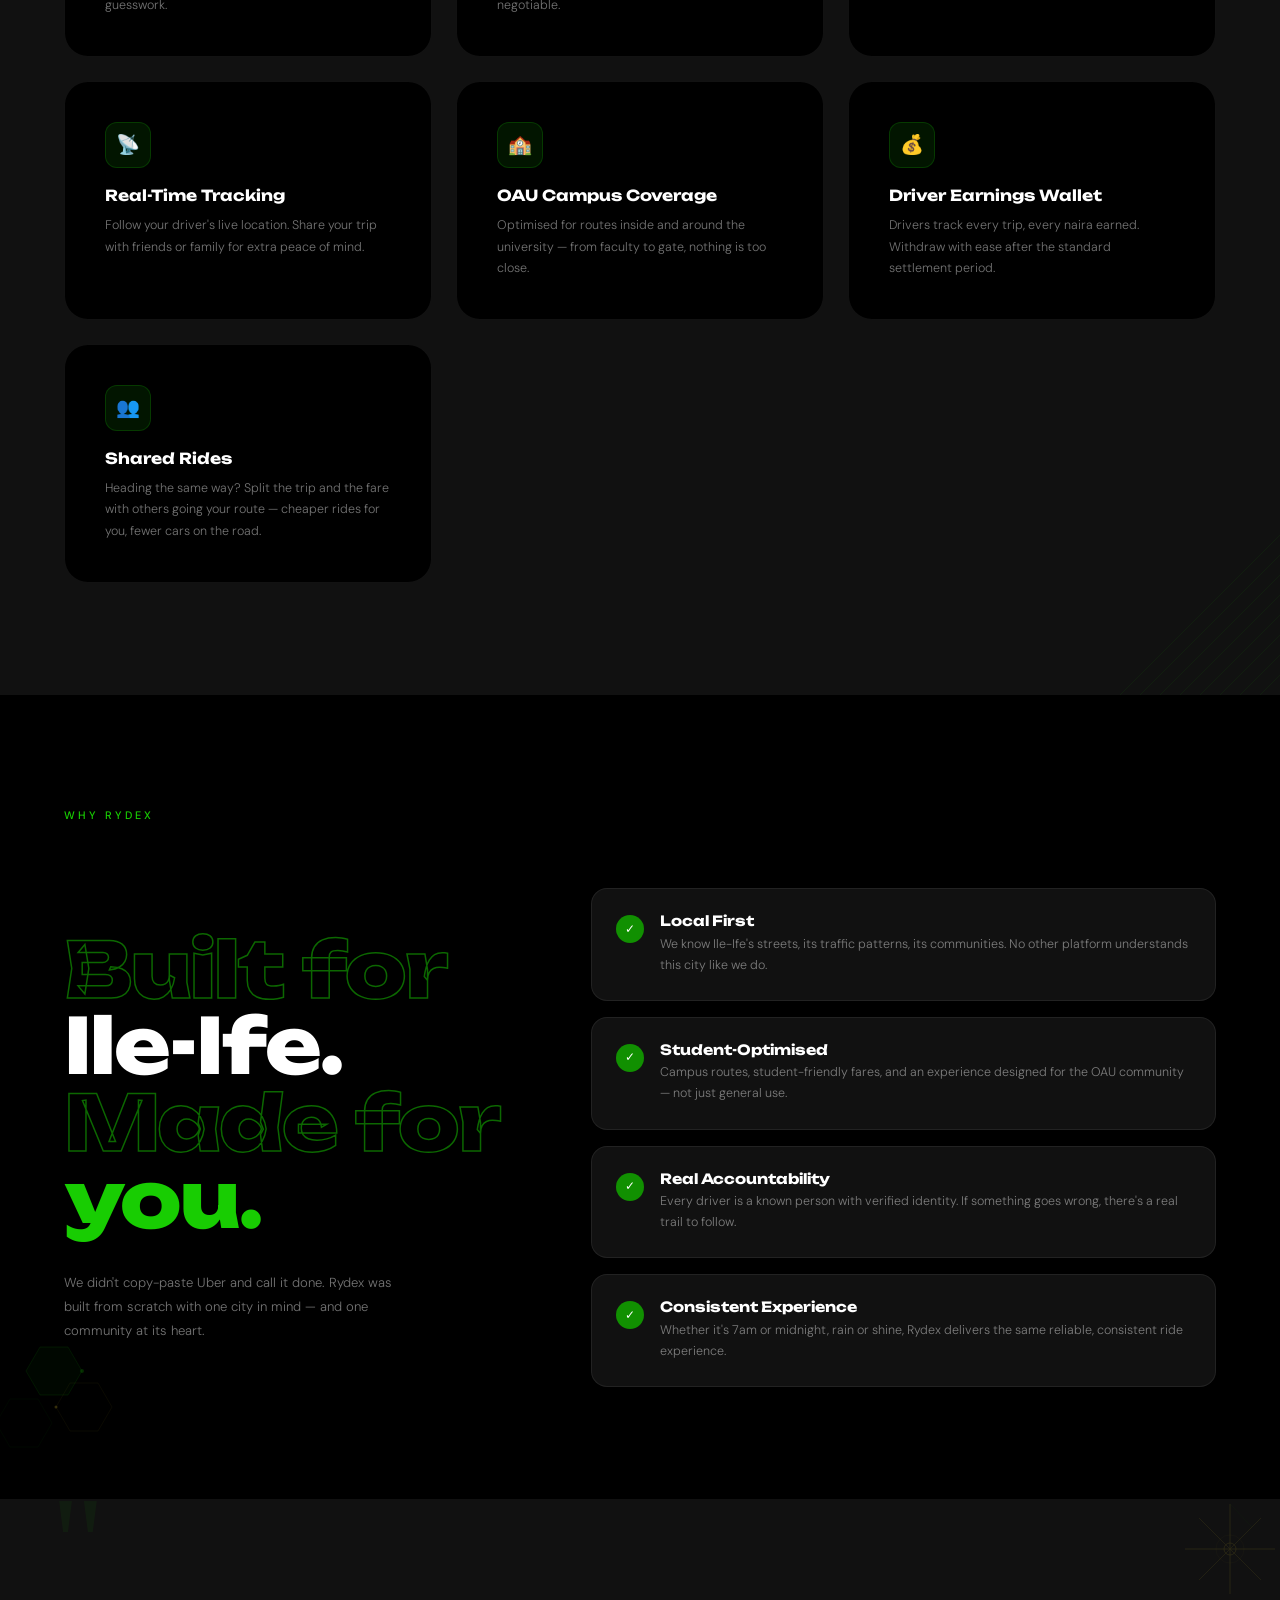
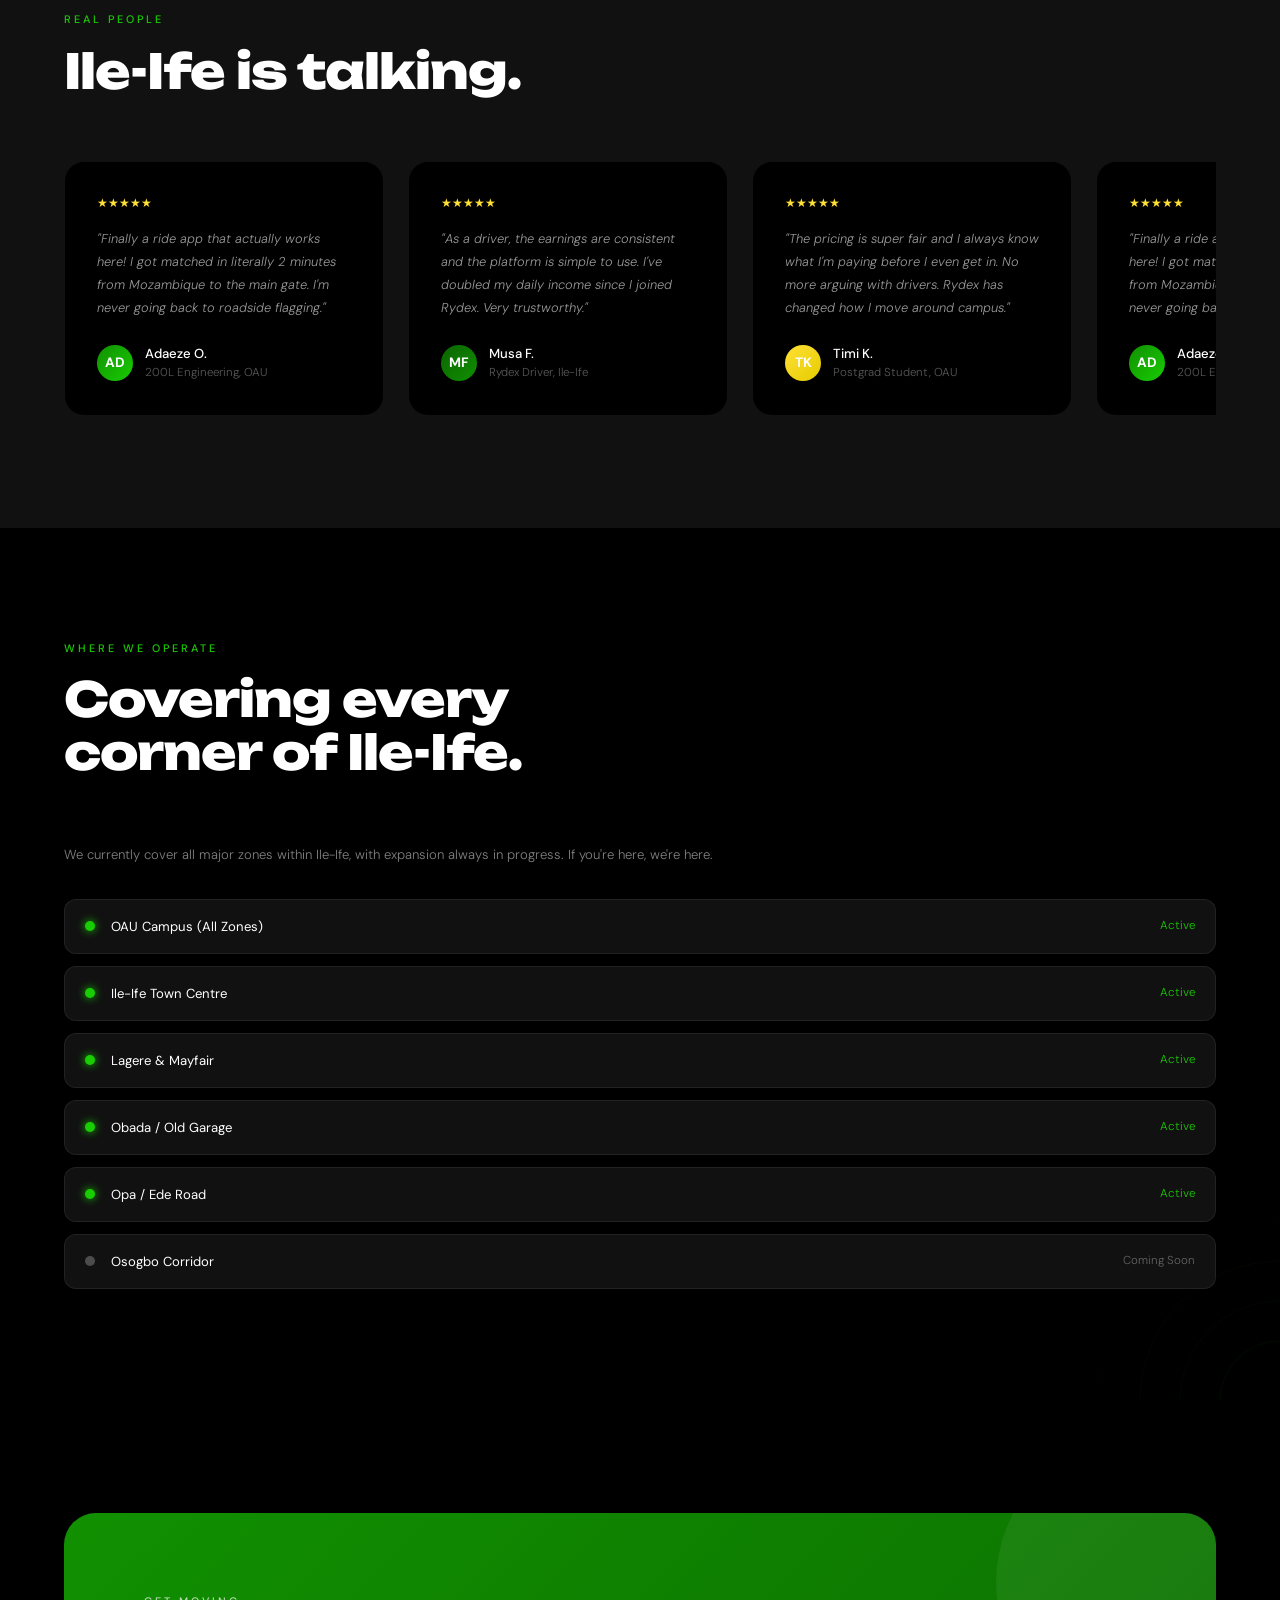
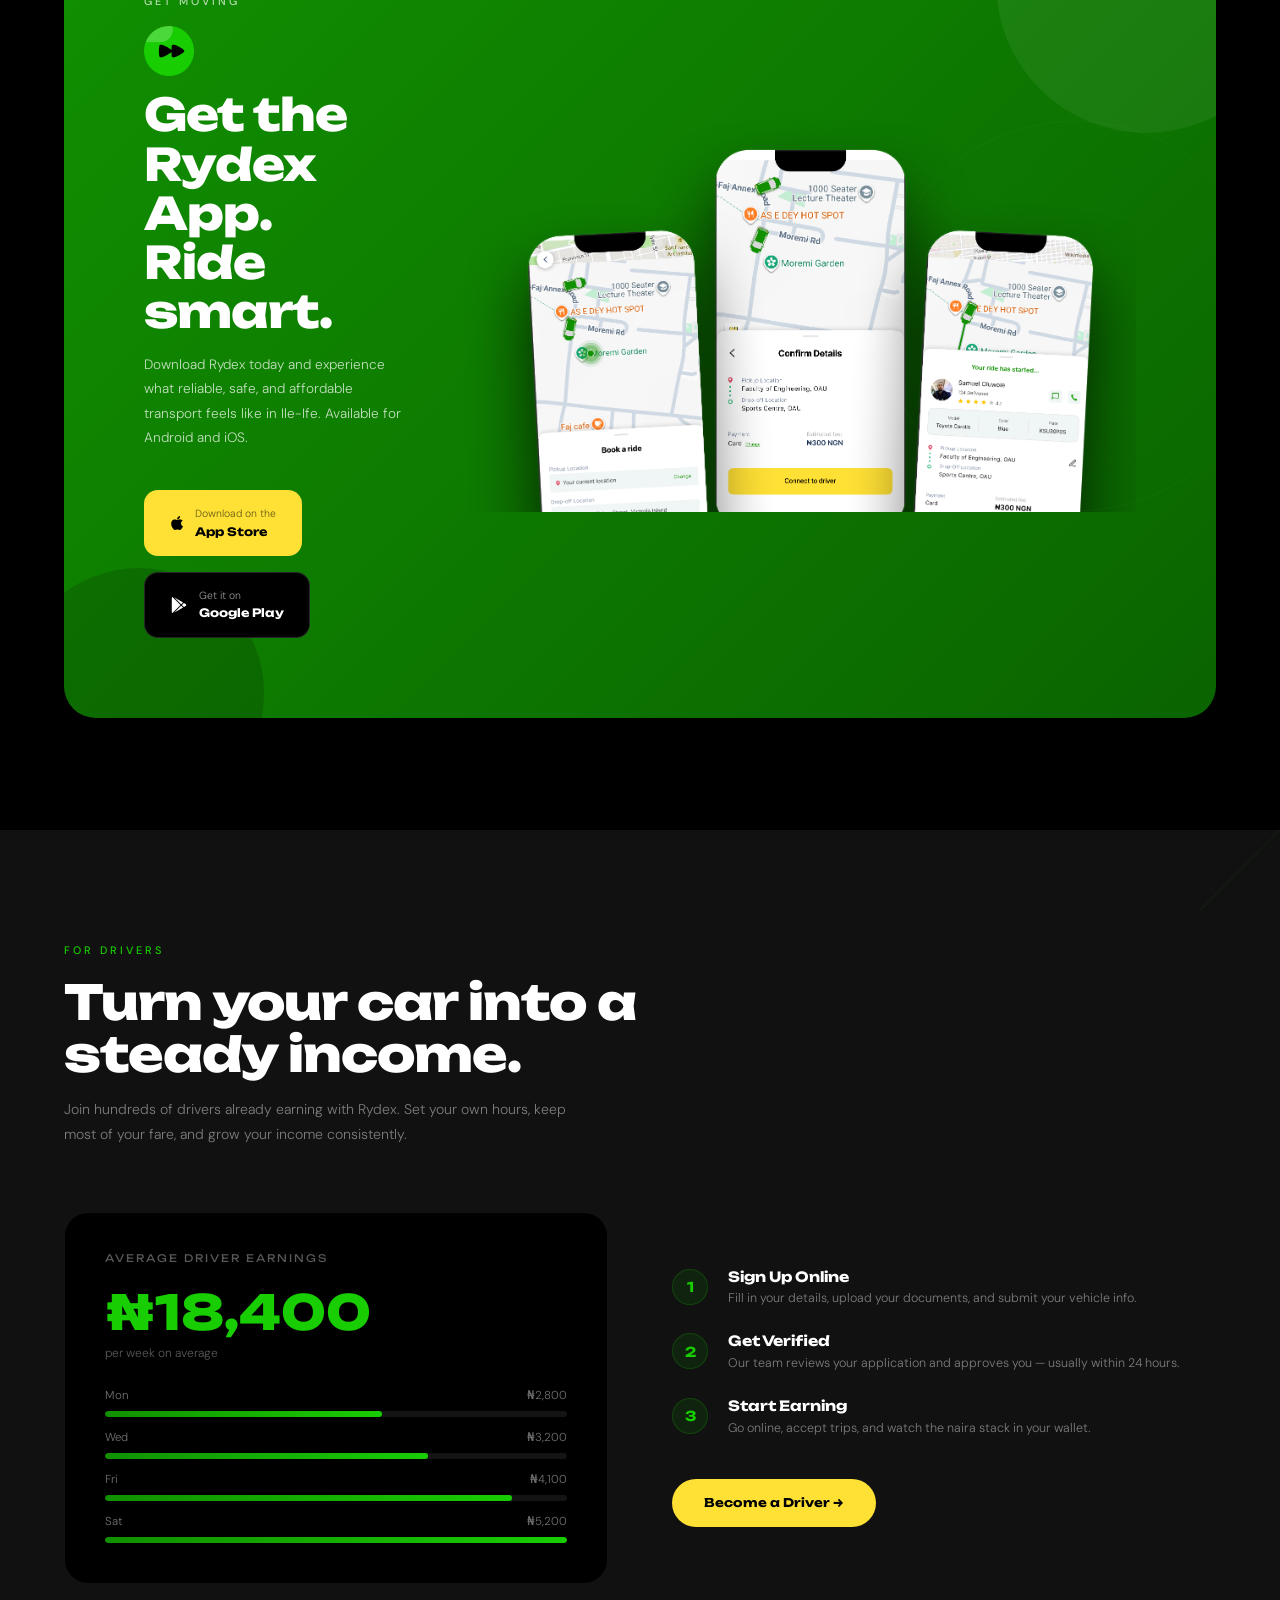
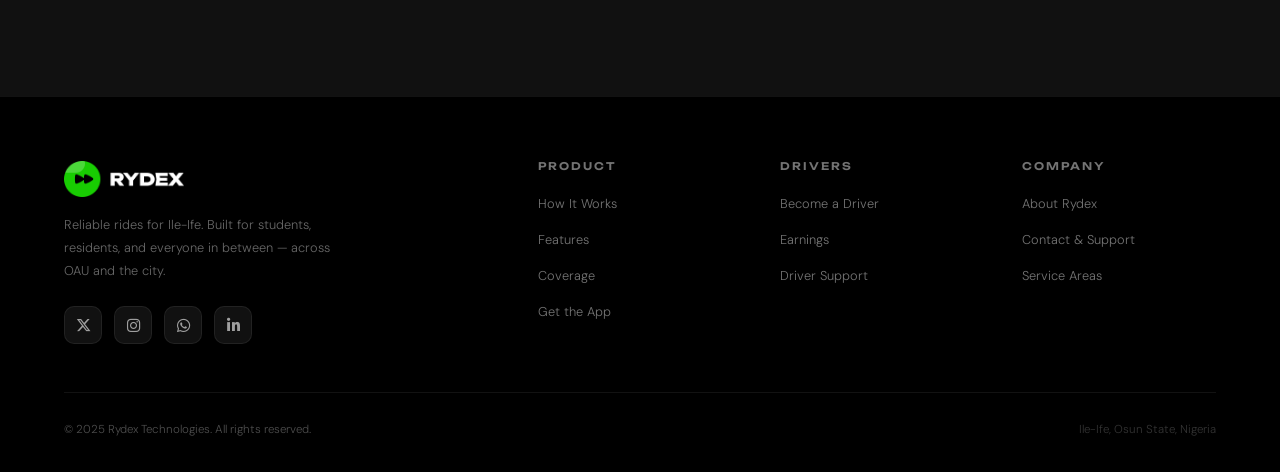
==== commit eacb1350: "Restore hero stats, set active riders to 60+ Bring back the three hero stats (pickup time, active ri" ====
--- a/index.html
+++ b/index.html
@@ -256,8 +256,16 @@
         </div>
         <div class="hero-stats">
           <div>
+            <div class="hero-stat-num">2 min</div>
+            <div class="hero-stat-label">Avg. pickup time</div>
+          </div>
+          <div>
             <div class="hero-stat-num">60+</div>
             <div class="hero-stat-label">Active riders</div>
+          </div>
+          <div>
+            <div class="hero-stat-num">4.8★</div>
+            <div class="hero-stat-label">Driver rating avg.</div>
           </div>
         </div>
 
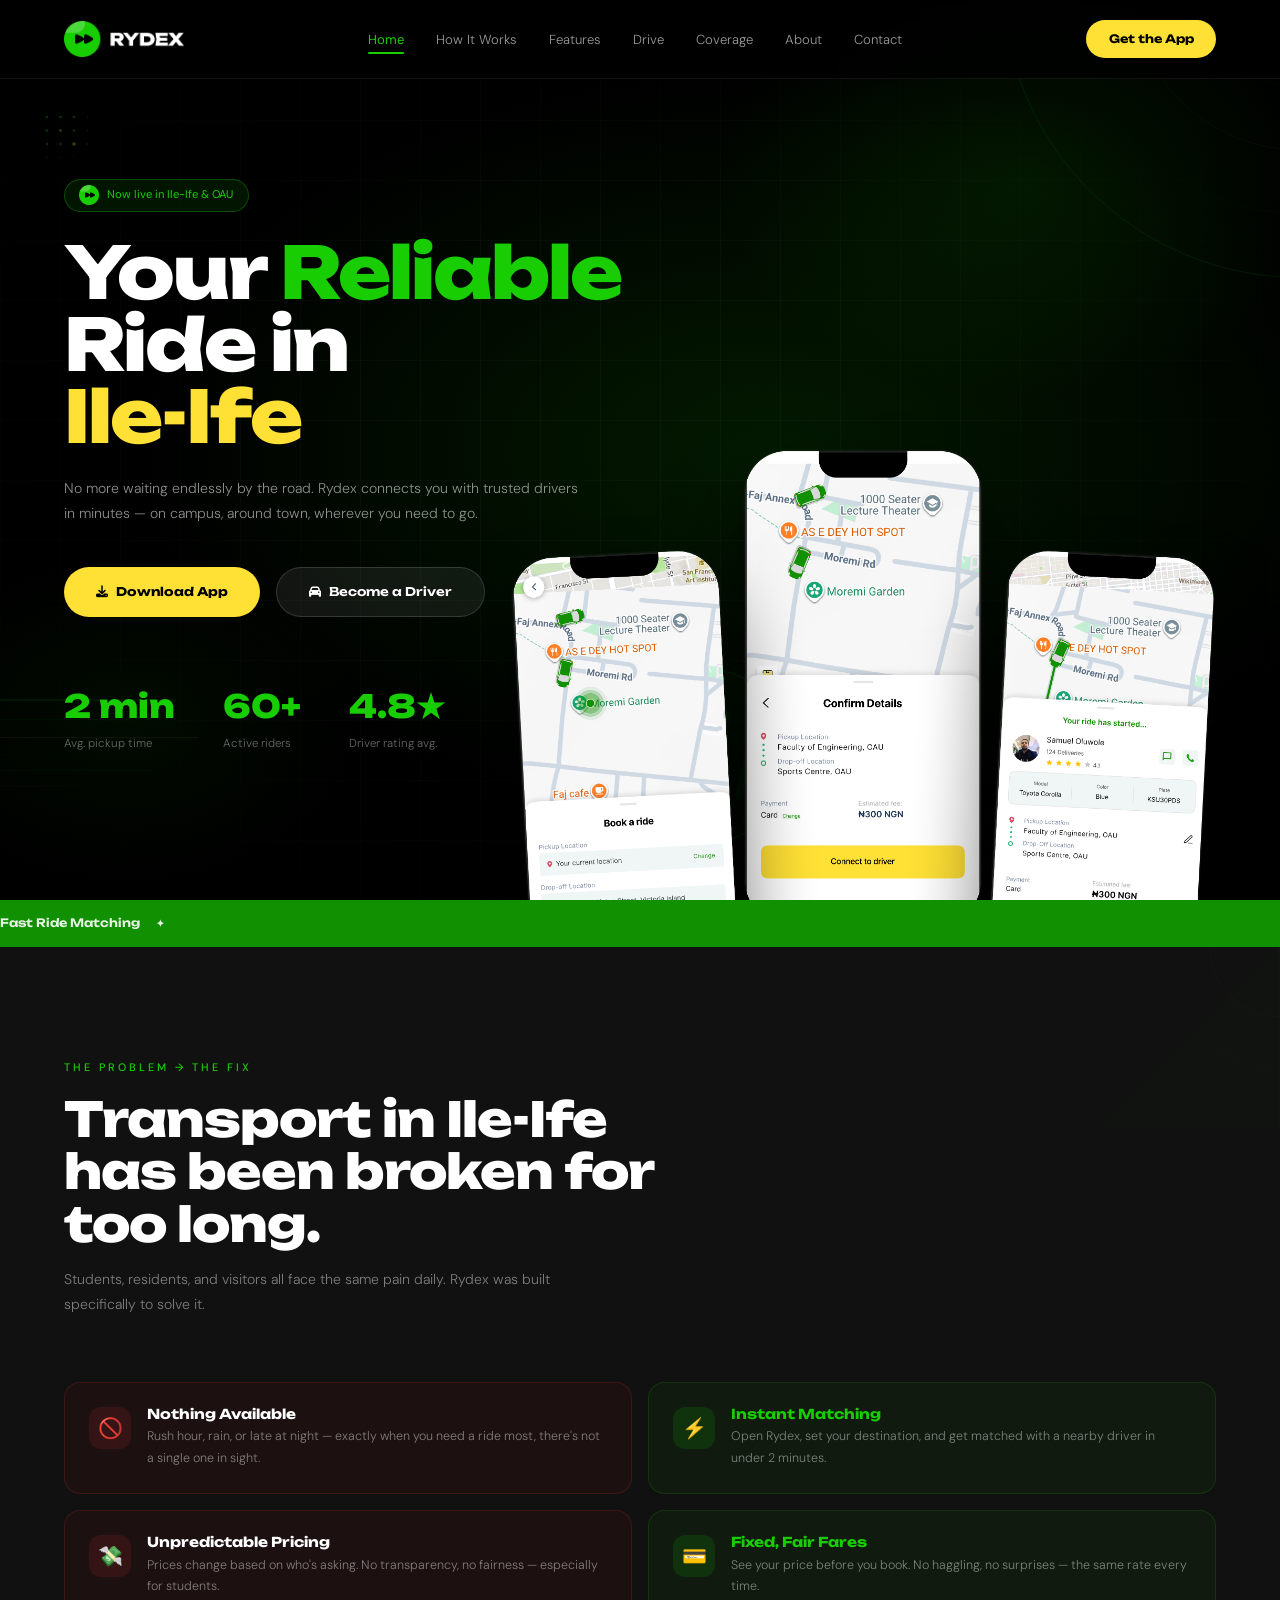
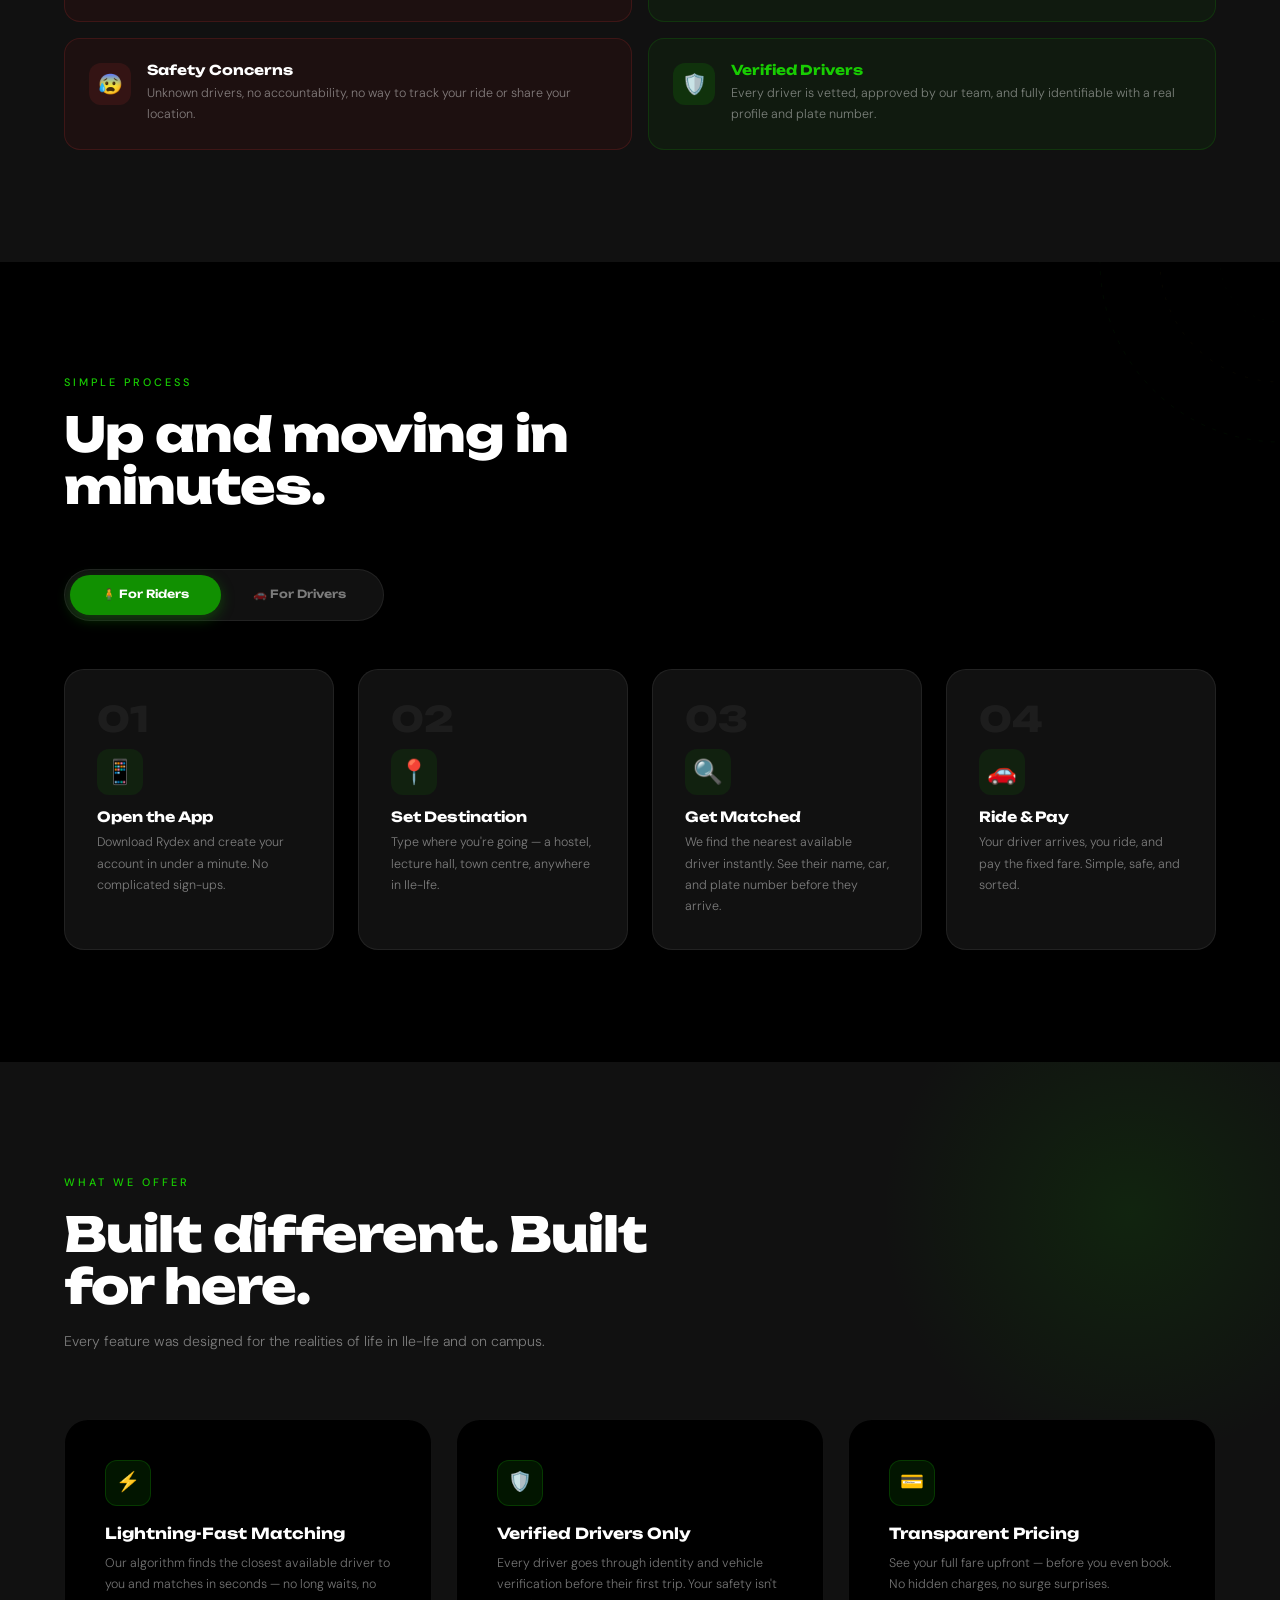
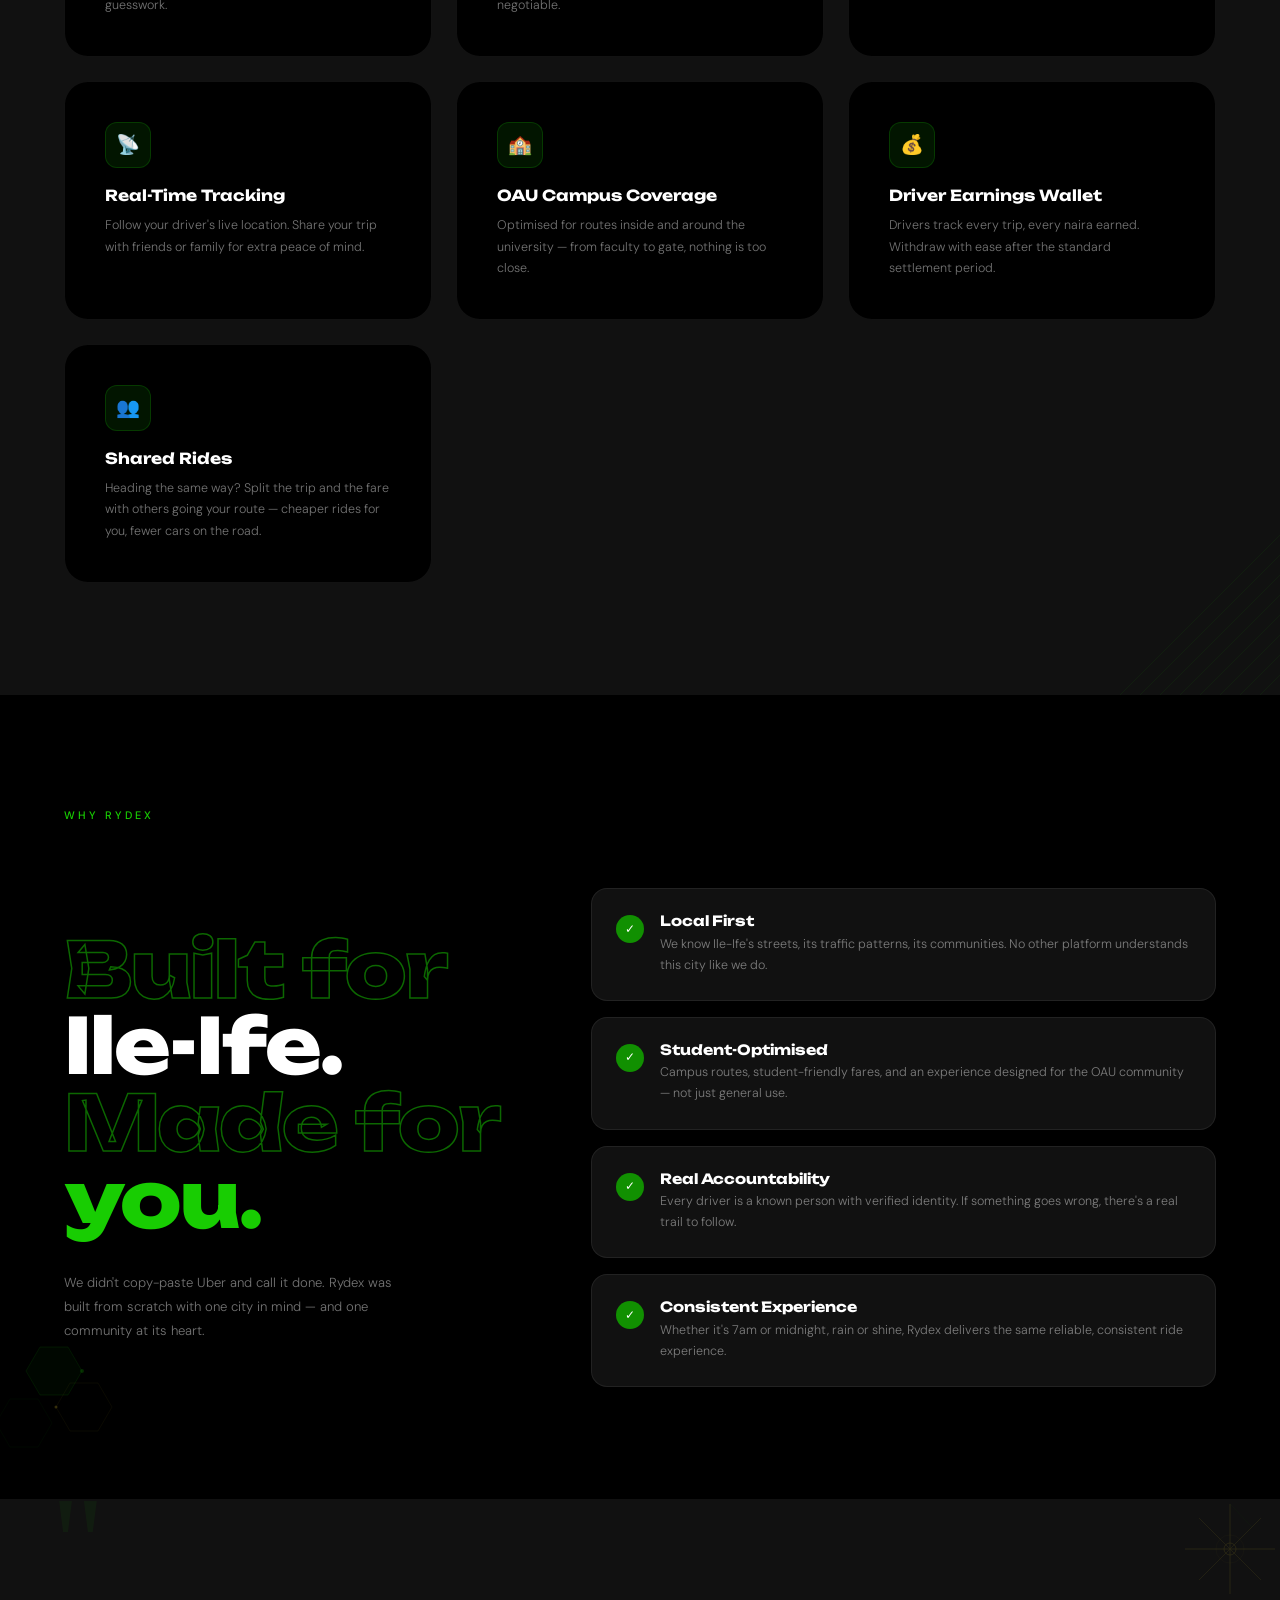
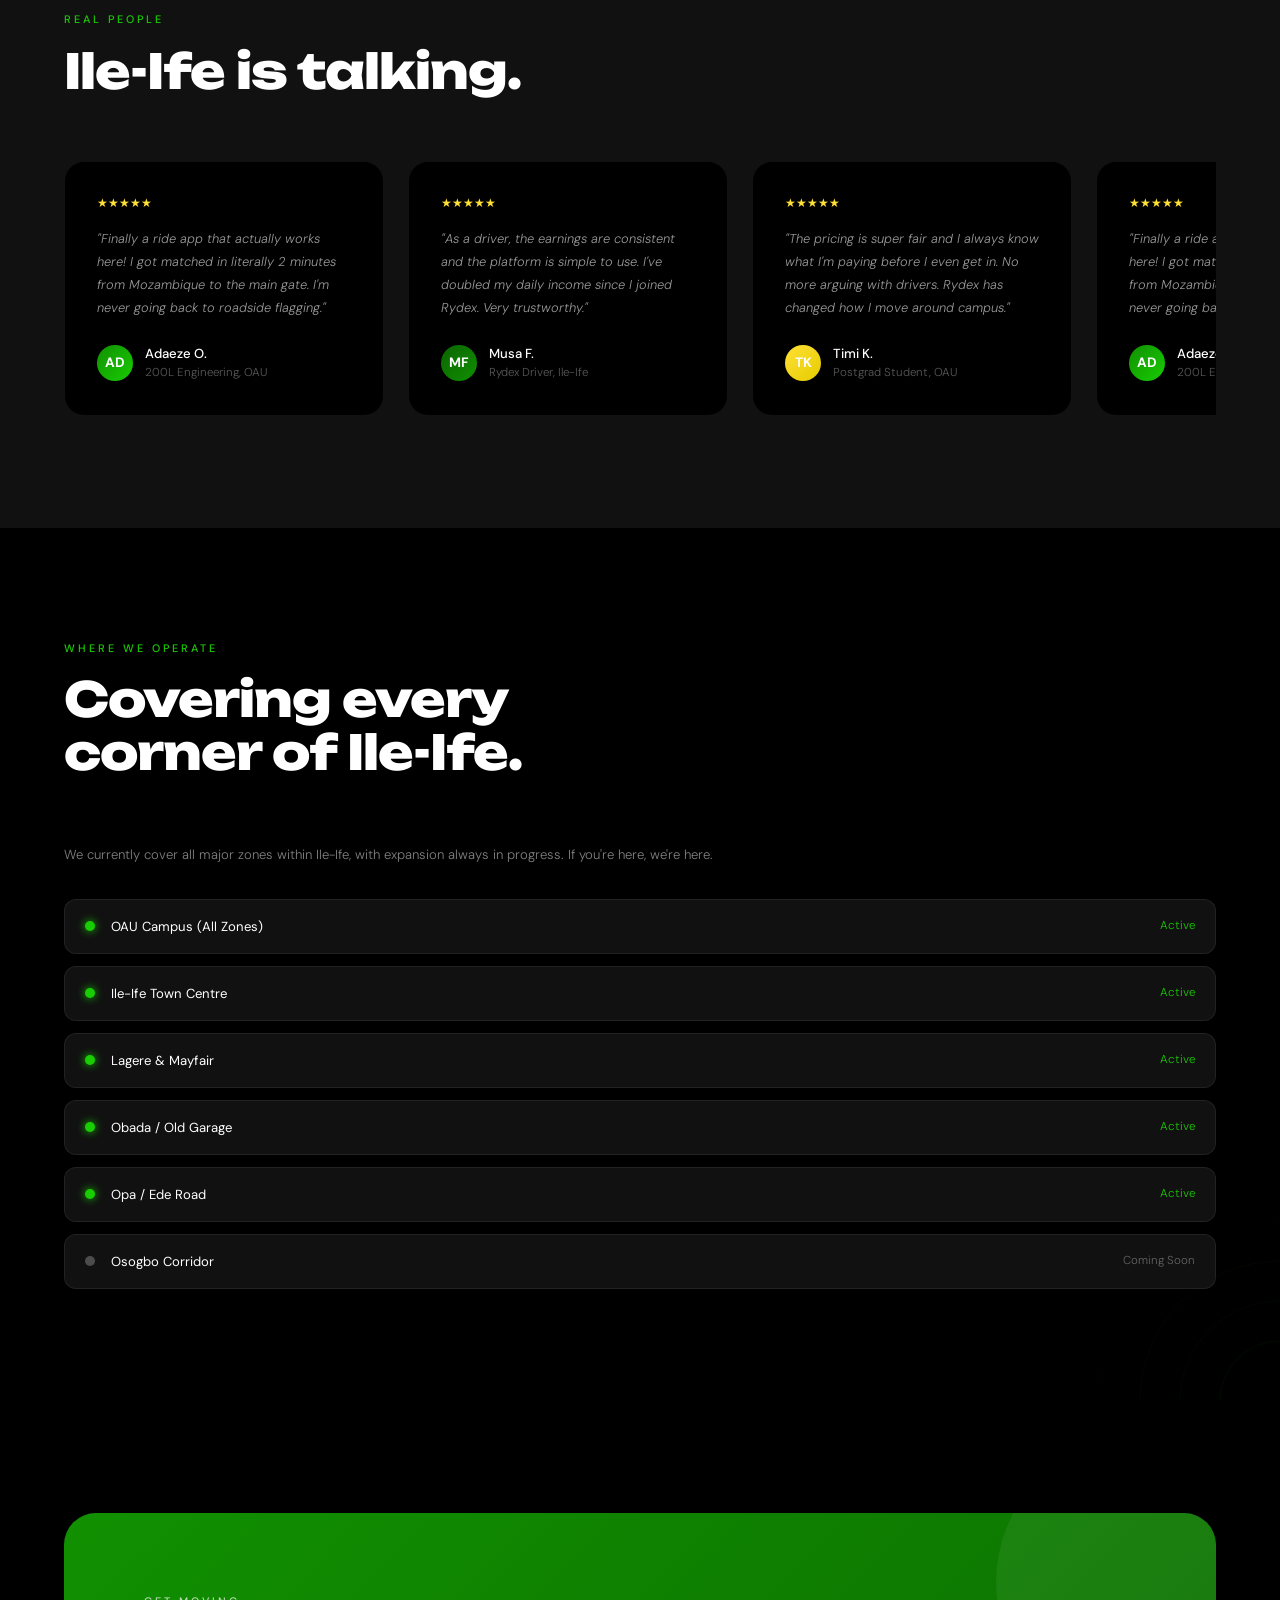
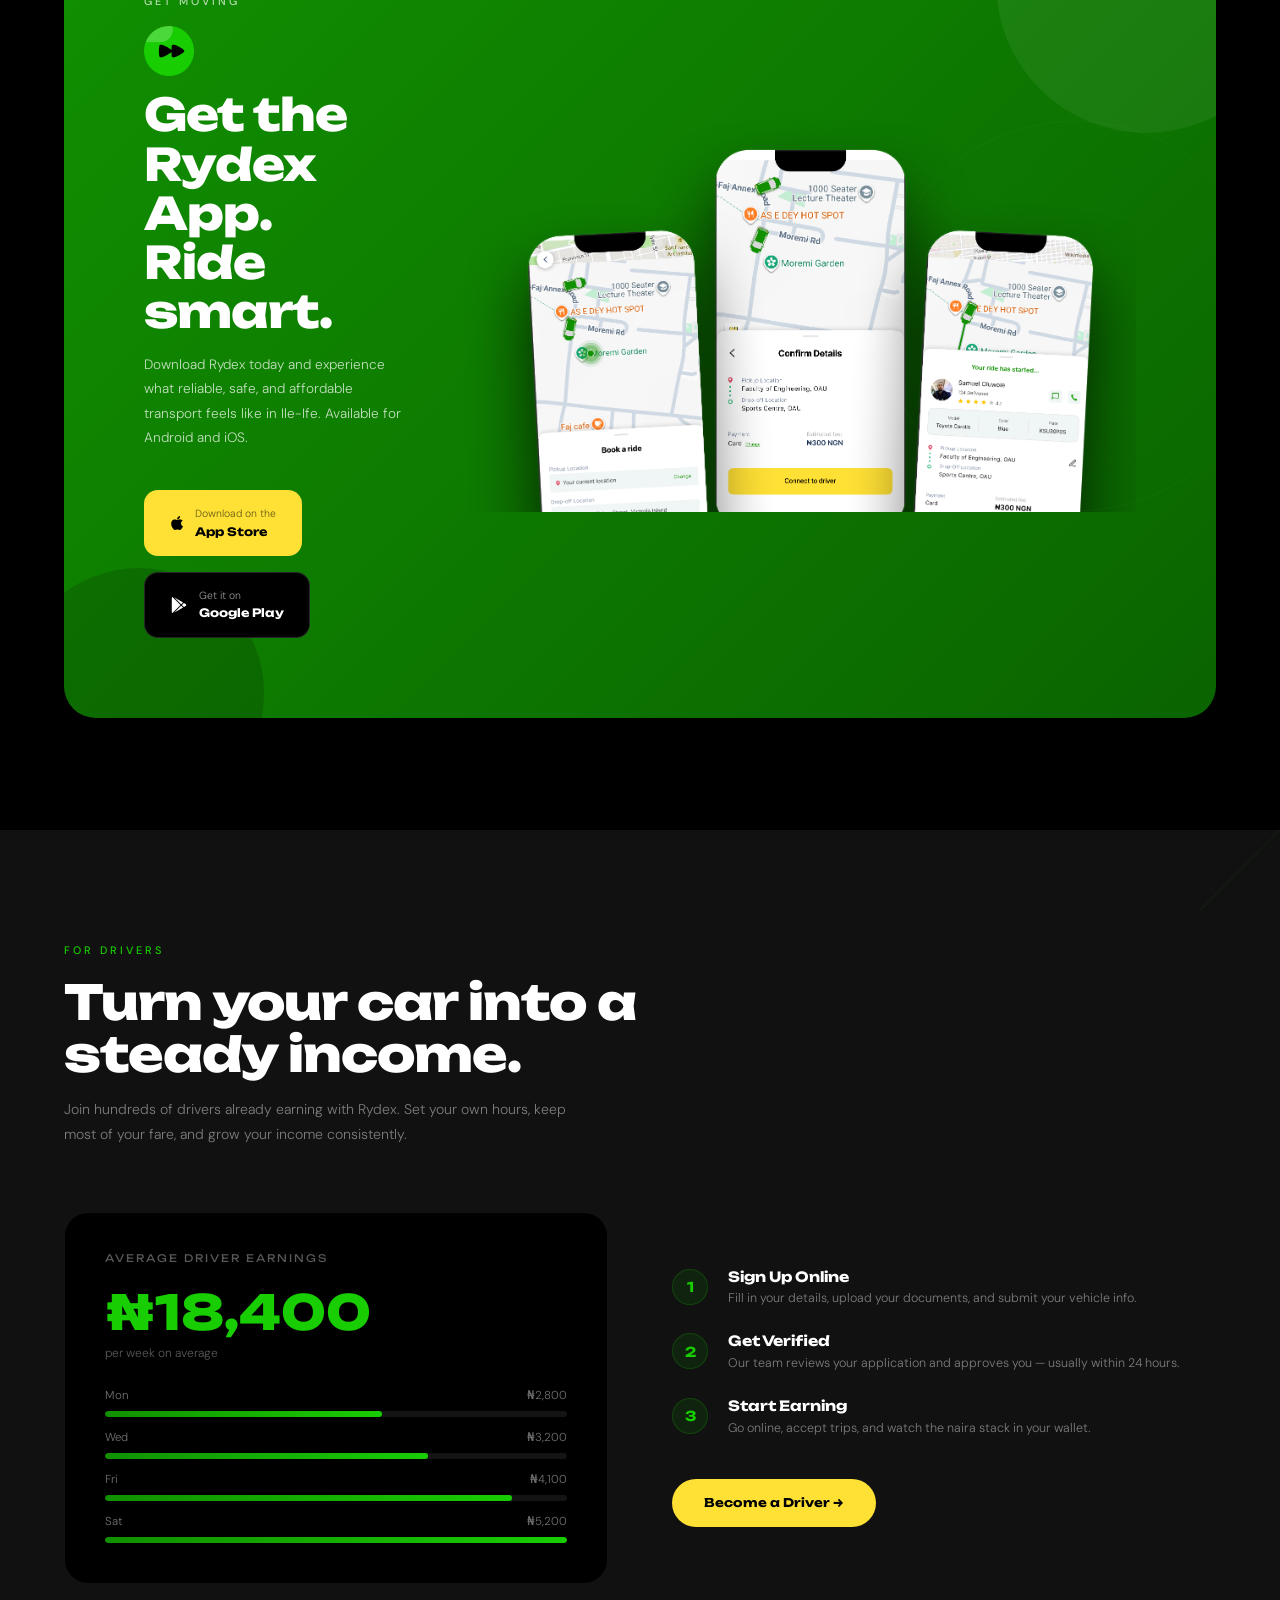
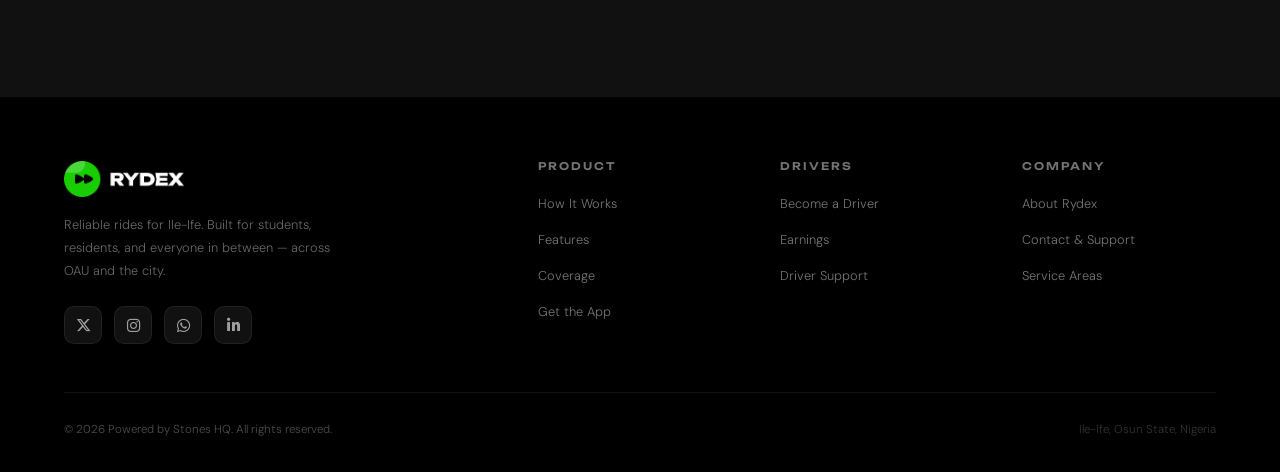
==== commit 7b671b52: "Update About stats and footer attribution About hero: year founded 2026, estimated rides 1000+ (Ile-" ====
--- a/index.html
+++ b/index.html
@@ -32,6 +32,9 @@
         <li><a href="#coverage">Coverage</a></li>
         <li><a href="about.html">About</a></li>
         <li><a href="contact.html">Contact</a></li>
+        <li class="nav-drawer-cta">
+          <a href="#download" class="nav-cta">Get the App</a>
+        </li>
       </ul>
       <div class="nav-btn">
         <a href="#download" class="nav-cta">Get the App</a>
@@ -1317,7 +1320,7 @@
 
       <div class="footer-bottom">
         <p class="footer-copy">
-          © 2025 Rydex Technologies. All rights reserved.
+          © 2026 Powered by Stones HQ. All rights reserved.
         </p>
         <p class="footer-loc">Ile-Ife, Osun State, Nigeria</p>
       </div>
--- a/index.css
+++ b/index.css
@@ -160,6 +160,11 @@
 .nav-links a.active {
   color: var(--green-accent);
   font-weight: 400;
+}
+
+/* "Get the App" inside the mobile drawer — hidden on desktop */
+.nav-drawer-cta {
+  display: none;
 }
 
 /* Hamburger toggle (mobile only) */
@@ -1574,9 +1579,8 @@
   .nav-toggle {
     display: flex;
   }
-  .nav-cta {
-    padding: 0.5rem 1.1rem;
-    font-size: 0.68rem;
+  .nav-btn .nav-cta {
+    display: none;
   }
 
   .hero-phone-cta {
@@ -1659,6 +1663,19 @@
   nav .nav-links a::after {
     display: none;
   }
+  .nav-drawer-cta {
+    display: block;
+    margin-top: 1rem;
+  }
+  .nav-drawer-cta .nav-cta,
+  .nav-drawer-cta .nav-cta:hover {
+    display: block;
+    text-align: center;
+    padding: 0.95rem;
+    font-size: 0.8rem;
+    border-bottom: none;
+    color: var(--black);
+  }
 }
 @media (max-width: 600px) {
   section {
